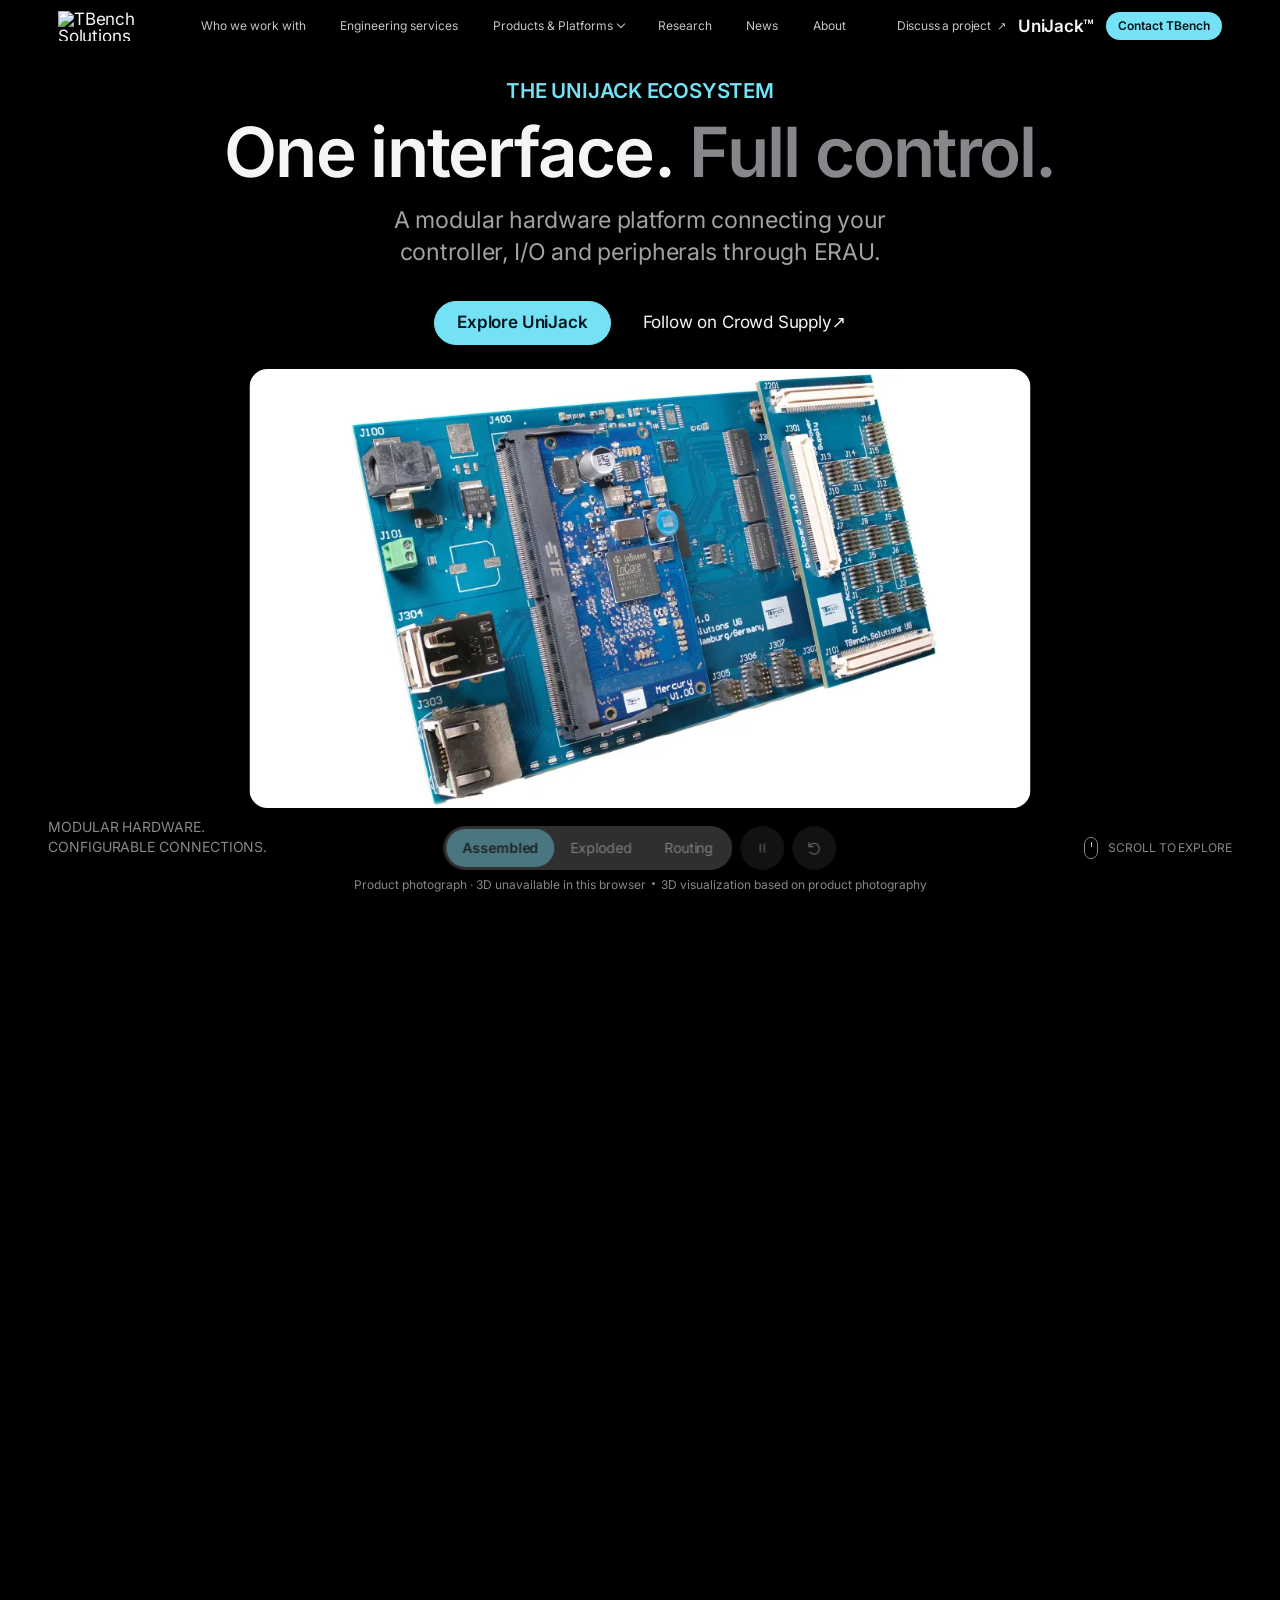
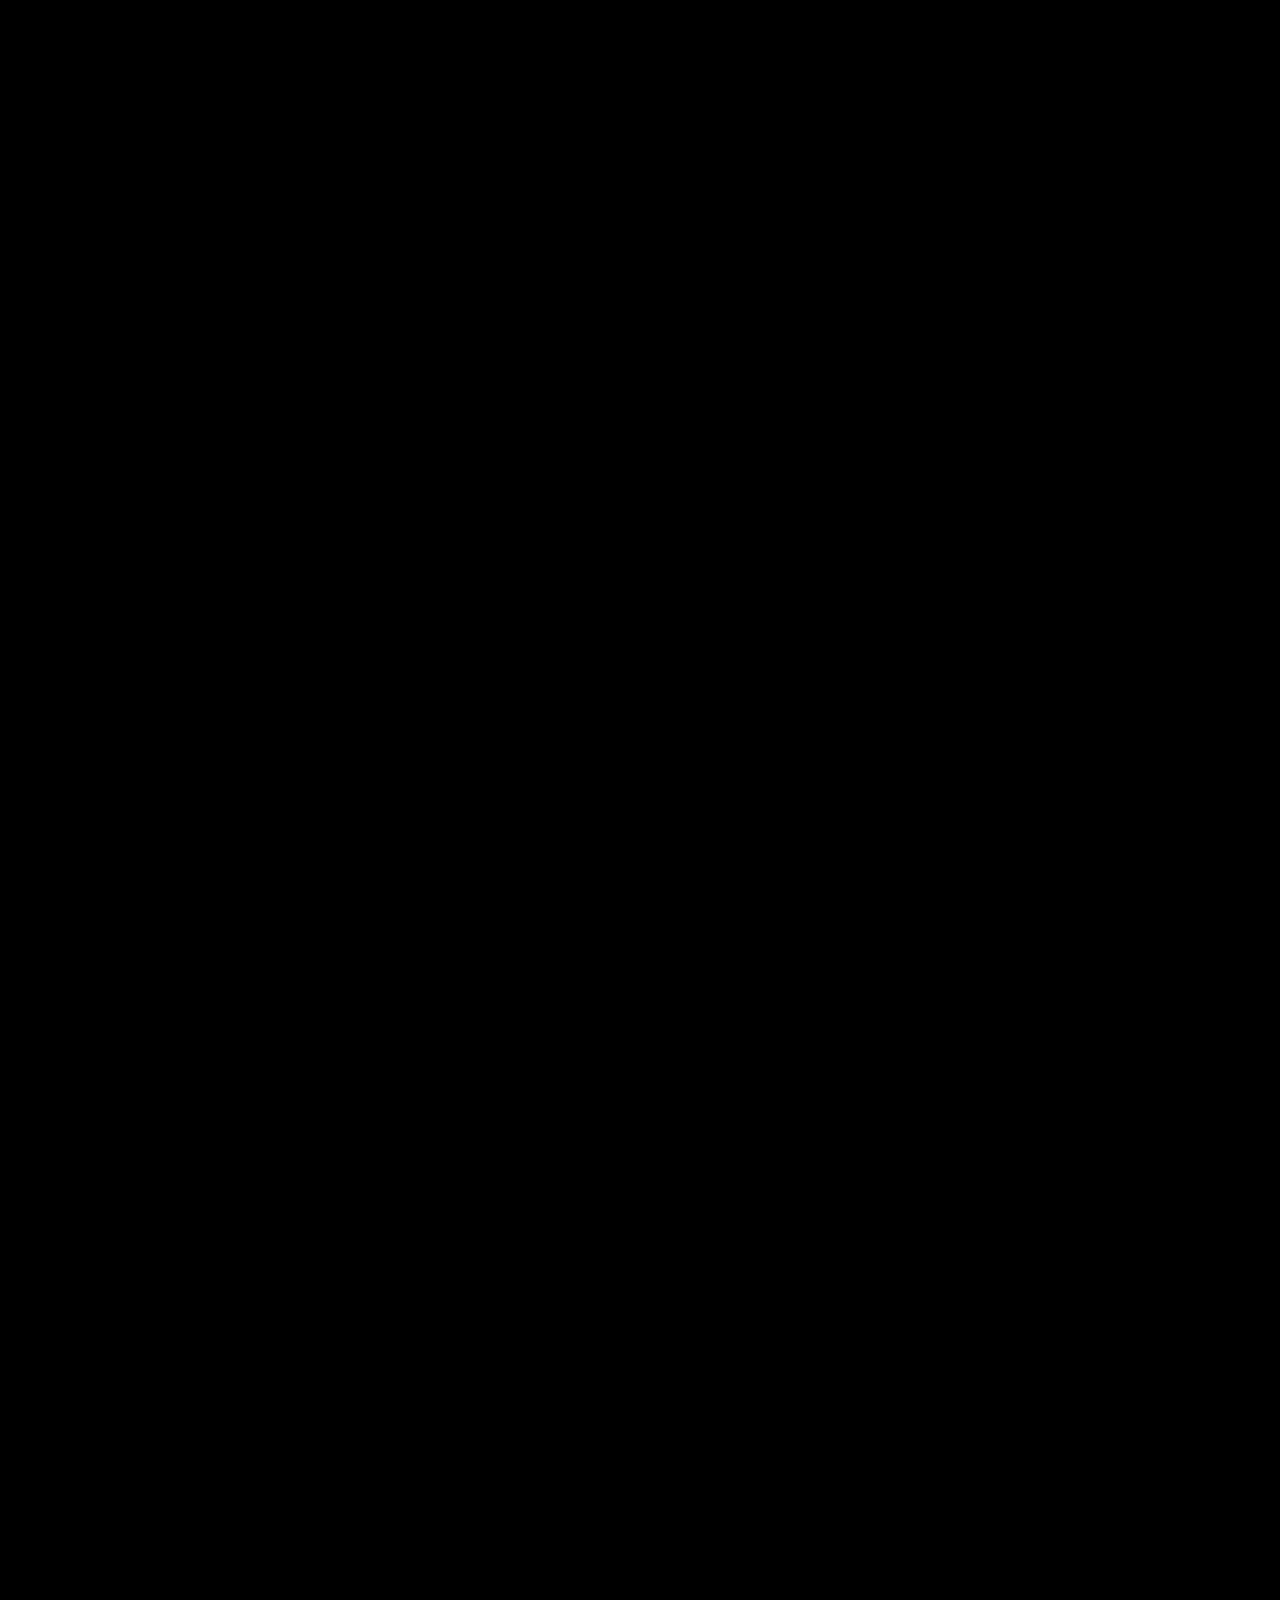
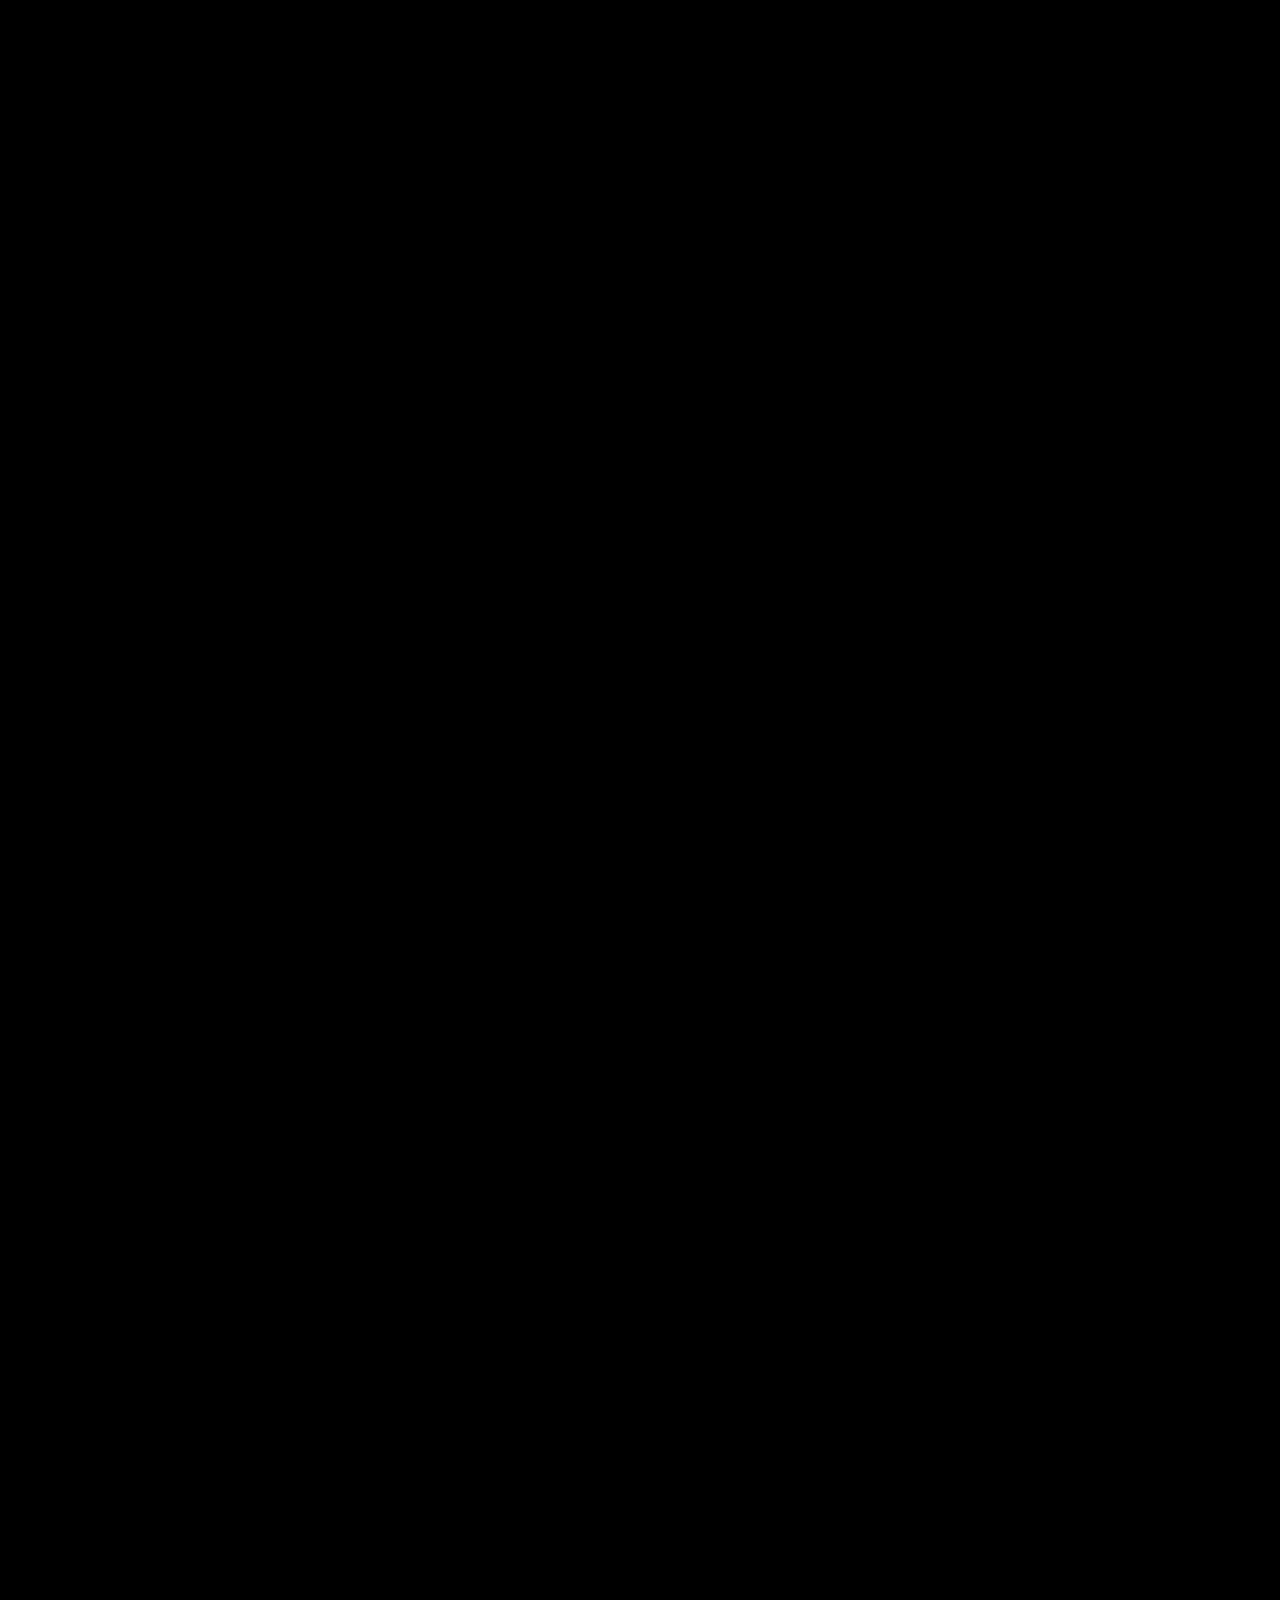
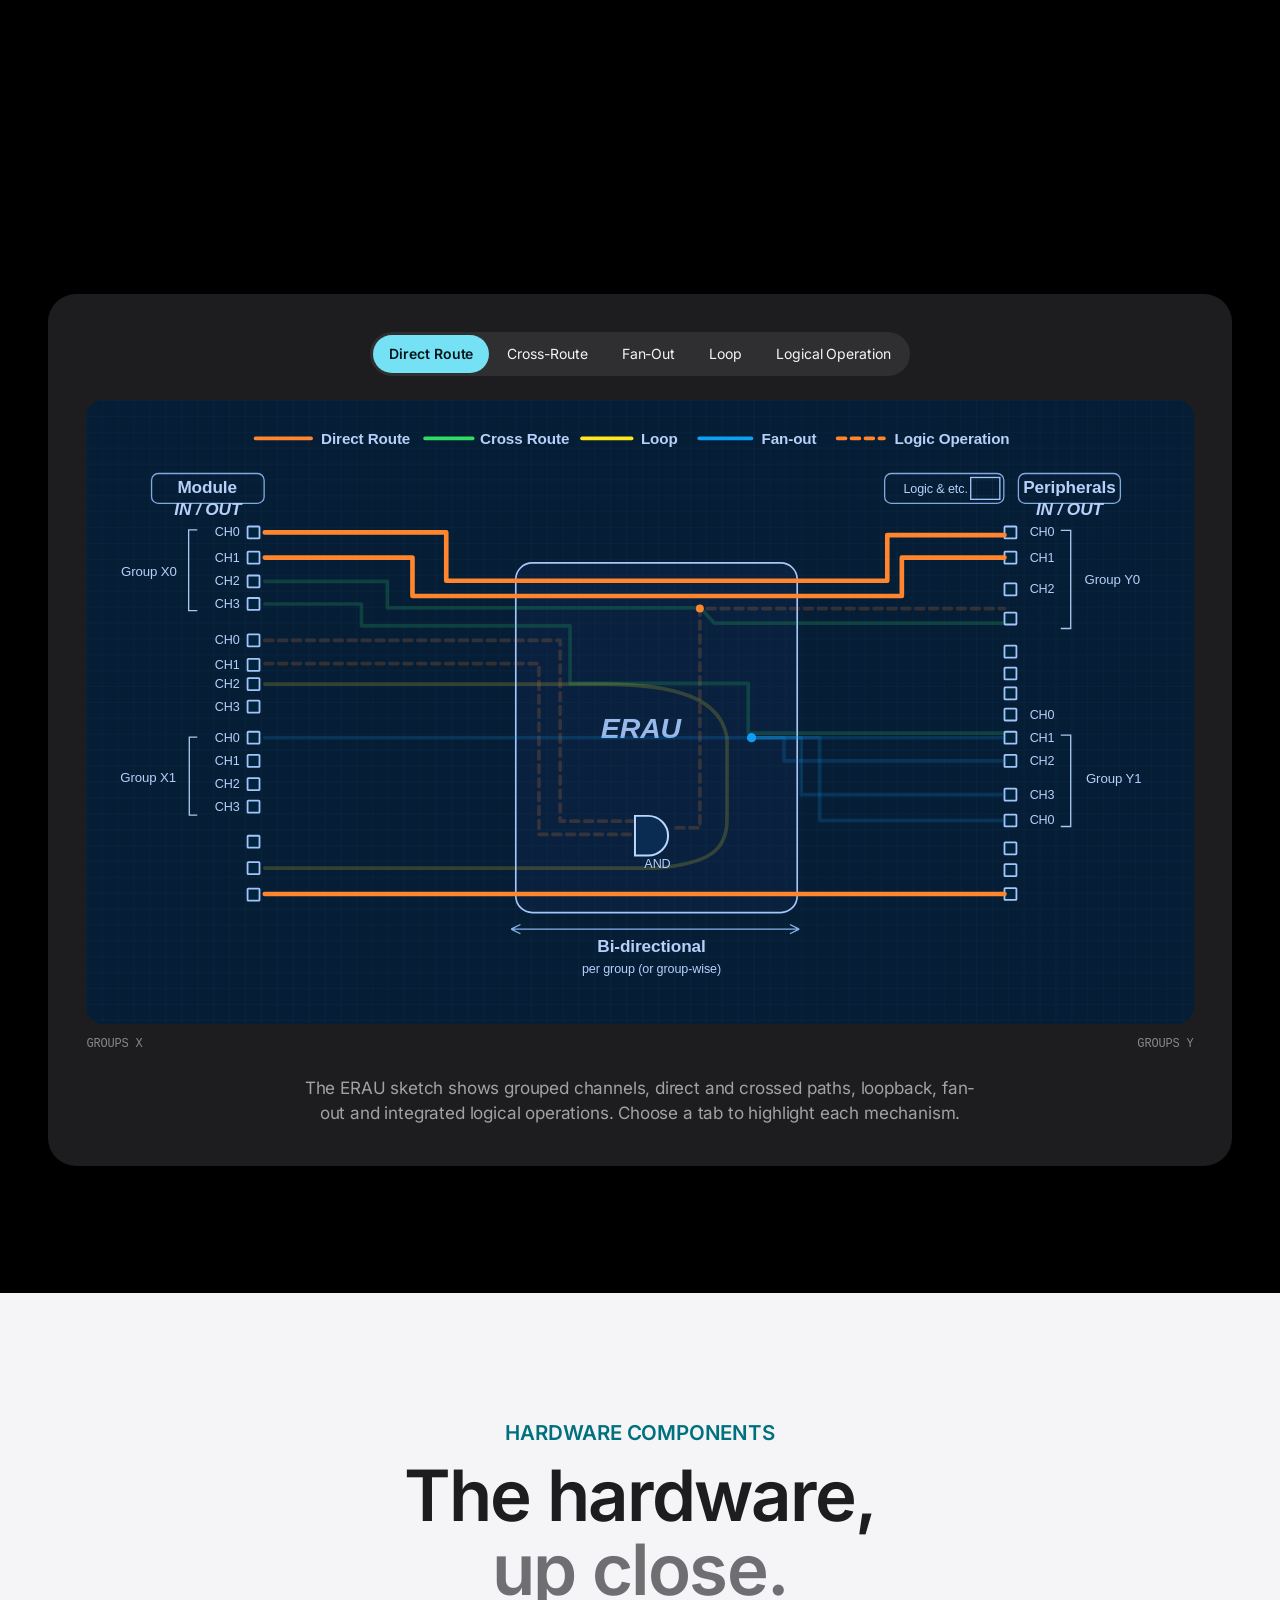
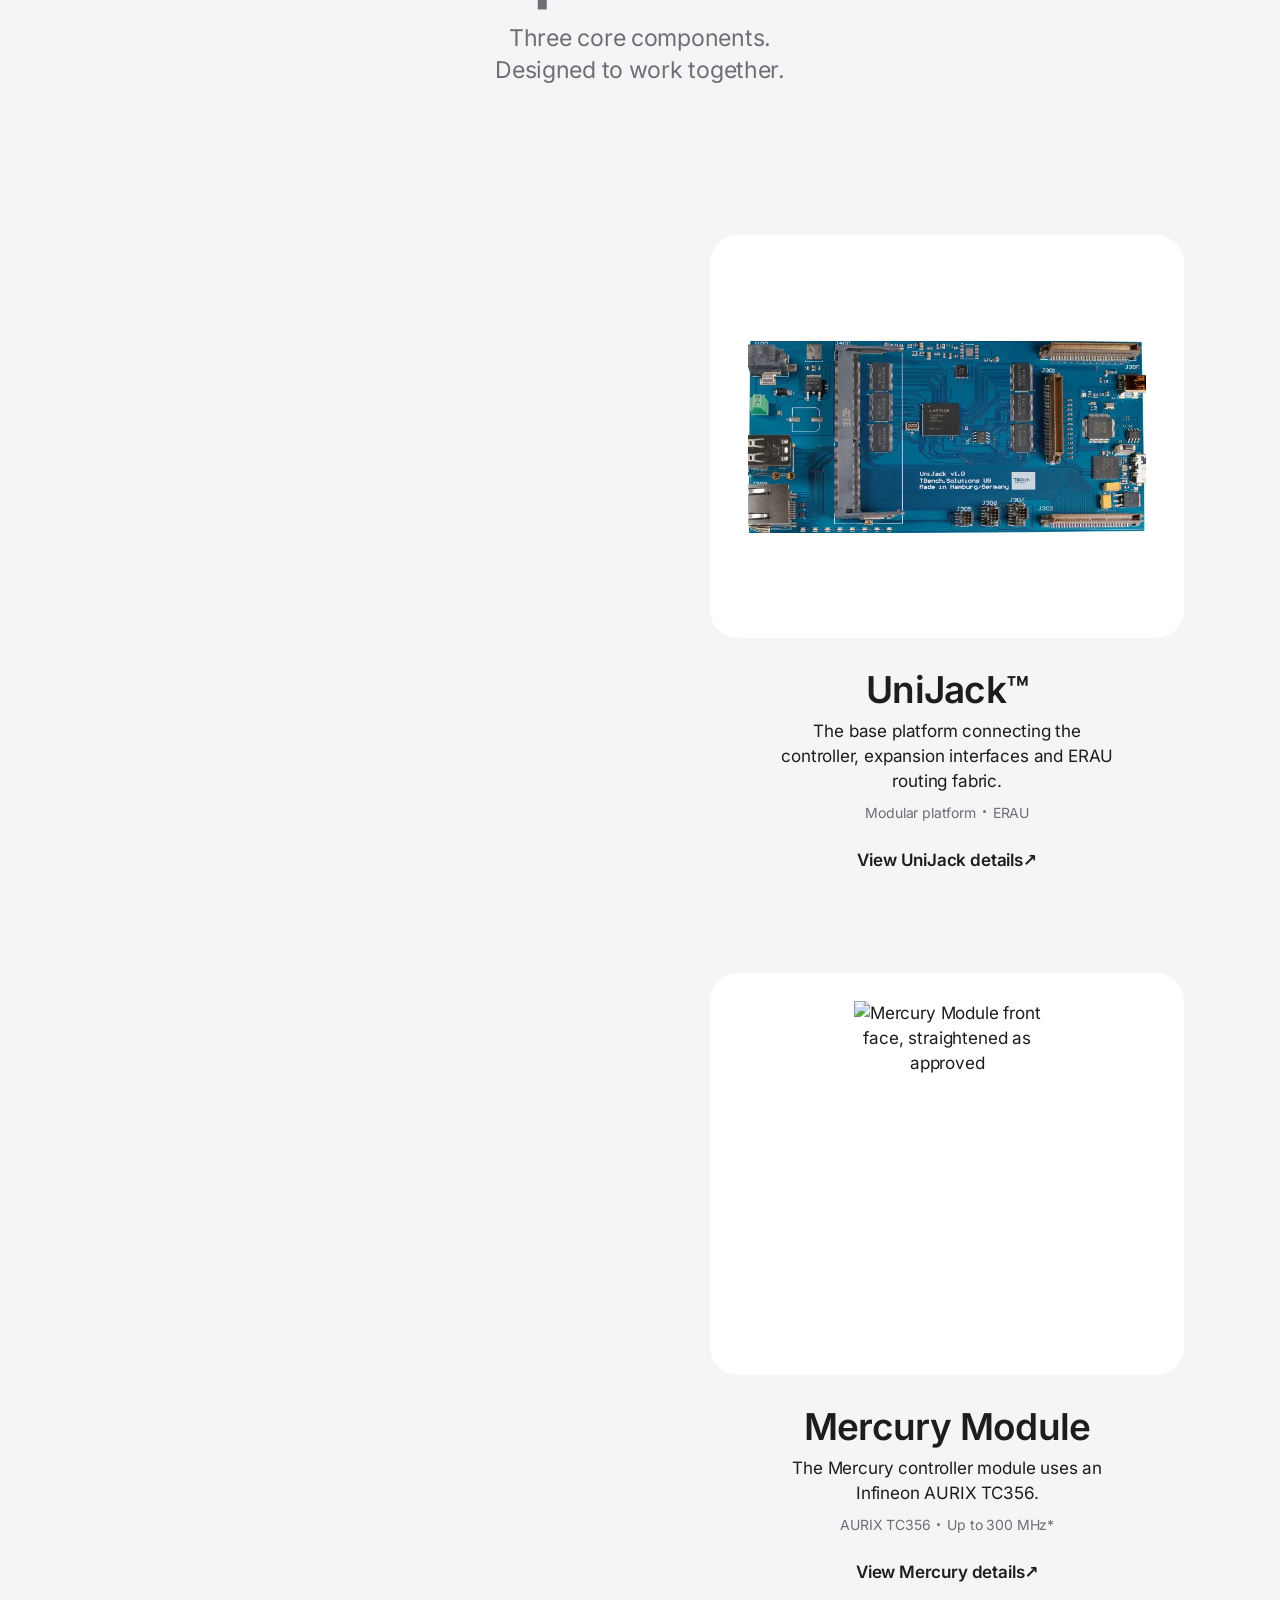
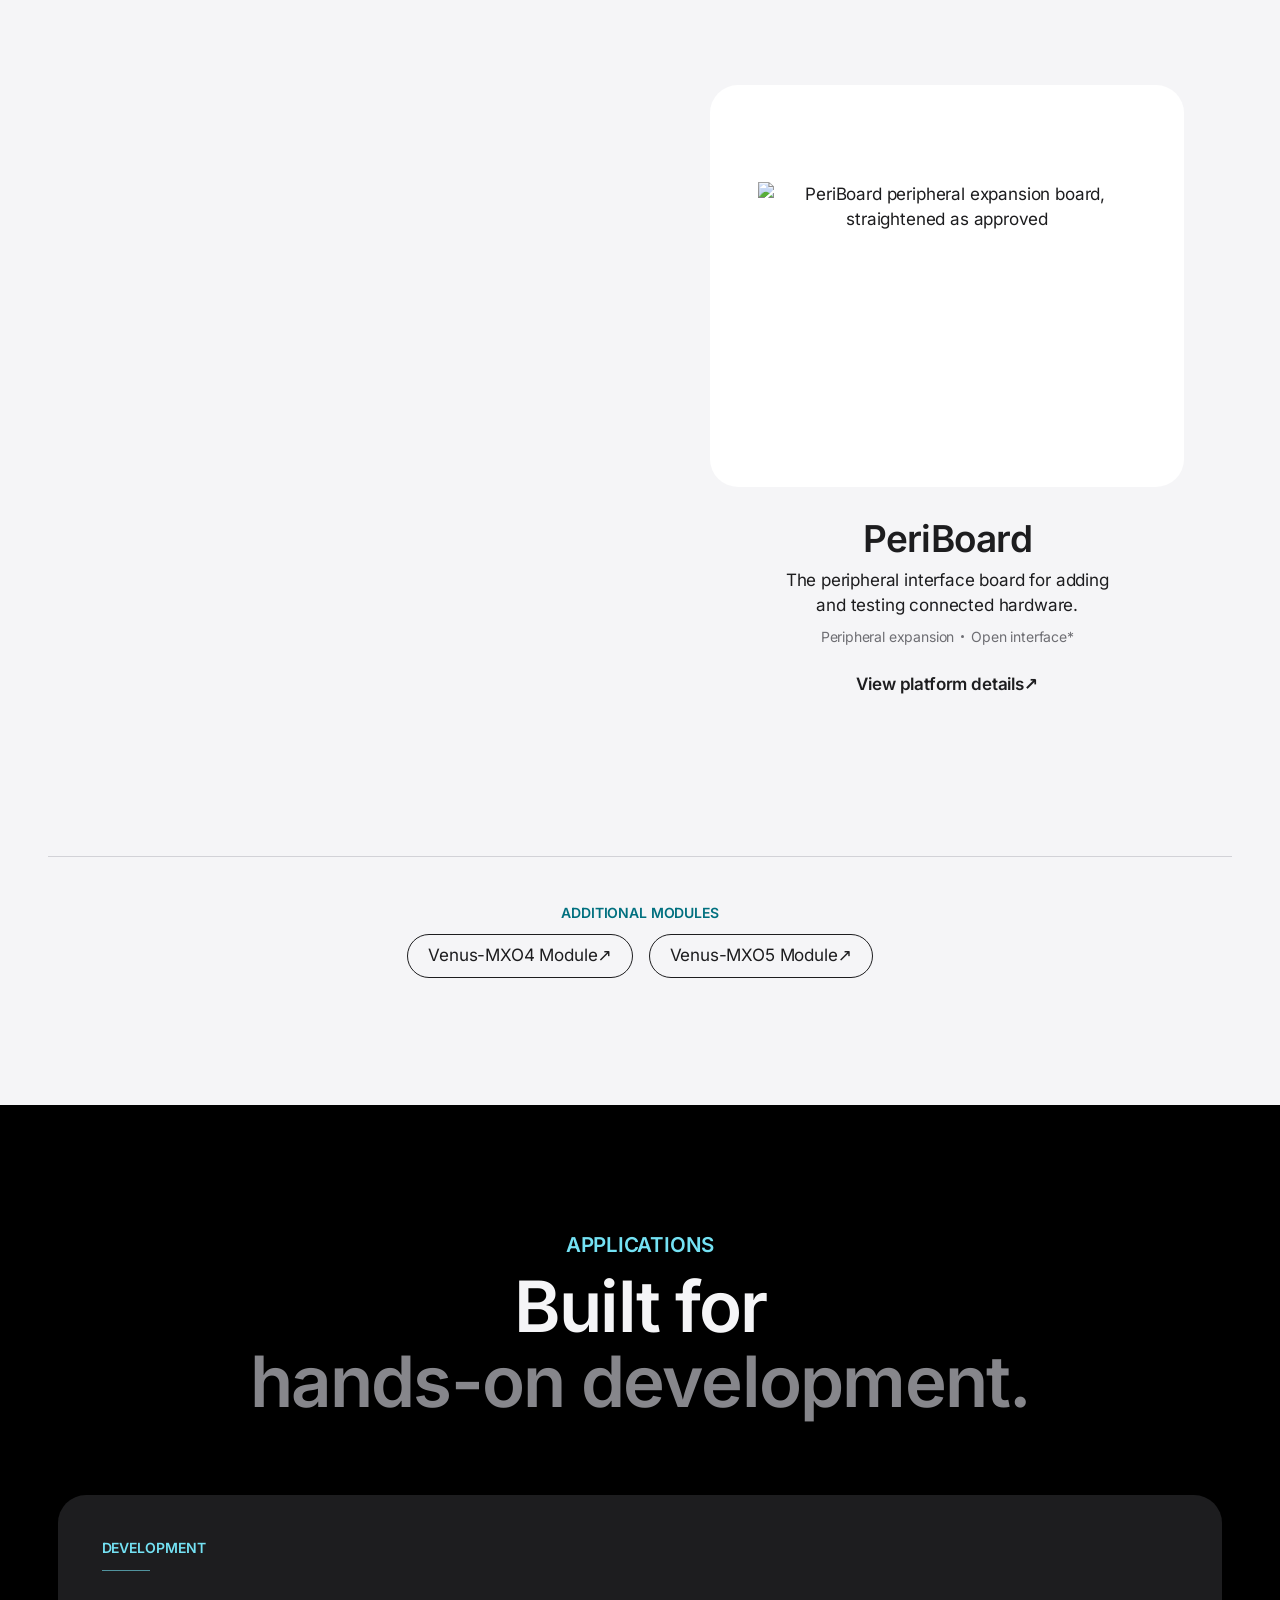
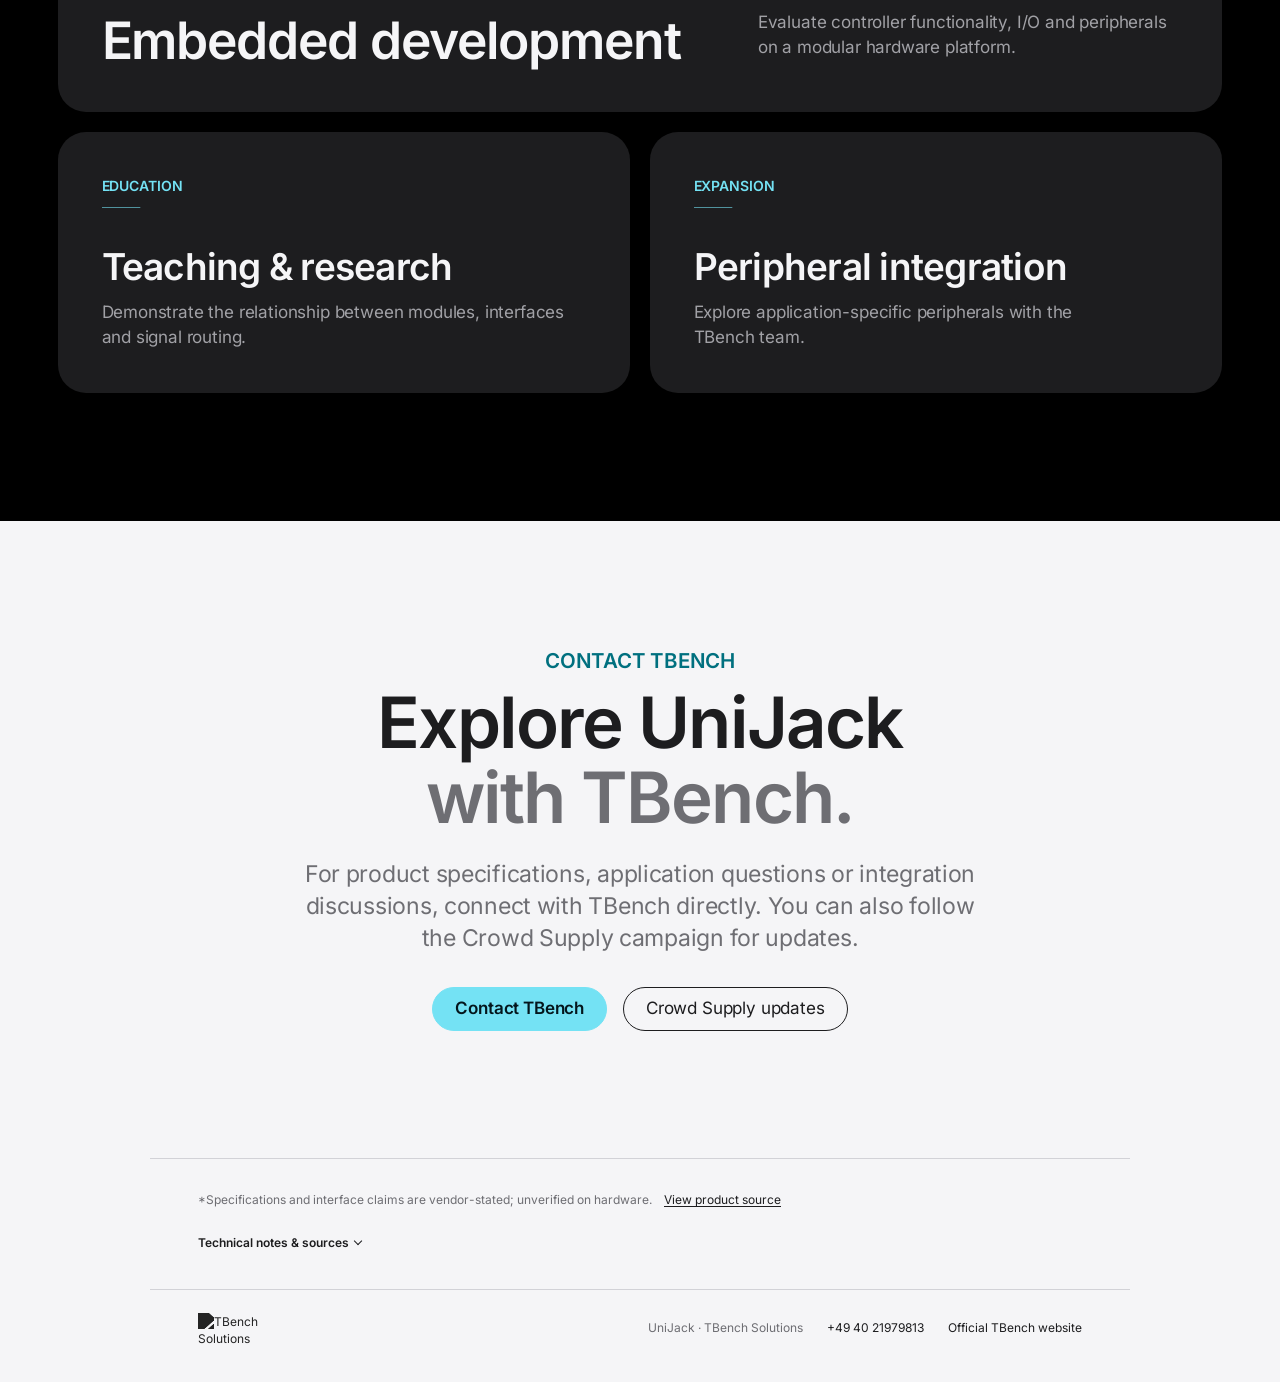
==== index.html @ c538a20d "Home carousel: narrow centred text card with steady height - Card max width 820px, all text and the " ====
<!doctype html>
<html lang="en">
<head>
<meta charset="utf-8"><meta name="viewport" content="width=device-width, initial-scale=1">
<title>UniJack | Modular Embedded Hardware — TBench Solutions</title>
<meta name="description" content="Explore the UniJack modular platform, Mercury controller, PeriBoard expansion and ERAU routing fabric from TBench Solutions.">
<meta name="theme-color" content="#000000">
<meta property="og:type" content="website">
<meta property="og:title" content="UniJack | Modular Embedded Hardware — TBench Solutions">
<meta property="og:description" content="The UniJack platform, Mercury controller, PeriBoard and ERAU signal routing.">
<meta property="og:image" content="https://britneylinda14-stack.github.io/tbench-unijack-copy/assets/gallery-1.jpg">
<link rel="icon" type="image/svg+xml" href="data:image/svg+xml,%3Csvg xmlns='http://www.w3.org/2000/svg' viewBox='0 0 32 32'%3E%3Crect width='32' height='32' rx='7' fill='%23080b10'/%3E%3Cpath d='M8 7v12a8 8 0 0016 0V7h-4v12a4 4 0 01-8 0V7z' fill='%2374e2f4'/%3E%3C/svg%3E">
<link rel="stylesheet" href="./tokens.css?v=apple-9">
<link rel="stylesheet" href="./tbench/shared-nav.css?v=apple-9">
<link rel="stylesheet" href="./style.css?v=apple-9">
<script>
// Decide the layout before first paint: the pinned scroll story needs WebGL
// (with reduced motion it steps between stops); otherwise the static layout.
(function(d){var m=window.matchMedia,r=m&&m('(prefers-reduced-motion: reduce)').matches,c=navigator.connection,s=c&&c.saveData;
d.dataset.saveData=s?'on':'off';d.dataset.motion=r?'reduced':'full';d.dataset.story=!s&&!!window.WebGLRenderingContext?'on':'off';})(document.documentElement);
</script>
<!-- The page's own modules are versioned here, so a browser never runs a stale cached copy after an update. -->
<script type="importmap">{"imports":{"three":"./vendor/three.module.min.js","three/addons/":"./vendor/","./story.js":"./story.js?v=apple-9","./motion.js":"./motion.js?v=apple-9","./story-scene.js":"./story-scene.js?v=apple-9","./detailed-model.js":"./detailed-model.js?v=apple-9","./material-finish.js":"./material-finish.js?v=apple-9","./dimensions.js":"./dimensions.js?v=apple-9"}}</script>
<link rel="modulepreload" href="./app.js?v=apple-9">
<link rel="modulepreload" href="./story.js?v=apple-9">
<link rel="modulepreload" href="./motion.js?v=apple-9">
<script>
// Start three.js, the scene modules and the tiny texture previews with the page
// (not after it), unless the visitor has Save-Data on.
(function(d){if(d.documentElement.dataset.saveData==='on')return;var h=d.head;
['./vendor/three.module.min.js','./vendor/three.core.min.js','./story-scene.js?v=apple-9','./detailed-model.js?v=apple-9','./material-finish.js?v=apple-9','./dimensions.js?v=apple-9','./vendor/RoundedBoxGeometry.js','./vendor/BufferGeometryUtils.js'].forEach(function(u){var l=d.createElement('link');l.rel='modulepreload';l.href=u;h.appendChild(l);});
['gallery-3','gallery-4','gallery-2'].forEach(function(n){var l=d.createElement('link');l.rel='preload';l.as='image';l.crossOrigin='anonymous';l.href='./assets/textures/'+n+'-tiny.webp';h.appendChild(l);});})(document);
</script>
<noscript><style>.scene-controls,.insertion-control,.part-tabs,.routing-switch{display:none}</style></noscript>
<script defer src="./tbench/shared-nav.js?v=apple-9"></script></head>
<body class="page-unijack">
<a class="skip-link" href="#main">Skip to content</a>
<header class="tb-header" id="tb-unified-header" data-menu-open="false"><div class="tb-header-inner">
<a class="tb-brand" href="./tbench/" aria-label="TBench Solutions — company homepage"><img src="./assets/tbench-official-logo.svg?v=20261109" alt="TBench Solutions" width="2048" height="659" decoding="async"></a>
<button class="tb-menu-button" id="tb-menu-toggle" type="button" aria-label="Open navigation" aria-expanded="false" aria-controls="tb-primary-menu"><i aria-hidden="true"></i><i aria-hidden="true"></i><i aria-hidden="true"></i></button>
<nav class="tb-navigation" id="tb-primary-menu" aria-label="Main navigation">
<a href="./tbench/#audiences">Who we work with</a><a href="./tbench/#expertise">Engineering services</a>
<div class="tb-nav-products"><button type="button" class="tb-product-toggle" id="tb-products-button" aria-expanded="false" aria-controls="tb-product-links" aria-haspopup="true">Products &amp; Platforms <span aria-hidden="true">⌄</span></button>
<div class="tb-product-list" id="tb-product-links" hidden>
<a href="./">UniJack Development Platform</a>
<a href="./tbench/products/mercury/">Mercury Module</a>
<a href="./tbench/products/periboard/">PeriBoard</a>
<a href="./tbench/products/venus-mxo4/">Venus-MXO4 Module</a>
<a href="./tbench/products/venus-mxo5/">Venus-MXO5 Module</a>
<a class="tb-product-external" href="https://www.tbenchsolutions.com/products/" target="_blank" rel="noopener">Official product information <span aria-hidden="true">↗</span></a>
</div></div>
<a href="./tbench/#company">About</a>
</nav><a class="tb-contact" href="mailto:info@tbench-solutions.com?subject=TBench%20project%20enquiry">Discuss a project <span aria-hidden="true">↗</span></a>
<nav class="local-nav" id="local-nav" aria-labelledby="local-nav-title"><div class="local-nav-inner">
<a class="local-nav-title" id="local-nav-title" href="#hero">UniJack™</a>
<a class="local-nav-cta" href="#contact">Contact TBench</a>
</div></nav>
</div></header>
<main id="main">
<section class="hero story-beat" id="hero">
<div class="hero-grid-lines" aria-hidden="true"></div>
<div class="hero-copy"><div class="eyebrow"><span class="mini-line"></span> THE UNIJACK ECOSYSTEM</div><h1>One interface.<br><span>Full control.</span></h1><p class="hero-description">A modular hardware platform connecting your controller, I/O and peripherals through ERAU.</p><div class="hero-actions"><a class="button primary" href="#platform">Explore UniJack</a><a class="text-link" href="https://www.crowdsupply.com/tbench-solutions/unijack-and-mercury-module" target="_blank" rel="noopener">Follow on Crowd Supply <span class="external-icon" aria-hidden="true">↗</span></a></div><div class="hero-micro"><span>UNIJACK / MERCURY / PERIBOARD</span><span>TBENCH SOLUTIONS</span></div></div>
<div class="product-stage" id="product-stage" role="group" aria-label="Illustrative 3D assembly of UniJack, Mercury Module and PeriBoard">
<img class="scene-fallback" src="./assets/gallery-1.jpg" srcset="./assets/responsive/gallery-1-1000.webp 1000w, ./assets/responsive/gallery-1-1800.webp 1800w" sizes="(max-width: 959px) 100vw, 62vw" loading="lazy" alt="UniJack assembly with Mercury Module and PeriBoard, photographed by TBench" width="3000" height="1688">
<div class="stage-heading"><span>UNIJACK™</span><span class="stage-angle">3D PRODUCT VIEW</span></div>
<div class="stage-callout" id="stage-callout"><span class="callout-line"></span><span id="callout-label">UniJack ecosystem<span>PLATFORM · CONTROLLER · PERIPHERALS</span></span></div>
<div class="stage-floor" aria-hidden="true"></div>
<div class="scene-controls"><div class="segmented" role="group" aria-label="Product view"><button data-view="assembled" aria-pressed="true">Assembled</button><button data-view="exploded" aria-pressed="false">Exploded</button><button data-view="routing" aria-pressed="false">Routing</button></div><button class="icon-button" id="pause-motion" aria-label="Pause animation" aria-pressed="false"><svg viewBox="0 0 24 24" aria-hidden="true"><path d="M9 6v12M15 6v12"/></svg></button><button class="icon-button" id="reset-scene" aria-label="Reset camera"><svg viewBox="0 0 24 24" aria-hidden="true"><path d="M4 10a8 8 0 111 8M4 4v6h6"/></svg></button></div>
<div class="scene-footnote"><span id="scene-hint">Drag to rotate · scroll to zoom</span><span>3D visualization based on product photography</span></div>
</div>
<div class="hero-bottom"><span>MODULAR HARDWARE. CONFIGURABLE CONNECTIONS.</span><a href="#platform" aria-label="Scroll to platform"><span class="scroll-mark" aria-hidden="true"></span> SCROLL TO EXPLORE</a></div>
</section>
<div class="story-beat beat-proof"><div class="proof-strip story-text"><span>UniJack base platform</span><span>Mercury controller</span><span>PeriBoard expansion</span><span>ERAU signal routing</span></div></div>
<section class="section intro story-beat" id="platform"><div class="story-text"><div class="eyebrow">THE UNIJACK PLATFORM</div><div class="intro-grid"><h2>One platform.<br><span>Multiple configurations.</span></h2><p>UniJack brings the controller module and peripheral interface together on a modular base. See how the hardware fits, connects and routes signals.</p></div></div></section>
<section class="assembly-section story-beat" aria-label="Explore the product assembly">
<div class="assembly-wrapper">
<div class="assembly-stage product-stage" id="assembly-stage" role="group" aria-label="Interactive product assembly"><img class="scene-fallback" src="./assets/gallery-2.jpg" srcset="./assets/responsive/gallery-2-1000.webp 1000w, ./assets/responsive/gallery-2-1800.webp 1800w" sizes="(max-width: 959px) 100vw, 60vw" loading="lazy" alt="Top-down photograph of the full UniJack assembly" width="3000" height="1688"><div class="assembly-stage-meta"><span>UNIJACK / MERCURY / PERIBOARD</span><span>PRODUCT EXPLORER</span></div><div class="detail-views" role="group" aria-label="Inspect model details"><button data-inspect="ports" aria-pressed="false">Ports</button><button data-inspect="chips" aria-pressed="false">Chip detail</button><button data-inspect="underside" aria-pressed="false">Mercury underside</button></div><div class="assembly-note">Photo-based 3D model · drag to inspect</div></div>
<div class="assembly-copy"><span class="eyebrow">MODULAR ASSEMBLY</span><div class="part-tabs" role="group" aria-label="Select a product"><button data-part="all" aria-pressed="true">System</button><button data-part="base" aria-pressed="false">UniJack</button><button data-part="mercury" aria-pressed="false">Mercury</button><button data-part="peri" aria-pressed="false">PeriBoard</button></div><div class="part-text" aria-live="polite"><span class="part-number" id="part-number">01—03</span><h3 id="part-title">A connected hardware platform.</h3><p id="part-description">UniJack, Mercury and PeriBoard form the modular assembly. Select a component to see where it fits.</p></div><div class="insertion-control"><div><label for="insertion">Mercury insertion</label><output for="insertion" id="insertion-value">Connected</output></div><input type="range" id="insertion" min="0" max="100" value="100" aria-label="Mercury module insertion"><div class="range-labels"><span>Separate</span><span>Connected</span></div><button class="text-button" id="play-insertion" aria-describedby="loop-status">Pause assembly loop</button><span class="visually-hidden" id="loop-status" aria-live="polite">Automatic assembly loop playing.</span></div><p class="source-note">3D motion illustrates the assembly; refer to TBench hardware documentation for mechanical specifications.</p></div>
</div>
</section>
<section class="section routing-section" id="routing">
<div class="routing-copy"><div class="story-beat beat-routing"><div class="story-text"><div class="eyebrow">ERAU SIGNAL ROUTING</div><h2>A closer look at<br><span>signal routing.</span></h2><p>ERAU provides configurable signal paths between the controller module and peripherals. Select a mode to examine direct routing, cross-routing, looping, fan-out and logic operations.</p></div></div><div class="story-beat beat-stats"><div class="story-text"><div class="routing-stats"><div><strong>24</strong><span>configurable groups</span></div><div><strong><span class="stat-prefix">up to</span> 8</strong><span>channels per group</span></div></div><p class="source-note">Specifications published by TBench · <a href="https://www.crowdsupply.com/tbench-solutions/unijack-and-mercury-module" target="_blank" rel="noopener">Source: Crowd Supply</a></p></div></div></div>
<div class="routing-panel"><div class="routing-panel-top"><span>ERAU / SIGNAL EXPLORER</span><span>APPROVED DIAGRAM · INTERACTIVE</span></div>
<div class="routing-switch" role="group" aria-label="Select ERAU signal example"><button data-route="route" aria-pressed="true">Direct Route</button><button data-route="cross" aria-pressed="false">Cross-Route</button><button data-route="fanout" aria-pressed="false">Fan-Out</button><button data-route="loopback" aria-pressed="false">Loop</button><button data-route="logic" aria-pressed="false">Logical Operation</button></div>
<div class="logic-options" id="logic-options" hidden><label for="logic-gate">Logic gate</label><select id="logic-gate" aria-label="Choose logical operation"><option value="AND">AND</option><option value="NAND">NAND</option><option value="OR">OR</option><option value="NOR">NOR</option><option value="XOR">XOR</option><option value="NOT">NOT</option></select></div>
<div class="signal-diagram erau-system erau-sketch-layout" data-signal-mode="route" data-logic-gate="AND" role="group" aria-label="ERAU sketch-inspired diagram showing Groups X on the left and Groups Y on the right, with direct, cross, fan-out, loop and logic paths">
<div class="erau-legend" aria-label="Five routing mechanisms"><span class="legend-direct"><i></i>Direct Route</span><span class="legend-cross"><i></i>Cross-Route</span><span class="legend-loop"><i></i>Loop</span><span class="legend-fanout"><i></i>Fan-Out</span><span class="legend-logic"><i></i>Logic Operation</span></div>
<div class="erau-sketch-caption">MODULE <span>INPUT / OUTPUT</span><strong>ERAU</strong><span>INPUT / OUTPUT</span> PERIPHERALS</div>
<p class="erau-mobile-hint">Swipe the diagram horizontally to inspect both channel groups and the full routing paths.</p><div class="approved-routing-window" tabindex="0" role="region" aria-label="Interactive approved routing schematic, scroll horizontally to inspect"><svg xmlns="http://www.w3.org/2000/svg" width="1672" height="941" viewBox="0 0 1672 941" class="approved-routing-graphic" role="img" aria-labelledby="erau-title erau-desc">
<title id="erau-title">ERAU signal-routing schematic based on Jens's annotated drawing</title>
<desc id="erau-desc">Illustration showing Group X0 and Group X1 on the module side, Group Y0 and Group Y1 on the peripheral side, direct routes in orange, cross-routes in green, loops in yellow, fan-out in blue, and logic operation as dashed orange lines through an AND gate inside the ERAU fabric.</desc>
<defs>
<pattern id="grid" width="24" height="24" patternUnits="userSpaceOnUse"><path d="M24 0H0V24" stroke="#16405a" stroke-width="0.8" fill="none" opacity=".58"/></pattern>
<marker id="arr-left" markerWidth="7" markerHeight="7" refX="2" refY="3.5" orient="auto"><path d="M7 0L0 3.5L7 7Z" fill="#2ddd66"/></marker>
</defs>
<style>
text{font-family:Arial,Helvetica,sans-serif;fill:#b6d0fa}.heading{font-size:26px;font-weight:600}.small{font-size:19px}.legend{font-size:23px;font-weight:600}.ch{font-size:19px}.region{font-size:20px}.terminal{stroke:#a3c5fa;fill:#00243d;stroke-width:2.7}.trace{fill:none;stroke-width:5.5;stroke-linecap:round;stroke-linejoin:round}.core{stroke:#a6c5fb;fill:rgba(17,44,80,.33);stroke-width:2.5}.coretxt{font-size:43px;font-weight:700;font-style:italic;fill:#99b9ed}.gate{stroke:#bad7ff;stroke-width:3;fill:#0a2c53}
</style>
<rect width="1672" height="941" fill="#061d36"/><rect width="1672" height="941" fill="url(#grid)"/>
<g class="legend">
<polyline points="256,58 340,58" class="trace" stroke="#ff852f" /><text x="355" y="66" fill="#ff852f">Direct Route</text>
<polyline points="512,58 584,58" class="trace" stroke="#30dc62" /><text x="595" y="66" fill="#30dc62">Cross Route</text>
<polyline points="749,58 824,58" class="trace" stroke="#ffe61d" /><text x="838" y="66" fill="#ffe61d">Loop</text>
<polyline points="926,58 1005,58" class="trace" stroke="#0d9ff4" /><text x="1020" y="66" fill="#0d9ff4">Fan-out</text>
<polyline points="1135,58 1205,58" class="trace" stroke="#ff842a" stroke-dasharray="12 9"/><text x="1221" y="66" fill="#ff842a">Logic Operation</text>
</g>
<rect x="99" y="111" width="170" height="45" rx="10" fill="none" stroke="#81a9e0" stroke-width="2"/>
<text x="183" y="141" class="heading" text-anchor="middle">Module</text>
<text x="184" y="174" class="heading" text-anchor="middle" font-style="italic">IN / OUT</text>
<rect x="1408" y="111" width="154" height="45" rx="10" fill="none" stroke="#81a9e0" stroke-width="2"/>
<text x="1485" y="141" class="heading" text-anchor="middle">Peripherals</text>
<text x="1485" y="174" class="heading" text-anchor="middle" font-style="italic">IN / OUT</text>
<rect x="1206" y="111" width="180" height="45" rx="10" fill="none" stroke="#81a9e0" stroke-width="2"/>
<text x="1283" y="140" class="small" text-anchor="middle">Logic &amp; etc.</text>
<rect x="1336" y="117" width="44" height="33" fill="url(#grid)" stroke="#a3c5fa" stroke-width="2"/>
<rect class="core" x="649" y="246" width="425" height="528" rx="25"/>
<text x="838" y="511" class="coretxt" text-anchor="middle">ERAU</text>
<g class="ch">
<text x="232" y="206" text-anchor="end">CH0</text><text x="232" y="244" text-anchor="end">CH1</text><text x="232" y="280" text-anchor="end">CH2</text><text x="232" y="314" text-anchor="end">CH3</text><text x="232" y="369" text-anchor="end">CH0</text><text x="232" y="406" text-anchor="end">CH1</text><text x="232" y="435" text-anchor="end">CH2</text><text x="232" y="469" text-anchor="end">CH3</text><text x="232" y="516" text-anchor="end">CH0</text><text x="232" y="551" text-anchor="end">CH1</text><text x="232" y="586" text-anchor="end">CH2</text><text x="232" y="620" text-anchor="end">CH3</text>
<text x="1425" y="206" >CH0</text><text x="1425" y="244" >CH1</text><text x="1425" y="292" >CH2</text>
<text x="1425" y="481" >CH0</text><text x="1425" y="516" >CH1</text><text x="1425" y="551" >CH2</text><text x="1425" y="602" >CH3</text><text x="1425" y="641" >CH0</text>
</g>
<g><rect x="244" y="191" width="18" height="18" rx="1" class="terminal"/><rect x="244" y="229" width="18" height="18" rx="1" class="terminal"/><rect x="244" y="265" width="18" height="18" rx="1" class="terminal"/><rect x="244" y="299" width="18" height="18" rx="1" class="terminal"/><rect x="244" y="354" width="18" height="18" rx="1" class="terminal"/><rect x="244" y="391" width="18" height="18" rx="1" class="terminal"/><rect x="244" y="420" width="18" height="18" rx="1" class="terminal"/><rect x="244" y="454" width="18" height="18" rx="1" class="terminal"/><rect x="244" y="501" width="18" height="18" rx="1" class="terminal"/><rect x="244" y="536" width="18" height="18" rx="1" class="terminal"/><rect x="244" y="571" width="18" height="18" rx="1" class="terminal"/><rect x="244" y="605" width="18" height="18" rx="1" class="terminal"/><rect x="244" y="658" width="18" height="18" rx="1" class="terminal"/><rect x="244" y="698" width="18" height="18" rx="1" class="terminal"/><rect x="244" y="738" width="18" height="18" rx="1" class="terminal"/><rect x="1387" y="191" width="18" height="18" rx="1" class="terminal"/><rect x="1387" y="229" width="18" height="18" rx="1" class="terminal"/><rect x="1387" y="277" width="18" height="18" rx="1" class="terminal"/><rect x="1387" y="321" width="18" height="18" rx="1" class="terminal"/><rect x="1387" y="371" width="18" height="18" rx="1" class="terminal"/><rect x="1387" y="404" width="18" height="18" rx="1" class="terminal"/><rect x="1387" y="434" width="18" height="18" rx="1" class="terminal"/><rect x="1387" y="466" width="18" height="18" rx="1" class="terminal"/><rect x="1387" y="501" width="18" height="18" rx="1" class="terminal"/><rect x="1387" y="536" width="18" height="18" rx="1" class="terminal"/><rect x="1387" y="587" width="18" height="18" rx="1" class="terminal"/><rect x="1387" y="626" width="18" height="18" rx="1" class="terminal"/><rect x="1387" y="668" width="18" height="18" rx="1" class="terminal"/><rect x="1387" y="701" width="18" height="18" rx="1" class="terminal"/><rect x="1387" y="737" width="18" height="18" rx="1" class="terminal"/></g>
<g class="region">
<path d="M168 196H155V318H168" fill="none" stroke="#a8c8ed" stroke-width="2"/>
<text x="137" y="266" text-anchor="end">Group X0</text>
<path d="M168 509H156V627H168" fill="none" stroke="#a8c8ed" stroke-width="2"/>
<text x="136" y="577" text-anchor="end">Group X1</text>
<path d="M1472 197H1487V345H1472" fill="none" stroke="#a8c8ed" stroke-width="2"/>
<text x="1508" y="278" >Group Y0</text>
<path d="M1472 506H1487V644H1472" fill="none" stroke="#a8c8ed" stroke-width="2"/>
<text x="1510" y="578" >Group Y1</text>
</g>
<g>
<polyline points="270,200 544,200 544,273 1210,273 1210,204 1387,204" class="trace approved-path path-route" stroke="#ff862f" />
<polyline points="270,238 493,238 493,296 1232,296 1232,238 1387,238" class="trace approved-path path-route" stroke="#ff862f" />
<polyline points="270,746 1387,746" class="trace approved-path path-route" stroke="#ff862f" />
<polyline points="270,274 455,274 455,314 928,314 949,337 1387,337" class="trace approved-path path-cross" stroke="#2fdc64" />
<polyline points="270,308 416,308 416,341 731,341 731,428 1000,428 1000,503 1387,503" class="trace approved-path path-cross" stroke="#2fdc64" />

<path d="M270 429 H780 C890 429 958 450 968 510 L968 633 C968 679 943 700 860 707 H270" class="trace approved-path path-loopback" stroke="#ffe11d" fill="none" stroke-linecap="round" stroke-linejoin="round" />

<polyline points="270,510 1005,510" class="trace approved-path path-fanout" stroke="#129cf4" />
<polyline points="1005,510 1387,510" class="trace approved-path path-fanout" stroke="#129cf4" />
<polyline points="1005,510 1054,510 1054,545 1387,545" class="trace approved-path path-fanout" stroke="#129cf4" />
<polyline points="1005,510 1080,510 1080,596 1387,596" class="trace approved-path path-fanout" stroke="#129cf4" />
<polyline points="1005,510 1108,510 1108,635 1387,635" class="trace approved-path path-fanout" stroke="#129cf4" />



<polyline points="270,363 716,363 716,636 829,636" class="trace approved-path path-logic" stroke="#ff862f" stroke-dasharray="12 9"/>
<polyline points="270,398 684,398 684,656 829,656" class="trace approved-path path-logic" stroke="#ff862f" stroke-dasharray="12 9"/>
<polyline points="891,646 927,646 927,315 1387,315" class="trace approved-path path-logic" stroke="#ff862f" stroke-dasharray="12 9"/>
</g>
<circle cx="1005" cy="510" r="7" fill="#129cf4"/>

<circle cx="927" cy="315" r="6" fill="#ff862f"/>
<g id="logic-gate-symbol" transform="translate(574 553)"><path class="gate-shape" d="M255 75H275A30 30 0 0 1 275 135H255Z"/></g>
<text id="erau-gate-caption" x="863" y="706" class="small" text-anchor="middle">AND</text><text id="logic-expression" x="936" y="706" class="small" text-anchor="start"></text>
<path d="M642 799H1077M642 799l14 -7m-14 7 14 7M1077 799l-14 -7m14 7 -14 7" stroke="#86b3e9" stroke-width="2" fill="none"/>
<text x="854" y="834" class="heading" text-anchor="middle">Bi-directional</text>
<text x="854" y="865" class="small" text-anchor="middle">per group (or group-wise)</text>
</svg></div>
<div class="erau-diagram-footer"><span id="signal-input-direction">GROUPS X</span><span id="signal-output-direction">GROUPS Y</span></div></div>
<p id="routing-description" aria-live="polite">The ERAU sketch shows grouped channels, direct and crossed paths, loopback, fan-out and integrated logical operations. Choose a tab to highlight each mechanism.</p><div class="routing-disclaimer">Illustrative paths from Jens’s template · bi-directional per group · not measured timing</div></div>
</section>
<section class="section products-section tb-section--product" id="products"><div class="section-topline"><div><span class="eyebrow">HARDWARE COMPONENTS</span><h2>The hardware,<br><span>up close.</span></h2></div><p>Three core components.<br>Designed to work together.</p></div><div class="product-cards"><article class="product-card"><div class="photo-window photo-base"><img src="./assets/products/unijack.jpg" srcset="./assets/responsive/unijack-720.webp 720w, ./assets/responsive/unijack-1200.webp 1200w" sizes="(max-width: 959px) 100vw, 34vw" alt="Bare UniJack development platform from the campaign gallery" loading="lazy" width="3000" height="1688"><span class="photo-index">01 / PLATFORM</span></div><div class="product-card-body"><h3>UniJack™</h3><p>The base platform connecting the controller, expansion interfaces and ERAU routing fabric.</p><div class="product-tags"><span>Modular platform</span><span>ERAU</span></div><a href="https://www.tbenchsolutions.com/products/unijack/" target="_blank" rel="noopener" class="card-link">View UniJack details <span aria-hidden="true">↗</span></a></div></article><article class="product-card"><div class="photo-window photo-mercury"><img src="./assets/products/mercury-straight-approved.avif" alt="Mercury Module front face, straightened as approved" loading="lazy" width="138" height="256"><span class="photo-index">02 / CONTROLLER</span></div><div class="product-card-body"><h3>Mercury Module</h3><p>The Mercury controller module uses an Infineon AURIX TC356.</p><div class="product-tags"><span>AURIX TC356</span><span>Up to 300 MHz*</span></div><a href="./tbench/products/mercury/" class="card-link">View Mercury details <span aria-hidden="true">↗</span></a></div></article><article class="product-card"><div class="photo-window photo-peri"><img src="./assets/products/periboard-straight-approved.avif" alt="PeriBoard peripheral expansion board, straightened as approved" loading="lazy" width="346" height="190"><span class="photo-index">03 / EXPANSION</span></div><div class="product-card-body"><h3>PeriBoard</h3><p>The peripheral interface board for adding and testing connected hardware.</p><div class="product-tags"><span>Peripheral expansion</span><span>Open interface*</span></div><a href="./tbench/products/periboard/" class="card-link">View platform details <span aria-hidden="true">↗</span></a></div></article></div><div class="venus-family"><span class="eyebrow">ADDITIONAL MODULES</span><a href="./tbench/products/venus-mxo4/">Venus-MXO4 Module <span aria-hidden="true">↗</span></a><a href="./tbench/products/venus-mxo5/">Venus-MXO5 Module <span aria-hidden="true">↗</span></a></div></section>
<section class="applications-section" id="applications"><div class="section applications-inner"><div class="eyebrow">APPLICATIONS</div><h2>Built for<br><span>hands-on development.</span></h2><div class="application-grid"><div><span class="application-number">DEVELOPMENT</span><h3>Embedded development</h3><p>Evaluate controller functionality, I/O and peripherals on a modular hardware platform.</p></div><div><span class="application-number">EDUCATION</span><h3>Teaching &amp; research</h3><p>Demonstrate the relationship between modules, interfaces and signal routing.</p></div><div><span class="application-number">EXPANSION</span><h3>Peripheral integration</h3><p>Explore application-specific peripherals with the TBench team.</p></div></div></div></section>
<section class="section contact-section" id="contact"><div class="eyebrow">CONTACT TBENCH</div><div class="contact-grid"><h2>Explore UniJack<br><span>with TBench.</span></h2><div><p>For product specifications, application questions or integration discussions, connect with TBench directly. You can also follow the Crowd Supply campaign for updates.</p><div class="contact-actions"><a class="button primary" href="https://www.tbenchsolutions.com/products/unijack/" target="_blank" rel="noopener">Contact TBench</a><a class="button" href="https://www.crowdsupply.com/tbench-solutions/unijack-and-mercury-module" target="_blank" rel="noopener">Crowd Supply updates</a></div></div></div></section>
<section class="footnotes"><div class="footnotes-inner"><div class="product-evidence"><span>*Specifications and interface claims are vendor-stated; unverified on hardware.</span><a href="https://www.crowdsupply.com/tbench-solutions/unijack-and-mercury-module" target="_blank" rel="noopener">View product source</a></div><details class="evidence-details"><summary>Technical notes &amp; sources</summary><div><p>Product descriptions and specifications are published by TBench on its <a href="https://www.tbenchsolutions.com/products/unijack/" target="_blank" rel="noopener">UniJack product page</a> and <a href="https://www.crowdsupply.com/tbench-solutions/unijack-and-mercury-module" target="_blank" rel="noopener">Crowd Supply campaign</a>. They remain vendor-stated, with no independent hardware validation supplied for this website.</p><p>The 3D views use the detailed photo-based reconstruction, with raised chips, open connector shells, contact pins and board materials informed by the campaign photographs. Module and connector proportions use reference dimensions; board outlines, component heights, housing lengths and placement remain estimates. The fitted connector part numbers are unconfirmed. This is an illustrative model, not measured CAD. Signal animations explain a concept; their paths, speeds and colors do not represent hardware measurements. No product certification or timing guarantee is claimed.</p><p>Photography credited to TBench Solutions / Crowd Supply. Product images and diagrams are provided for information; confirm specifications and availability with TBench.</p></div></details></div></section>
</main>
<footer class="footer"><a class="brand" href="#" aria-label="TBench Solutions home"><img class="brand-logo" src="./assets/tbench-official-logo.svg?v=20261109" alt="TBench Solutions" width="2048" height="659" decoding="async"></a><span>UniJack · TBench Solutions</span><a href="tel:+494021979813">+49 40 21979813</a><a href="https://www.tbenchsolutions.com/" target="_blank" rel="noopener">Official TBench website</a></footer>
<script type="module" src="./app.js?v=apple-9"></script>
</body></html>
---- tokens.css ----
/* TBench / UniJack shared foundations — used by the UniJack page and every
   /tbench/ page. Product-page system: black and light grey bands, system type,
   cyan kept as the single signal colour (active states, traces, focus). */

/* Inter is the fallback for devices without the Apple system font.
   Only the two weights the system uses ship (OFL, see assets/fonts/Inter-OFL.txt). */
@font-face{font-family:'Inter';src:url('./assets/fonts/inter-latin-400-normal.woff2') format('woff2');font-weight:400;font-style:normal;font-display:swap;unicode-range:U+0000-00FF,U+0131,U+0152-0153,U+02BB-02BC,U+02C6,U+02DA,U+02DC,U+0304,U+0308,U+0329,U+2000-206F,U+20AC,U+2122,U+2191,U+2193,U+2212,U+2215,U+FEFF,U+FFFD}
@font-face{font-family:'Inter';src:url('./assets/fonts/inter-latin-600-normal.woff2') format('woff2');font-weight:600;font-style:normal;font-display:swap;unicode-range:U+0000-00FF,U+0131,U+0152-0153,U+02BB-02BC,U+02C6,U+02DA,U+02DC,U+0304,U+0308,U+0329,U+2000-206F,U+20AC,U+2122,U+2191,U+2193,U+2212,U+2215,U+FEFF,U+FFFD}

:root{
 color-scheme:dark;
 /* Dark bands */
 --c-black:#000;
 --c-tile:#1d1d1f;          /* tiles and panels on black */
 --c-tile-2:#2a2a2d;
 --c-on-dark:#f5f5f7;
 --c-on-dark-2:#a1a1a6;     /* body copy on black, 8.4:1 */
 --c-on-dark-3:#86868b;     /* quiet labels on black, 5.7:1 */
 --c-line-dark:rgba(255,255,255,.14);
 --c-line-dark-2:rgba(255,255,255,.24);
 /* Light bands */
 --c-light:#f5f5f7;
 --c-white:#fff;
 --c-on-light:#1d1d1f;
 --c-on-light-2:#6e6e73;    /* 4.7:1 on #f5f5f7, 5.1:1 on #fff */
 --c-line-light:#d2d2d7;
 /* Signal */
 --c-cyan:#74e2f4;          /* on black only */
 --c-cyan-2:#a9eefa;
 --c-cyan-ink:#04161c;
 --c-cyan-deep:#00707f;     /* cyan on light bands: text, focus, 5.4:1 on #f5f5f7 */
 --c-accent:var(--c-cyan);  /* UniJack's signature colour; light bands switch to --c-cyan-deep */

 /* Legacy names used by the /tbench/ stylesheets, mapped onto the new system. */
 --c-ground:var(--c-black);--c-ground-2:var(--c-black);--c-surface:var(--c-tile);--c-surface-2:var(--c-tile-2);--c-raised:var(--c-tile-2);
 --c-line:var(--c-line-dark);--c-line-2:var(--c-line-dark-2);
 --c-ink:var(--c-on-dark);--c-ink-2:var(--c-on-dark-2);--c-ink-3:var(--c-on-dark-3);
 --c-paper:var(--c-light);--c-paper-2:var(--c-white);--c-paper-line:var(--c-line-light);
 --c-paper-ink:var(--c-on-light);--c-paper-ink-2:var(--c-on-light-2);--c-paper-accent:var(--c-cyan-deep);
 --c-service:var(--c-black);--c-service-line:var(--c-line-dark);--c-service-ink:var(--c-on-dark);--c-service-ink-2:var(--c-on-dark-2);--c-service-accent:var(--c-on-dark);

 --font-sans:-apple-system,BlinkMacSystemFont,'Inter',system-ui,sans-serif;
 --font-mono:ui-monospace,'SF Mono',SFMono-Regular,Menlo,Consolas,monospace;

 /* Type scale: 390px → 1440px */
 --t-hero:clamp(3rem,1.2rem + 5.6vw,6rem);          /* 48 → 96 */
 --t-h2:clamp(2.5rem,1.3rem + 3.9vw,5rem);          /* 40 → 77 */
 --t-h3:clamp(1.75rem,1.35rem + 1.2vw,2.5rem);      /* 28 → 40 */
 --t-h4:clamp(1.3125rem,1.15rem + .5vw,1.75rem);    /* 21 → 28 */
 --t-stat:clamp(5.5rem,2rem + 9vw,10rem);           /* 88 → 160 */
 --t-eyebrow:clamp(1.0625rem,.92rem + .45vw,1.3125rem); /* 17 → 21 */
 --t-lead:clamp(1.1875rem,1rem + .55vw,1.5rem);     /* 19 → 24 */
 --t-body:1.0625rem;                                /* 17 */
 --t-small:.875rem;                                 /* 14 */
 --t-caption:.75rem;                                /* 12 */
 /* Older names */
 --text-xs:var(--t-caption);--text-sm:var(--t-small);--text-md:var(--t-body);--text-lg:var(--t-lead);
 --text-xl:var(--t-h4);--text-2xl:var(--t-h3);--text-3xl:var(--t-h2);--text-4xl:var(--t-hero);

 /* 8px grid */
 --s-1:4px;--s-2:8px;--s-3:12px;--s-4:16px;--s-5:24px;--s-6:32px;--s-7:48px;--s-8:64px;--s-9:96px;--s-10:140px;
 --section:clamp(88px,3.5rem + 5.6vw,140px);
 --gutter:clamp(16px,4vw,48px);
 --max:1260px;      /* compare rows, bento */
 --content:980px;   /* headlines, panels */
 --read:680px;      /* long text */
 --header:44px;     /* global header */
 --local:52px;      /* sticky local nav */
 --radius:12px;
 --radius-lg:18px;
 --radius-tile:28px;
 --pill:980px;

 --ease-out:cubic-bezier(.23,1,.32,1);
 --ease-in-out:cubic-bezier(.77,0,.175,1);
 --dur-1:140ms;--dur-2:200ms;--dur-3:260ms;
}
@media (max-width:833px){:root{--local:48px}}

/* Browser surfaces carry the palette too. */
::selection{background:rgba(116,226,244,.32);color:inherit}
html{scrollbar-color:#3a3a3d var(--c-black);accent-color:var(--c-cyan);caret-color:var(--c-cyan)}
:focus-visible{outline:2px solid var(--c-cyan);outline-offset:3px;border-radius:4px}
.on-light :focus-visible,:is([data-band=light],.band-light) :focus-visible{outline-color:var(--c-cyan-deep)}
---- tbench/shared-nav.css ----
/* Global navigation shared by the UniJack page and every TBench page.
   One seamless bar: logo left, links centred, one quiet action right.
   Transparent with a backdrop blur, no band and no rule; it takes the tone
   of the section beneath it (data-theme, set by shared-nav.js). On the
   UniJack page the product's local nav sits inside the same bar. */
.tb-header{box-sizing:border-box;position:sticky;top:0;z-index:1000;width:100%;height:var(--header,44px);background:rgba(0,0,0,.5);color:var(--c-on-dark,#f5f5f7);transition:background-color var(--dur-2,200ms) ease,color var(--dur-2,200ms) ease;font-family:var(--font-sans,system-ui,sans-serif);-webkit-backdrop-filter:saturate(1.8) blur(20px);backdrop-filter:saturate(1.8) blur(20px)}
/* The page's first band runs up behind the bar, so there is never a strip of page ground above it. */
.tb-header{margin-bottom:calc(-1 * var(--header,44px))}
body:not(.page-unijack) .tb-header~main>:first-child{border-top:var(--header,44px) solid transparent}
.page-unijack .tb-header{position:fixed;left:0}
.tb-header[data-theme=light]:not([data-menu-open=true]){background:rgba(245,245,247,.6);color:var(--c-on-light,#1d1d1f)}
.tb-header[data-theme=light]:not([data-menu-open=true]) :is(.tb-navigation>a,.tb-product-toggle,.tb-contact){color:var(--c-on-light,#1d1d1f)}
.tb-header[data-theme=light]:not([data-menu-open=true]) .tb-brand img{filter:brightness(0)}
.tb-header[data-theme=light] :is(button,a):focus-visible{outline-color:var(--c-cyan-deep,#00707f)}
.tb-header *{box-sizing:border-box}.tb-header a{text-decoration:none;color:inherit}.tb-header button{font:inherit;color:inherit;cursor:pointer}
.tb-header .tb-header-inner{position:relative;height:100%;max-width:1120px;margin:0 auto;padding:0 var(--gutter,22px);display:flex;align-items:center;justify-content:space-between;gap:clamp(12px,2vw,28px)}
.tb-header .tb-brand{display:inline-flex;align-items:center;flex:none;min-height:44px;line-height:1}
.tb-header .tb-brand img{display:block;width:92px;height:auto;max-width:100%;transition:filter var(--dur-2,200ms) ease}
.tb-header .tb-navigation{display:flex;flex:1 1 auto;align-items:center;justify-content:space-between;gap:clamp(10px,1.5vw,22px);min-width:0;margin-inline:auto;padding-inline:clamp(8px,2vw,32px)}
.tb-header .tb-navigation>a,.tb-header .tb-product-toggle{position:relative;display:inline-flex;align-items:center;gap:5px;min-height:44px;padding:0;background:none;border:0;color:var(--c-on-dark,#f5f5f7);opacity:.8;font-size:12px;font-weight:400;letter-spacing:0;white-space:nowrap;transition:opacity var(--dur-2,200ms) ease}
.tb-header .tb-navigation>a[aria-current=page],.tb-header .tb-product-toggle[aria-expanded=true]{opacity:1}
/* The ⌄ glyph stays in the markup for assistive tech parity; draw a chevron instead. */
.tb-header .tb-product-toggle span{display:inline-block;width:6px;height:6px;font-size:0;border-right:1.25px solid currentColor;border-bottom:1.25px solid currentColor;transform:translateY(-2px) rotate(45deg);transition:transform var(--dur-2,200ms) var(--ease-out,ease)}
.tb-header .tb-product-toggle[aria-expanded=true] span{transform:translateY(1px) rotate(225deg)}
.tb-header .tb-nav-products{position:relative;flex:none}
.tb-header .tb-product-list{position:absolute;left:50%;top:calc(100% + 6px);min-width:300px;max-width:calc(100vw - 32px);padding:8px;display:flex;flex-direction:column;background:rgba(29,29,31,.96);border:1px solid var(--c-line-dark,rgba(255,255,255,.14));border-radius:var(--radius-lg,18px);box-shadow:0 2px 6px rgba(0,0,0,.3),0 24px 56px rgba(0,0,0,.45);-webkit-backdrop-filter:blur(20px);backdrop-filter:blur(20px);transform:translateX(-50%);transform-origin:50% 0;animation:tb-pop var(--dur-2,200ms) var(--ease-out,ease)}
@keyframes tb-pop{from{opacity:0;transform:translateX(-50%) translateY(-4px) scale(.98)}}
.tb-header .tb-product-list[hidden]{display:none!important}
.tb-header .tb-product-list a{display:flex;align-items:center;justify-content:space-between;gap:8px;min-height:44px;padding:10px 14px;border-radius:var(--radius,12px);color:var(--c-on-dark,#f5f5f7);font-size:14px;font-weight:400;line-height:1.35;transition:background-color var(--dur-1,140ms) ease}
.tb-header .tb-product-list .tb-product-external{margin-top:4px;color:var(--c-on-dark-2,#a1a1a6)}
.tb-header .tb-contact{flex:none;display:inline-flex;align-items:center;gap:6px;min-height:44px;color:var(--c-on-dark,#f5f5f7);opacity:.8;font-size:12px;font-weight:400;white-space:nowrap;transition:opacity var(--dur-2,200ms) ease}
.tb-header .tb-contact span{font-size:11px}
.tb-header .tb-menu-button{display:none;flex:none;width:44px;height:44px;margin-right:-12px;flex-direction:column;align-items:center;justify-content:center;gap:6px;padding:14px 13px;border:0;background:none}
.tb-header .tb-menu-button i{display:block;width:100%;height:1.25px;background:currentColor;border-radius:2px;transition:transform var(--dur-2,200ms) var(--ease-out,ease),opacity var(--dur-1,140ms) ease}
.tb-header[data-menu-open=true] .tb-menu-button i:nth-child(1){transform:translateY(3.6px) rotate(45deg)}
.tb-header[data-menu-open=true] .tb-menu-button i:nth-child(2){opacity:0}
.tb-header[data-menu-open=true] .tb-menu-button i:nth-child(3){transform:translateY(-3.6px) rotate(-45deg)}
.tb-header .tb-menu-button i:nth-child(2){display:none}
.tb-header :is(button,a):focus-visible{outline:2px solid var(--c-cyan,#74e2f4);outline-offset:2px;border-radius:4px;opacity:1}
@media (hover:hover) and (pointer:fine){
 .tb-header .tb-navigation>a:hover,.tb-header .tb-product-toggle:hover,.tb-header .tb-contact:hover{opacity:1}
 .tb-header .tb-product-list a:hover{background:rgba(255,255,255,.07)}
}
/* Below 1068px the links move into a full-height sheet, as on most product sites. */
@media (max-width:1067px){
 .tb-header .tb-menu-button{display:flex}
 .tb-header .tb-contact{display:none}
 .tb-header .tb-navigation{display:none;position:fixed;z-index:1001;top:var(--header,44px);left:0;right:0;height:calc(100dvh - var(--header,44px));max-width:none;overflow-y:auto;flex-direction:column;align-items:stretch;justify-content:flex-start;gap:0;margin:0;padding:12px 32px 48px;background:var(--c-black,#000)}
 .tb-header[data-menu-open=true]{background:var(--c-black,#000)}
 .tb-header[data-menu-open=true] .tb-navigation{display:flex;animation:tb-sheet var(--dur-3,260ms) var(--ease-out,ease)}
 @keyframes tb-sheet{from{opacity:0;transform:translateY(-8px)}}
 .tb-header .tb-navigation>a,.tb-header .tb-product-toggle{width:100%;justify-content:space-between;min-height:48px;opacity:1;font-size:24px;font-weight:600;letter-spacing:-.015em;white-space:normal;text-align:left}
 .tb-header .tb-nav-products{width:100%}
 .tb-header .tb-product-toggle span{width:9px;height:9px}
 .tb-header .tb-product-list{position:static;min-width:0;max-width:none;margin:2px 0 10px;padding:0;background:none;border:0;border-radius:0;box-shadow:none;transform:none;-webkit-backdrop-filter:none;backdrop-filter:none;animation:none}
 .tb-header .tb-product-list a{padding:8px 0;min-height:40px;font-size:17px;color:var(--c-on-dark-2,#a1a1a6)}
}
@media (prefers-reduced-motion:reduce){.tb-header *{transition:none!important;animation:none!important}}
---- style.css ----
/* UniJack product page.
   Foundations live in tokens.css. Two layouts share this file:
   [data-story=on]  pinned scroll story: the board stays centred, each stage's
                    text fades in above it (motion allowed, WebGL present)
   [data-story=off] static layout in normal flow (reduced motion, Save-Data, no JS) */

*,*::before,*::after{box-sizing:border-box}
html{scroll-padding-top:calc(var(--local) + 16px);-webkit-text-size-adjust:100%;background:var(--c-black)}
body{margin:0;background:var(--c-black);color:var(--c-on-dark);font:400 var(--t-body)/1.47 var(--font-sans);letter-spacing:-.01em;font-kerning:normal;-webkit-font-smoothing:antialiased;-moz-osx-font-smoothing:grayscale;text-rendering:optimizeLegibility;overflow-x:clip}
img,svg,canvas{display:block;max-width:100%}
a{color:inherit;text-decoration:none}
button,input,select{font:inherit;color:inherit;letter-spacing:inherit}
button{cursor:pointer;background:none;border:0;padding:0}
button,a,input,select{touch-action:manipulation}
button:disabled{cursor:default;opacity:.4}
h1,h2,h3{margin:0;font-weight:600;text-wrap:balance}
p{margin:0;text-wrap:pretty}
.visually-hidden{position:absolute;width:1px;height:1px;padding:0;margin:-1px;overflow:hidden;clip:rect(0,0,0,0);white-space:nowrap;border:0}
.skip-link{position:fixed;top:-80px;left:var(--gutter);z-index:1100;padding:12px 18px;border-radius:var(--pill);background:var(--c-on-dark);color:var(--c-black);font-weight:600}
.skip-link:focus{top:8px}

/* Labels the design no longer shows. They stay in the document for assistive tech. */
.hero-micro,.stage-heading,.stage-callout,.assembly-stage-meta,.routing-panel-top,.routing-disclaimer,.photo-index,.mini-line,.hero-grid-lines,.stage-floor{position:absolute!important;width:1px!important;height:1px!important;padding:0!important;margin:-1px!important;overflow:hidden!important;clip:rect(0,0,0,0)!important;white-space:nowrap!important;border:0!important}

/* ---------- Type ---------- */
h1{font-size:var(--t-hero);line-height:1.05;letter-spacing:-.025em}
h2{font-size:var(--t-h2);line-height:1.05;letter-spacing:-.025em}
h3{font-size:var(--t-h4);line-height:1.15;letter-spacing:-.015em}
h1 span,h2 span{color:var(--c-on-dark-3)}
.eyebrow{display:block;margin:0 0 var(--s-3);color:var(--c-accent);font-size:var(--t-eyebrow);font-weight:600;line-height:1.2;letter-spacing:-.01em}
.lead{font-size:var(--t-lead);line-height:1.4;letter-spacing:-.012em}
.source-note{color:var(--c-on-dark-3);font-size:var(--t-caption);line-height:1.5;letter-spacing:0}
.source-note a{color:var(--c-on-dark-2);text-decoration:underline;text-underline-offset:3px}
.chevron{display:inline-block;margin-left:.15em;font-size:1.15em;line-height:1;transform:translateY(.02em)}

/* ---------- Actions: pills and text links ---------- */
.button{display:inline-flex;align-items:center;justify-content:center;gap:8px;min-height:44px;padding:0 22px;border:1px solid var(--c-on-dark);border-radius:var(--pill);color:var(--c-on-dark);font-size:var(--t-body);font-weight:400;letter-spacing:-.01em;white-space:nowrap;transition:background-color var(--dur-2) ease,border-color var(--dur-2) ease,color var(--dur-2) ease,transform var(--dur-1) var(--ease-out)}
.button.primary{background:var(--c-cyan);border-color:var(--c-cyan);color:var(--c-cyan-ink);font-weight:600}
.button:active{transform:scale(.97)}
.text-link{display:inline-flex;align-items:center;min-height:44px;color:var(--c-on-dark);font-size:var(--t-body);text-decoration:underline;text-decoration-color:transparent;text-underline-offset:4px;transition:text-decoration-color var(--dur-2) ease}
@media (hover:hover) and (pointer:fine){
 .button:not(.primary):hover{background:var(--c-on-dark);color:var(--c-black)}
 .button.primary:hover{background:var(--c-cyan-2);border-color:var(--c-cyan-2)}
 .text-link:hover{text-decoration-color:currentColor}
}

/* ---------- Local nav ---------- */
/* One bar: the global header is fixed and the product nav is a child of it,
   right-aligned before the menu button (or after the header's own action),
   so the whole bar is painted as a single background layer. */
.page-unijack{--header:var(--local)}
.page-unijack main{padding-top:var(--local)}
.page-unijack .tb-header .tb-header-inner{max-width:1260px}
.local-nav{position:absolute;top:0;right:var(--gutter);height:100%;pointer-events:none}
.local-nav-inner{display:flex;align-items:center;gap:12px;height:100%;pointer-events:auto}
.local-nav-title{display:inline-flex;align-items:center;min-height:44px;font-size:17px;font-weight:600;letter-spacing:-.015em;white-space:nowrap;transition:color var(--dur-2) ease}
html[data-header-theme=light] .local-nav-title{color:var(--c-on-light)}
html[data-header-theme=light] .local-nav :focus-visible{outline-color:var(--c-cyan-deep)}
@media (min-width:1068px){.page-unijack .tb-header .tb-header-inner{padding-right:calc(var(--gutter) + 216px)}}
/* Between 1068 and 1279px the bar has no room for both actions: the header's own "Discuss a project" link yields to the product's "Contact TBench". */
@media (min-width:1068px) and (max-width:1279px){.page-unijack .tb-header .tb-contact{display:none}}
@media (max-width:1067px){.local-nav{right:calc(var(--gutter) + 40px)}.page-unijack .tb-header .tb-brand img{width:84px}}
.tb-header .local-nav-cta{position:relative;display:inline-flex;align-items:center;min-height:28px;padding:0 12px;border-radius:var(--pill);background:var(--c-cyan);color:var(--c-cyan-ink);font-size:12px;font-weight:600;letter-spacing:0;white-space:nowrap;transition:background-color var(--dur-2) ease}
.local-nav-cta::after{content:'';position:absolute;inset:-8px -4px}
.tb-header .local-nav-cta:focus-visible{border-radius:var(--pill)}
@media (hover:hover) and (pointer:fine){.local-nav-cta:hover{background:var(--c-cyan-2)}}

/* ---------- Bands ---------- */
.section{width:100%;max-width:var(--content);margin-inline:auto;padding:var(--section) var(--gutter);text-align:center}
main{position:relative}

/* ---------- Hero ---------- */
.hero{position:relative;text-align:center}
.hero-copy{position:relative;z-index:2;max-width:var(--content);margin:0 auto;padding:0 var(--gutter)}
.hero h1{margin:0 auto}
.hero-description{max-width:34rem;margin:var(--s-4) auto 0;color:var(--c-on-dark-2);font-size:var(--t-lead);line-height:1.4;letter-spacing:-.012em}
.hero-actions{display:flex;flex-wrap:wrap;justify-content:center;align-items:center;gap:var(--s-3) var(--s-6);margin-top:var(--s-6)}
.hero-bottom{display:flex;flex-direction:column;align-items:center;gap:var(--s-1);color:var(--c-on-dark-3);font-size:var(--t-small);letter-spacing:-.005em}
.hero-bottom a{display:inline-flex;align-items:center;gap:10px;min-height:44px;color:var(--c-on-dark-3);font-size:var(--t-caption)}
.scroll-mark{position:relative;width:14px;height:22px;border:1px solid var(--c-on-dark-3);border-radius:8px}
.scroll-mark::before{content:'';position:absolute;top:4px;left:50%;width:1px;height:5px;margin-left:-.5px;background:var(--c-cyan);animation:scroll-cue 2.4s var(--ease-in-out) infinite}
@keyframes scroll-cue{0%,20%{transform:translateY(0);opacity:1}70%{transform:translateY(7px);opacity:0}100%{transform:translateY(0);opacity:0}}
.motion-paused .scroll-mark::before{animation-play-state:paused}

/* ---------- Stage (3D) ---------- */
.product-stage{position:relative;overflow:hidden}
.stage-canvas{position:absolute;inset:0;background-position:center;background-size:contain;background-repeat:no-repeat}
.stage-webgl{position:absolute;inset:0;width:100%!important;height:100%!important;opacity:0;transition:opacity var(--dur-3) ease;cursor:grab}
[data-dragging=true] .stage-webgl{cursor:grabbing}
.ready .stage-webgl{opacity:1}
.stage-canvas.has-snapshot .stage-webgl{opacity:0}
.scene-fallback{position:absolute;inset:0;width:100%;height:100%;object-fit:contain;transition:opacity var(--dur-3) ease;border-radius:var(--radius-lg)}
.product-stage.ready .scene-fallback,.assembly-stage.ready .scene-fallback{opacity:0;pointer-events:none}
.stage-label{position:absolute;left:0;top:0;z-index:3;padding:3px 0 0 9px;border-left:1px solid var(--c-cyan);color:var(--c-on-dark);font-size:var(--t-caption);font-weight:600;letter-spacing:0;white-space:nowrap;opacity:0;pointer-events:none;will-change:transform,opacity}

/* Controls under the board: one floating capsule. */
.scene-controls{position:absolute;z-index:6;display:flex;align-items:center;gap:var(--s-2)}
.segmented{position:relative;display:flex;padding:3px;border-radius:var(--pill);background:rgba(66,66,69,.72);-webkit-backdrop-filter:blur(20px);backdrop-filter:blur(20px)}
.segmented button,.part-tabs button,#routing .routing-switch button{min-height:38px;padding:0 16px;border-radius:var(--pill);color:var(--c-on-dark);font-size:var(--t-small);letter-spacing:-.005em;white-space:nowrap;transition:background-color var(--dur-2) ease,color var(--dur-2) ease}
:is(.segmented,.part-tabs,#routing .routing-switch) button[aria-pressed=true]{background:var(--c-cyan);color:var(--c-cyan-ink);font-weight:600}
.icon-button{display:grid;place-items:center;width:44px;height:44px;border-radius:50%;background:rgba(66,66,69,.72);color:var(--c-on-dark);-webkit-backdrop-filter:blur(20px);backdrop-filter:blur(20px);transition:background-color var(--dur-2) ease,transform var(--dur-1) var(--ease-out)}
.icon-button svg{width:16px;height:16px;fill:none;stroke:currentColor;stroke-width:1.8;stroke-linecap:round;stroke-linejoin:round}
.icon-button[aria-pressed=true]{color:var(--c-cyan)}
.icon-button:active,.segmented button:active,.part-tabs button:active,#routing .routing-switch button:active{transform:scale(.96)}
@media (hover:hover) and (pointer:fine){
 :is(.segmented,.part-tabs,#routing .routing-switch) button:not([aria-pressed=true]):hover{background:rgba(255,255,255,.1)}
 .icon-button:hover{background:rgba(88,88,92,.8)}
}
/* The two stage notes read as one quiet caption under the board. */
.scene-footnote{position:absolute;z-index:5;display:flex;justify-content:center;flex-wrap:wrap;gap:0 .5em;color:var(--c-on-dark-3);font-size:var(--t-caption);line-height:1.5;letter-spacing:0;text-align:center;pointer-events:none}
.scene-footnote>span+span::before{content:'';display:inline-block;width:3px;height:3px;border-radius:50%;background:currentColor;vertical-align:.3em;margin-right:.5em}

/* Schematic overlay drawn from assets/erau-routing-approved.svg. */
.story-schematic{position:absolute;left:0;top:0;z-index:7;pointer-events:none;opacity:0;transform-origin:0 0;will-change:transform,opacity;border-radius:var(--radius-lg);overflow:hidden;contain:strict}
.story-schematic svg{width:100%;height:100%}
html:not([data-schematic=ready]) .story-schematic{display:none}

/* ---------- Proof line ---------- */
.proof-strip{display:flex;flex-wrap:wrap;justify-content:center;gap:var(--s-1) 0;max-width:var(--content);margin:0 auto;padding:0 var(--gutter);color:var(--c-on-dark-3);font-size:var(--t-small);letter-spacing:-.005em;text-align:center}
.proof-strip span+span::before{content:'';display:inline-block;width:3px;height:3px;border-radius:50%;background:currentColor;vertical-align:.3em;margin:0 .6em}

/* ---------- Platform intro ---------- */
.intro-grid{display:grid;gap:var(--s-5);justify-items:center}
.intro-grid p{max-width:var(--read);color:var(--c-on-dark-2);font-size:var(--t-lead);line-height:1.4;letter-spacing:-.012em}

/* ---------- Assembly ---------- */
.assembly-wrapper{position:relative}
.assembly-copy{text-align:center}
.part-tabs{display:inline-flex;flex-wrap:wrap;justify-content:center;gap:2px;padding:3px;margin:var(--s-2) auto var(--s-5);border-radius:var(--pill);background:rgba(66,66,69,.72)}
.part-text{max-width:var(--read);margin:0 auto}
.part-number{display:block;margin-bottom:var(--s-2);color:var(--c-on-dark-3);font:500 var(--t-caption)/1 var(--font-mono);font-variant-numeric:tabular-nums;letter-spacing:0}
.part-text h3{font-size:var(--t-h3);line-height:1.1;letter-spacing:-.02em}
.part-text p{margin-top:var(--s-3);color:var(--c-on-dark-2);font-size:var(--t-body);line-height:1.47}
.detail-views{position:absolute;z-index:5;display:flex;flex-wrap:wrap;justify-content:center;gap:2px;padding:3px;border-radius:var(--pill);background:rgba(66,66,69,.72);-webkit-backdrop-filter:blur(20px);backdrop-filter:blur(20px)}
.detail-views button{min-height:38px;padding:0 14px;border-radius:var(--pill);color:var(--c-on-dark);font-size:var(--t-small);white-space:nowrap;transition:background-color var(--dur-2) ease,color var(--dur-2) ease}
.detail-views button[aria-pressed=true]{background:var(--c-cyan);color:var(--c-cyan-ink);font-weight:600}
@media (hover:hover) and (pointer:fine){.detail-views button:not([aria-pressed=true]):hover{background:rgba(255,255,255,.1)}}
.assembly-note{position:absolute;z-index:4;color:var(--c-on-dark-3);font-size:var(--t-caption);letter-spacing:0;pointer-events:none}
.assembly-stage[data-insertion-loop=playing] .assembly-note::after{content:'AUTO ASSEMBLY';margin-left:10px;color:var(--c-cyan);font:500 var(--t-caption) var(--font-mono)}
/* Insertion: label · slider · state · play/pause, in one capsule. */
.insertion-control{display:grid;grid-template-columns:auto minmax(140px,200px) auto;grid-template-areas:"head range btn" "head labels btn";align-items:center;column-gap:var(--s-4);padding:6px 8px 6px 20px;border-radius:var(--pill);background:rgba(66,66,69,.72);-webkit-backdrop-filter:blur(20px);backdrop-filter:blur(20px);text-align:left}
.insertion-control>div:first-child{grid-area:head;display:flex;flex-direction:column;line-height:1.2}
.insertion-control label{font-size:var(--t-small);font-weight:600}
.insertion-control output{color:var(--c-cyan);font:500 var(--t-caption) var(--font-mono);font-variant-numeric:tabular-nums}
.insertion-control input{grid-area:range}
.range-labels{grid-area:labels;display:flex;justify-content:space-between;margin-top:-6px;color:var(--c-on-dark-2);font-size:11px;line-height:1.2;letter-spacing:0}
.text-button{grid-area:btn;min-height:38px;padding:0 14px;border-radius:var(--pill);background:rgba(255,255,255,.1);color:var(--c-on-dark);font-size:var(--t-small);white-space:nowrap;transition:background-color var(--dur-2) ease}
@media (hover:hover) and (pointer:fine){.text-button:hover{background:rgba(255,255,255,.18)}}
input[type=range]{width:100%;height:28px;margin:0;background:transparent;appearance:none;-webkit-appearance:none;cursor:pointer}
input[type=range]::-webkit-slider-runnable-track{height:3px;border-radius:3px;background:rgba(255,255,255,.22)}
input[type=range]::-moz-range-track{height:3px;border-radius:3px;background:rgba(255,255,255,.22)}
input[type=range]::-moz-range-progress{height:3px;border-radius:3px;background:var(--c-cyan)}
input[type=range]::-webkit-slider-thumb{-webkit-appearance:none;width:20px;height:20px;margin-top:-8.5px;border-radius:50%;background:#fff;box-shadow:0 1px 4px rgba(0,0,0,.5)}
input[type=range]::-moz-range-thumb{width:20px;height:20px;border:0;border-radius:50%;background:#fff;box-shadow:0 1px 4px rgba(0,0,0,.5)}
.assembly-copy>.source-note{margin-top:var(--s-3)}

/* ---------- Routing ---------- */
.routing-section{max-width:none}
.routing-copy{text-align:center}
.beat-routing p{max-width:var(--read);margin:var(--s-5) auto 0;color:var(--c-on-dark-2);font-size:var(--t-lead);line-height:1.4;letter-spacing:-.012em}
.routing-stats{display:flex;justify-content:center;align-items:flex-end;gap:clamp(48px,9vw,144px)}
.routing-stats strong{display:block;color:var(--c-on-dark);font:600 var(--t-stat)/.95 var(--font-mono);letter-spacing:-.06em;font-variant-numeric:tabular-nums;white-space:nowrap}
.routing-stats strong{color:var(--c-cyan)}
.stat-prefix{display:block;margin-bottom:.12em;font:600 var(--t-h4)/1 var(--font-sans);letter-spacing:-.015em;color:var(--c-on-dark-2)}
.routing-stats span{display:block;margin-top:var(--s-3);color:var(--c-on-dark-2);font-size:var(--t-lead);letter-spacing:-.012em}
.beat-stats .source-note{margin-top:var(--s-6)}
.routing-panel{position:relative;z-index:3;min-width:0;max-width:var(--max);margin:var(--s-9) auto 0;padding:clamp(20px,3vw,40px);border-radius:var(--radius-tile);background:var(--c-tile);text-align:center}
#routing .routing-switch{display:inline-flex;flex-wrap:wrap;justify-content:center;gap:2px;padding:3px;border-radius:var(--pill);background:rgba(255,255,255,.08)}
.logic-options{display:flex;flex-wrap:wrap;justify-content:center;align-items:center;gap:var(--s-3);margin-top:var(--s-4);color:var(--c-on-dark-2);font-size:var(--t-small)}
.logic-options[hidden]{display:none}
.logic-options label{font-weight:600;color:var(--c-on-dark)}
.logic-options select{min-height:38px;padding:0 36px 0 16px;border:0;border-radius:var(--pill);background:rgba(255,255,255,.1) url("data:image/svg+xml,%3Csvg xmlns='http://www.w3.org/2000/svg' viewBox='0 0 12 8'%3E%3Cpath d='M1 1.5l5 5 5-5' fill='none' stroke='%23f5f5f7' stroke-width='1.5'/%3E%3C/svg%3E") no-repeat right 14px center/11px 7px;appearance:none;font-size:var(--t-small)}
#routing .erau-system{display:block;min-width:0;max-width:100%;margin:var(--s-5) 0 0}
#routing .erau-legend{display:none}
/* Sketch caption: visually hidden, still read by screen readers. */
#routing .erau-sketch-caption{position:absolute;width:1px;height:1px;padding:0;margin:-1px;overflow:hidden;clip:rect(0,0,0,0);white-space:nowrap;border:0}
.erau-mobile-hint{display:none;margin:0 0 var(--s-3);color:var(--c-on-dark-3);font-size:var(--t-caption)}
#routing .approved-routing-window{width:100%;max-width:100%;overflow-x:auto;overflow-y:hidden;background:#061d36;border-radius:var(--radius-lg);scrollbar-width:thin;scrollbar-color:#4d6e86 #061d36}
#routing .approved-routing-graphic{display:block;width:100%;min-width:625px;height:auto;max-width:none;transition:opacity var(--dur-2) ease}
/* Explorer behaviour: unchanged from the previous build. */
#routing .approved-path{opacity:.18;transition:opacity .18s,stroke-width .18s}
#routing [data-signal-mode=route] .path-route,#routing [data-signal-mode=cross] .path-cross,#routing [data-signal-mode=loopback] .path-loopback,#routing [data-signal-mode=fanout] .path-fanout,#routing [data-signal-mode=logic] .path-logic{opacity:1;stroke-width:7}
#routing .approved-routing-graphic .gate-shape{fill:#0a2c53;stroke:#bad7ff;stroke-width:3}
#routing .approved-routing-graphic .gate-bubble{fill:#061d36;stroke:#bad7ff;stroke-width:3}
#routing #logic-expression{font:500 18px Arial,sans-serif;fill:#ffb36c}
#routing .erau-diagram-footer{display:flex;justify-content:space-between;flex-wrap:wrap;gap:var(--s-2);margin-top:var(--s-3);color:var(--c-on-dark-3);font:500 var(--t-caption)/1.4 var(--font-mono)}
#routing-description{min-height:3em;max-width:var(--read);margin:var(--s-5) auto 0;color:var(--c-on-dark-2);font-size:var(--t-body);line-height:1.47}

/* ---------- Products: light band, compare row ---------- */
.products-section{max-width:none;background:var(--c-light);color:var(--c-on-light);padding-inline:var(--gutter)}
.products-section :focus-visible{outline-color:var(--c-cyan-deep)}
.products-section{--c-accent:var(--c-cyan-deep)}
.products-section h2 span{color:var(--c-on-light-2)}
.section-topline{display:flex;flex-direction:column;align-items:center;gap:var(--s-4);margin-bottom:clamp(48px,6vw,88px)}
.section-topline>p{color:var(--c-on-light-2);font-size:var(--t-lead);line-height:1.4;letter-spacing:-.012em}
.product-cards{display:grid;grid-template-columns:repeat(3,minmax(0,1fr));gap:clamp(16px,2.4vw,32px);max-width:var(--max);margin:0 auto}
.product-card{display:flex;flex-direction:column;align-items:center;min-width:0;text-align:center}
.photo-window{position:relative;display:flex;align-items:center;justify-content:center;width:100%;aspect-ratio:4/3.4;margin-bottom:var(--s-6);border-radius:var(--radius-tile);background:var(--c-white);overflow:hidden}
.photo-window img{width:100%;height:100%;object-fit:contain;padding:8%;mix-blend-mode:multiply;transition:transform 300ms var(--ease-out)}
.photo-mercury img{height:86%;width:auto;padding:0}
.photo-peri img{width:80%;height:auto;max-height:70%;padding:0}
.product-card-body{display:flex;flex-direction:column;align-items:center;gap:var(--s-2);max-width:22rem}
.product-card h3{font-size:var(--t-h3);line-height:1.1;letter-spacing:-.02em}
.product-card-body p{color:var(--c-on-light);font-size:var(--t-body);line-height:1.47}
.product-tags{display:flex;flex-wrap:wrap;justify-content:center;color:var(--c-on-light-2);font:400 var(--t-small)/1.5 var(--font-sans)}
.product-tags span+span::before{content:'';display:inline-block;width:3px;height:3px;border-radius:50%;background:currentColor;vertical-align:.3em;margin:0 .5em}
.card-link{display:inline-flex;align-items:center;min-height:44px;margin-top:var(--s-2);color:var(--c-on-light);font-size:var(--t-body);font-weight:600;text-decoration:underline;text-decoration-color:transparent;text-underline-offset:4px;transition:text-decoration-color var(--dur-2) ease}
@media (hover:hover) and (pointer:fine){
 .card-link:hover{text-decoration-color:currentColor}
 .product-card:hover .photo-window img{transform:scale(1.025)}
}
.venus-family{display:flex;flex-wrap:wrap;justify-content:center;align-items:center;gap:var(--s-3) var(--s-4);max-width:var(--max);margin:clamp(48px,6vw,88px) auto 0;padding-top:var(--s-7);border-top:1px solid var(--c-line-light)}
.venus-family .eyebrow{width:100%;margin:0;font-size:var(--t-small)}
.venus-family a{display:inline-flex;align-items:center;min-height:44px;padding:0 20px;border:1px solid var(--c-on-light);border-radius:var(--pill);color:var(--c-on-light);font-size:var(--t-body);transition:background-color var(--dur-2) ease,color var(--dur-2) ease}
@media (hover:hover) and (pointer:fine){.venus-family a:hover{background:var(--c-on-light);color:var(--c-white)}}

/* ---------- Applications: bento ---------- */
.applications-inner{max-width:var(--max)}
.applications-inner h2{margin:0 auto}
.application-grid{display:grid;grid-template-columns:repeat(2,minmax(0,1fr));gap:clamp(12px,1.6vw,20px);margin-top:clamp(48px,6vw,88px);text-align:left}
.application-grid>div{--tag-gap:clamp(40px,4vw,56px);display:flex;flex-direction:column;padding:clamp(28px,3.4vw,48px);border-radius:var(--radius-tile);background:var(--c-tile)}
.application-grid>div:first-child{grid-column:1/-1}
.application-number{display:block;padding-bottom:var(--tag-gap);color:var(--c-accent);font-size:var(--t-small);font-weight:600;letter-spacing:-.005em}
.application-grid h3{max-width:16ch;font-size:var(--t-h3);line-height:1.1;letter-spacing:-.02em}
.application-grid>div:first-child h3{font-size:clamp(2rem,1.3rem + 2.4vw,3.5rem);max-width:none}
.application-grid p{max-width:36rem;margin-top:var(--s-3);color:var(--c-on-dark-2);font-size:var(--t-body)}
/* Wide tile: title on the left, description on the right, so no half of it sits empty. */
@media (min-width:960px){
 .application-grid>div:first-child{display:grid;grid-template-columns:minmax(0,max-content) minmax(0,1fr);column-gap:clamp(40px,6vw,96px);align-items:end}
 .application-grid>div:first-child .application-number{grid-column:1/-1}
 .application-grid>div:first-child p{margin-top:0;padding-bottom:.5em}
}

/* ---------- Contact: light band ---------- */
.contact-section{max-width:none;background:var(--c-light);color:var(--c-on-light)}
.contact-section :focus-visible{outline-color:var(--c-cyan-deep)}
.contact-section{--c-accent:var(--c-cyan-deep)}
.contact-section h2 span{color:var(--c-on-light-2)}
.contact-grid{display:flex;flex-direction:column;align-items:center;gap:var(--s-5);max-width:var(--content);margin:0 auto}
.contact-grid>div p{max-width:var(--read);margin:0 auto;color:var(--c-on-light-2);font-size:var(--t-lead);line-height:1.4;letter-spacing:-.012em}
.contact-actions{display:flex;flex-wrap:wrap;justify-content:center;gap:var(--s-3) var(--s-4);margin-top:var(--s-6)}
.contact-section .button{border-color:var(--c-on-light);color:var(--c-on-light)}
.contact-section .button.primary{background:var(--c-cyan);border-color:var(--c-cyan);color:var(--c-cyan-ink)}
@media (hover:hover) and (pointer:fine){
 .contact-section .button:not(.primary):hover{background:var(--c-on-light);color:var(--c-white)}
 .contact-section .button.primary:hover{background:var(--c-cyan-2);border-color:var(--c-cyan-2)}
}

/* ---------- Footnotes (light, Apple-style small print) ---------- */
.footnotes{background:var(--c-light);color:var(--c-on-light-2)}
.footnotes :focus-visible{outline-color:var(--c-cyan-deep)}
.footnotes-inner{max-width:var(--content);margin:0 auto;padding:var(--s-6) var(--gutter) var(--s-5);border-top:1px solid var(--c-line-light);font-size:var(--t-caption);line-height:1.5;letter-spacing:0}
.product-evidence{display:flex;flex-wrap:wrap;gap:var(--s-1) var(--s-3)}
.product-evidence a,.evidence-details a{color:var(--c-on-light);text-decoration:underline;text-underline-offset:2px}
.evidence-details{margin-top:var(--s-3)}
.evidence-details summary{display:inline-flex;align-items:center;gap:6px;min-height:44px;cursor:pointer;list-style:none;color:var(--c-on-light);font-weight:600}
.evidence-details summary::-webkit-details-marker{display:none}
.evidence-details summary::after{content:'';width:6px;height:6px;border-right:1.25px solid currentColor;border-bottom:1.25px solid currentColor;transform:translateY(-2px) rotate(45deg);transition:transform var(--dur-2) var(--ease-out)}
.evidence-details[open] summary::after{transform:translateY(1px) rotate(225deg)}
.evidence-details>div{display:grid;gap:var(--s-3);max-width:var(--read);padding-bottom:var(--s-2)}

/* ---------- Footer ---------- */
.footer{display:flex;flex-wrap:wrap;align-items:center;gap:var(--s-2) var(--s-5);max-width:var(--content);margin:0 auto;padding:var(--s-4) var(--gutter) var(--s-6);border-top:1px solid var(--c-line-light);color:var(--c-on-light-2);font-size:var(--t-caption);letter-spacing:0}
body:has(.footer){background:var(--c-light)}
body:has(.footer) main{background:var(--c-black)}
.footer :focus-visible{outline-color:var(--c-cyan-deep)}
.footer .brand{display:inline-flex;align-items:center;min-height:44px;margin-right:auto}
.footer .brand-logo{width:96px;height:auto;filter:brightness(0);opacity:.85}
.footer>a:not(.brand){display:inline-flex;align-items:center;min-height:44px;color:var(--c-on-light);text-decoration:underline;text-decoration-color:transparent;text-underline-offset:3px;transition:text-decoration-color var(--dur-2) ease}
@media (hover:hover) and (pointer:fine){.footer>a:not(.brand):hover{text-decoration-color:currentColor}}

/* =====================================================================
   Static layout (reduced motion, Save-Data, no WebGL, no JS)
   ===================================================================== */
html:not([data-story=on]) .hero{padding:clamp(56px,7vw,96px) 0 0}
html:not([data-story=on]) #product-stage{max-width:var(--max);height:clamp(340px,48vw,640px);margin:clamp(32px,4vw,56px) auto 0}
html:not([data-story=on]) #product-stage .stage-canvas{bottom:96px}
html:not([data-story=on]) #product-stage .scene-fallback{height:calc(100% - 96px)}
html:not([data-story=on]) .scene-controls{left:50%;bottom:36px;transform:translateX(-50%)}
html:not([data-story=on]) .scene-footnote{left:var(--gutter);right:var(--gutter);bottom:4px}
html:not([data-story=on]) .hero-bottom{margin-top:var(--s-5)}
html:not([data-story=on]) .beat-proof{padding:var(--s-5) 0 0}
html:not([data-story=on]) .assembly-wrapper{display:flex;flex-direction:column-reverse;gap:var(--s-6);max-width:var(--max);margin:0 auto;padding:0 var(--gutter) var(--section)}
html:not([data-story=on]) .assembly-stage{position:relative;height:clamp(340px,46vw,600px);border-radius:var(--radius-tile);background:var(--c-tile)}
html:not([data-story=on]) .assembly-stage .detail-views{left:50%;bottom:var(--s-5);transform:translateX(-50%)}
html:not([data-story=on]) .assembly-stage .assembly-note{left:0;right:0;top:var(--s-5);text-align:center}
html:not([data-story=on]) .insertion-control{width:max-content;max-width:100%;margin:var(--s-6) auto 0}
html:not([data-story=on]) .routing-copy{padding-top:var(--section)}
html:not([data-story=on]) .beat-stats{margin-top:var(--s-9)}
html:not([data-story=on]) .routing-section{padding-top:0}

/* =====================================================================
   Scroll story: one pinned stage. Stop lengths live in motion.js (PACING);
   story.js sizes the sections from them. Copy scrolls through a band above
   the board; annotations on the model carry the story.
   ===================================================================== */
[data-story=on]{--band-top:calc(var(--local) + 18px)}
/* Sized in svh so Safari's address bar and toolbar never resize the stage. */
[data-story=on] #product-stage{position:fixed;inset:var(--local) 0 auto 0;height:calc(100vh - var(--local));height:calc(100svh - var(--local));z-index:0;pointer-events:none;opacity:var(--fade,1)}
[data-story=on] #product-stage[data-visible=false]{visibility:hidden}
[data-story=on] #product-stage .stage-canvas{inset:0;pointer-events:auto}
/* Nothing shows before the board enters; the reveal sets --intro. */
[data-story=on] .stage-webgl{opacity:0}
[data-story=on] .ready .stage-webgl{opacity:calc(var(--intro,0) * (1 - var(--dim,0)*.85) * var(--board,1));transition:none}
[data-story=on] #product-stage .scene-fallback{display:none}
/* Loading: a soft cyan glow breathes where the board will land, then fades
   as the board rises through it (--intro). */
[data-story=on] #product-stage::before{content:'';position:absolute;left:50%;top:var(--glow-y,64%);width:var(--glow-w,min(68vw,1000px));aspect-ratio:2.1/1;transform:translate(-50%,-50%);background:radial-gradient(50% 50% at 50% 55%,rgba(116,226,244,.2),rgba(116,226,244,.07) 45%,transparent 72%),radial-gradient(32% 7% at 50% 86%,rgba(116,226,244,.2),transparent);filter:blur(6px);opacity:calc(1 - var(--intro,0));pointer-events:none;animation:glow-breathe 2.4s ease-in-out infinite alternate}
@keyframes glow-breathe{from{transform:translate(-50%,-50%) scale(.96)}to{transform:translate(-50%,-50%) scale(1.04)}}
[data-story=on][data-scene=ready] #product-stage::before{animation-play-state:paused}
/* Still photograph: no WebGL, or the board was not ready in time. */
[data-story=on] #product-stage.no-webgl::before{opacity:0;transition:opacity 300ms ease;animation:none}
[data-story=on] #product-stage.no-webgl .scene-fallback{display:block;left:50%;top:var(--still-top,45%);width:var(--still-w,60vw);height:var(--still-h,34vw);transform:translateX(-50%);object-fit:cover;border-radius:var(--radius-lg);opacity:0;transition:opacity 300ms ease}
[data-story=on] #product-stage.no-webgl .scene-fallback.is-loaded{opacity:1}
/* Time-limit still: the "3D unavailable" notes apply only when WebGL is actually missing. */
[data-still=timeout] #scene-hint,[data-still=timeout] .assembly-stage .assembly-note{display:none}
[data-still=timeout] #scene-hint+span::before{content:none}
[data-story=on] .scene-controls{left:50%;bottom:30px;transform:translateX(-50%);pointer-events:auto;opacity:calc(var(--intro,1) * (1 - var(--dim,0)))}
[data-story=on] .scene-footnote{left:var(--gutter);right:var(--gutter);bottom:6px;opacity:calc(1 - var(--dim,0))}
[data-story=on] :is(.scene-controls,.scene-footnote){transition:visibility 0s linear var(--dur-3)}
[data-story=on][data-chapter=assembly] :is(.scene-controls,.scene-footnote){opacity:0;visibility:hidden;transition:opacity var(--dur-2) ease,visibility 0s linear var(--dur-2)}
[data-story=on] .story-schematic{position:fixed}
/* Hardware section: the board comes back beside (desktop) or above (phones) the cards. */
[data-story=on] #product-stage[data-phase=hardware]{opacity:var(--hw-in,0)}
[data-story=on] #product-stage[data-phase=hardware] .stage-canvas{pointer-events:none}
@media (min-width:960px){[data-story=on] #product-stage[data-phase=hardware] .stage-canvas{-webkit-mask-image:linear-gradient(to right,#000 calc(var(--hw-right,56vw) - 96px),transparent var(--hw-right,56vw));mask-image:linear-gradient(to right,#000 calc(var(--hw-right,56vw) - 96px),transparent var(--hw-right,56vw))}}
[data-story=on] #product-stage[data-phase=hardware] :is(.scene-controls,.scene-footnote){visibility:hidden}
[data-story=on] #product-stage[data-phase=hardware]::before{display:none}
/* Scroll snap markers (story.js places one per hold). */
html[data-story=on][data-snap=on]{scroll-snap-type:y proximity}
.story-snaps i{position:absolute;left:0;width:1px;height:1px;pointer-events:none;scroll-snap-align:start}

/* ---------- Annotations: dot, thin leader, short label ---------- */
.story-annotations{position:fixed;inset:0;z-index:8;pointer-events:none;--anno-line:rgba(245,245,247,.62);--anno-dot:var(--c-cyan);--anno-tag:var(--c-on-dark);--anno-name:var(--c-on-dark-2);--anno-single:var(--c-on-dark)}
.story-annotations[data-band=light]{--anno-line:rgba(29,29,31,.5);--anno-dot:var(--c-cyan-deep);--anno-tag:var(--c-on-light);--anno-name:var(--c-on-light-2);--anno-single:var(--c-on-light)}
.anno-lines{position:absolute;inset:0;width:100%;height:100%;overflow:visible}
.anno-leader{fill:none;stroke:var(--anno-line);stroke-width:1;stroke-dasharray:1 1;vector-effect:non-scaling-stroke}
.anno-dot{fill:var(--anno-dot)}
.anno-ring{fill:none;stroke:var(--anno-dot);stroke-width:1}
.anno-label{position:absolute;left:0;top:0;display:flex;flex-direction:column;gap:2px;white-space:nowrap;will-change:transform,opacity}
.anno-label[data-side=left]{align-items:flex-end;text-align:right}
.anno-tag{color:var(--anno-tag);font-size:12px;font-weight:600;line-height:1.25;letter-spacing:.08em;text-transform:uppercase}
.anno-name{color:var(--anno-name);font-size:14px;line-height:1.3;letter-spacing:-.005em}
.anno-label.is-single .anno-name{color:var(--anno-single);font-weight:600}
.anno-caption{position:absolute;left:50%;top:0;display:flex;flex-direction:column;align-items:center;gap:2px;text-align:center;white-space:nowrap;opacity:0}
.anno-caption .anno-name{color:var(--anno-single);font-weight:600}
.anno-caption .anno-tag{color:var(--c-on-dark-3);font-weight:500}
/* Reduced motion: stops appear whole, with a short opacity change only. */
.story-annotations.is-stepped :is(.anno-label,.anno-caption,.anno-leader,.anno-dot,.anno-ring){transition:opacity 200ms ease!important}

[data-story=on] :is(main>.hero,.beat-proof,#platform,.assembly-section,#routing){position:relative;z-index:1;pointer-events:none}
[data-story=on] :is(.hero-copy,.hero-bottom)>*{pointer-events:auto}
[data-story=on] .hero{min-height:calc(100svh - var(--local))}
[data-story=on] .hero-copy{padding-top:clamp(16px,3svh,36px)}
[data-story=on] .hero-bottom{position:absolute;left:0;right:0;bottom:0;height:96px;pointer-events:none}
[data-story=on] .hero-bottom>span{position:absolute;left:var(--gutter);bottom:42px;max-width:16em;text-align:left;pointer-events:auto}
[data-story=on] .hero-bottom>a{position:absolute;right:var(--gutter);bottom:30px;pointer-events:auto}

/* Spacer heights set the windows. */
/* Section heights come from the timeline (story.js). The proof strip's four
   labels are carried by the Assembled annotations, so it is visually hidden. */
[data-story=on] .beat-proof{margin:0;overflow:hidden}
[data-story=on] .proof-strip{position:absolute;width:1px;height:1px;padding:0;margin:-1px;overflow:hidden;clip:rect(0,0,0,0);white-space:nowrap;border:0}
[data-story=on] #platform{max-width:none;padding:0}
/* Fallback heights (≈ the timeline) until story.js sets exact ones, so the page
   is full length at first paint and later images stay outside the lazy-load range. */
[data-story=on] #platform{height:56svh}
[data-story=on] .assembly-section{height:232svh}
[data-story=on] .beat-routing{height:68svh}
[data-story=on] .beat-stats{height:110svh}
@media (max-width:959px){
 [data-story=on] #platform{height:74svh}
 [data-story=on] .assembly-section{height:223svh}
 [data-story=on] .beat-routing{height:110svh}
 [data-story=on] .beat-stats{height:98svh}
}
[data-story=on] #routing{padding:0}
/* Copy in the band: positioned by scroll, masked at the band's edges. */
[data-story=on] :is(#platform,.beat-routing,.beat-stats) .story-text{position:fixed;left:0;right:0;top:var(--band-top);z-index:2;max-width:none;margin:0;padding:0 var(--gutter);text-align:center;pointer-events:none;transform:translate3d(0,-200vh,0);will-change:transform}
[data-story=on] .assembly-copy{position:fixed;left:0;right:0;top:var(--band-top);height:calc(100vh - var(--band-top));height:calc(100svh - var(--band-top));z-index:2;max-width:none;margin:0;padding:0 var(--gutter);text-align:center;pointer-events:none}
[data-story=on] .assembly-copy>:is(.eyebrow,.part-tabs,.part-text){transform:translate3d(0,-200vh,0);will-change:transform}
[data-story=on] .assembly-copy>.eyebrow{display:block}
[data-story=on] [data-live=true],[data-story=on] .story-text[data-live=true]>*{pointer-events:auto}
[data-story=on] .story-text>*{max-width:var(--content);margin-inline:auto}
[data-story=on] :is(#platform,.beat-routing) h2{font-size:clamp(2rem,1rem + 2.4vw,3rem)}
[data-story=on] :is(#platform,.beat-routing) p{max-width:40rem;margin-inline:auto;font-size:var(--t-body);line-height:1.47}
[data-story=on] .intro-grid{gap:var(--s-3)}
[data-story=on] .beat-routing p{margin-top:var(--s-3)}
[data-story=on] .routing-stats strong{font-size:clamp(4rem,1.5rem + 4.6vw,6.5rem)}
[data-story=on] .routing-stats span{margin-top:var(--s-2);font-size:var(--t-body)}
[data-story=on] .beat-stats .source-note{margin-top:var(--s-4)}
[data-story=on] .assembly-copy .eyebrow{margin-bottom:0}
[data-story=on] .assembly-copy .part-tabs{margin:var(--s-2) auto var(--s-3)}
[data-story=on] .assembly-copy .part-text h3{font-size:clamp(1.5rem,1rem + 1.4vw,2.25rem)}
[data-story=on] .assembly-copy .part-text p{max-width:34rem;margin:var(--s-2) auto 0}
[data-story=on] .assembly-wrapper{position:static}
[data-story=on] .assembly-stage{position:absolute;inset:0;height:auto;background:none;border:0;overflow:visible;pointer-events:none}
[data-story=on] .assembly-stage .scene-fallback{display:none}
/* Assembly controls share the foot: views left of centre, insertion right. */
[data-story=on] .assembly-stage .detail-views{position:fixed;right:calc(50% + 8px);bottom:30px;pointer-events:auto}
[data-story=on] .assembly-copy .insertion-control{position:absolute;left:calc(50% + 8px);bottom:30px}
[data-story=on] .assembly-stage .assembly-note{position:fixed;right:calc(50% + 8px);bottom:6px;text-align:right}
[data-story=on] .assembly-copy>.source-note{position:absolute;left:calc(50% + 8px);right:var(--gutter);bottom:6px;margin:0;text-align:left}
[data-story=on] :is(.assembly-stage .detail-views,.assembly-stage .assembly-note,.insertion-control,.assembly-copy>.source-note){transition:opacity var(--dur-2) ease,visibility 0s linear var(--dur-2)}
[data-story=on]:not([data-chapter=assembly]) :is(.assembly-stage .detail-views,.assembly-stage .assembly-note,.insertion-control,.assembly-copy>.source-note){opacity:0;visibility:hidden}
[data-story=on][data-chapter=assembly] :is(.assembly-stage .detail-views,.assembly-stage .assembly-note,.insertion-control,.assembly-copy>.source-note){transition-delay:0s}
[data-story=on] .routing-panel{margin:0 auto var(--section);width:calc(100% - var(--gutter)*2);pointer-events:auto}
/* Hardware cards in one column beside the board (desktop). */
@media (min-width:960px){
 [data-story=on] .products-section .product-cards{grid-template-columns:1fr;width:min(40%,520px);max-width:none;margin:0 var(--gutter) 0 auto;gap:clamp(72px,10svh,120px);padding-block:clamp(24px,8svh,96px)}
}
/* Applications: the annotation leader draws in under each tag. */
.application-number{position:relative}
.application-number::after{content:'';position:absolute;left:0;bottom:calc(var(--tag-gap) - 12px);width:48px;height:1px;background:currentColor;opacity:.6;transform:scaleX(var(--line,1));transform-origin:0 50%}
[data-story=on] .application-number::after{transform:scaleX(var(--line,0))}
[data-story=on]:not([data-handoff=done])[data-schematic=ready] #routing .approved-routing-graphic{opacity:var(--handoff,0)}

/* Wide desktop: the hero headline and the story headlines run on one line. */
@media (min-width:1200px){
 .hero h1{font-size:min(var(--t-hero),5.4vw)}.hero h1 br{display:none}.hero h1 span{margin-left:.22em}
 [data-story=on] :is(#platform,.beat-routing) h2 br{display:none}
 [data-story=on] :is(#platform,.beat-routing) h2 span{margin-left:.22em}
}
/* Assembly foot stacks below 1200px: views above, insertion below. */
@media (max-width:1199px){
 [data-story=on] .assembly-copy .insertion-control{left:0;right:0;margin-inline:auto;bottom:48px;width:max-content;max-width:calc(100vw - var(--gutter)*2)}
 [data-story=on] .assembly-stage .detail-views{right:0;left:0;margin-inline:auto;width:max-content;max-width:calc(100vw - var(--gutter)*2);flex-wrap:nowrap;bottom:108px}
 [data-story=on] .assembly-stage .assembly-note{right:auto;left:var(--gutter);bottom:6px;text-align:left}
 [data-story=on] .assembly-copy>.source-note{left:auto;right:var(--gutter);max-width:46%;text-align:right}
 /* The assembly chapter needs a taller foot: the board steps up. */
 [data-story=on] #product-stage .stage-canvas{transition:transform 260ms var(--ease-out)}
 [data-story=on][data-chapter=assembly] #product-stage .stage-canvas{transform:translateY(-48px)}
}

/* =====================================================================
   Below 960px
   ===================================================================== */
@media (max-width:959px){
 .product-cards{grid-template-columns:1fr;max-width:480px;gap:var(--s-8)}
 .application-grid{grid-template-columns:1fr}
 /* Each card is only as tall as its content: tag, 16px, title, 8px, description. */
 .application-grid>div{--tag-gap:16px;padding:28px}
 .application-number::after{display:none}
 .application-grid p{margin-top:8px}
 .application-grid>div:first-child h3{font-size:var(--t-h3)}
 .erau-mobile-hint{display:block}
 #routing .approved-routing-graphic{min-width:690px}
 #routing .routing-switch{border-radius:22px}
 #routing .routing-switch button{min-height:40px;padding:0 13px}
 .routing-panel{padding:var(--s-4) var(--s-3) var(--s-5);border-radius:22px}
 .routing-stats{flex-direction:column;align-items:center;gap:var(--s-6)}
 .footer .brand{width:100%}
 .insertion-control{grid-template-columns:minmax(0,1fr) auto;grid-template-areas:"head btn" "range range" "labels labels";row-gap:2px;padding:10px 10px 8px 18px;border-radius:22px}
 .range-labels{margin-top:-4px}
 .hero-actions{gap:var(--s-1) var(--s-4)}
 .hero .button{padding:0 18px}

 .anno-name{font-size:13px}
 [data-story=on] .hero-bottom{position:static;height:auto;margin-top:var(--s-2);flex-direction:column;gap:0}
 [data-story=on] .hero-bottom>a{min-height:32px}
 [data-story=on] .hero-bottom>:is(span,a){position:static;font-size:var(--t-caption)}
 [data-story=on] .hero-bottom>span{max-width:none;text-align:center}
 [data-story=on] .scene-footnote{bottom:4px}
 [data-story=on] .scene-controls{bottom:44px}
 [data-story=on] :is(#platform,.beat-routing) p{font-size:15px;line-height:1.45}
 .proof-strip{gap:2px 16px}
 .proof-strip span{white-space:nowrap}
 .proof-strip span+span::before{content:none}
 .scene-footnote{flex-direction:column}
 .scene-footnote>span+span::before{content:none}
 [data-story=on] .routing-stats strong{font-size:clamp(3.5rem,1rem + 10vw,4.5rem)}
 [data-story=on] .routing-stats{gap:var(--s-5)}
 [data-story=on] .routing-stats span{font-size:var(--t-body);margin-top:var(--s-1)}
 [data-story=on] .assembly-copy .part-tabs{margin-bottom:var(--s-4)}
 [data-story=on] .assembly-copy .part-text p{font-size:15px;line-height:1.45}
 [data-story=on] .assembly-stage .detail-views{bottom:168px}
 [data-story=on] .routing-stats{flex-direction:row;justify-content:center;align-items:flex-end;gap:var(--s-6)}
}
@media (max-width:480px){
 .segmented button{padding:0 12px;font-size:13px}
 .icon-button{width:40px;height:40px}
 .detail-views button{padding:0 11px;font-size:13px}
 .part-tabs button{padding:0 12px;font-size:13px}
 [data-story=on] .assembly-copy .insertion-control{width:calc(100vw - var(--gutter)*2)}
 [data-story=on] .assembly-copy>.source-note{display:none}
 [data-story=on] .assembly-copy .insertion-control{bottom:26px}
 [data-story=on] .assembly-stage .detail-views{bottom:146px}
}

/* Phones: one compact control bar at the foot of the stage. The view switch,
   the detail tabs and the insertion panel take turns in the same place, and
   the board is always framed (and clipped) above them. */
@media (max-width:959px){
 [data-story=on] #product-stage .stage-canvas{transform:none}
 [data-story=on][data-chapter=assembly] #product-stage .stage-canvas{transform:none}
 /* The board is fully out while the drawing is on (it is not registered to it on phones). */
 [data-story=on] .ready .stage-webgl{opacity:calc(var(--intro,0) * (1 - var(--dim,0)) * var(--board,1))}
 [data-story=on] .scene-controls{bottom:44px}
 [data-story=on] .assembly-stage .detail-views{left:0;right:0;margin-inline:auto;width:max-content;max-width:calc(100vw - var(--gutter)*2);flex-wrap:nowrap;bottom:auto;top:calc(100svh - 44px);transform:translateY(-100%)}
 [data-story=on] .assembly-copy .insertion-control{left:0;right:0;margin-inline:auto;bottom:46px;width:min(calc(100vw - var(--gutter)*2),420px);max-width:none}
 [data-story=on] .assembly-stage .assembly-note{left:0;right:0;bottom:auto;top:calc(100svh - 8px);transform:translateY(-100%);text-align:center}
 /* One caption line under the bar: the model note, or the motion note at the insertion stop. */
 [data-story=on] .assembly-copy>.source-note{display:block;left:var(--gutter);right:var(--gutter);bottom:4px;max-width:none;text-align:center}
 [data-story=on]:not([data-controls=insertion]) .assembly-copy>.source-note,[data-story=on][data-controls=insertion] .assembly-stage .assembly-note{opacity:0;visibility:hidden}
 [data-story=on]:not([data-controls=insertion]) .insertion-control,[data-story=on][data-controls=insertion] .assembly-stage .detail-views{opacity:0;visibility:hidden;transition:opacity var(--dur-2) ease,visibility 0s linear var(--dur-2)}
 /* Copy has the stage to itself during its moment. */
 [data-story=on] :is(#platform,.beat-routing,.beat-stats) .story-text,[data-story=on] .assembly-copy>:is(.eyebrow,.part-tabs,.part-text){opacity:0;will-change:transform,opacity}
}

/* ---------- Reduced motion ---------- */
@media (prefers-reduced-motion:reduce){
 html{scroll-behavior:auto}
 *,*::before,*::after{transition-duration:.01ms!important;animation:none!important}
}

/* Phones: one section-heading size, set so the longest heading line
   ("hands-on development.") fits the column and every heading sits on two lines. */
@media (max-width:599px){
 :root{--t-h2-phone:clamp(2rem,calc((100vw - var(--gutter)*2)/10.4),2.5rem)}
 h2,[data-story=on] :is(#platform,.beat-routing) h2{font-size:var(--t-h2-phone)}
}
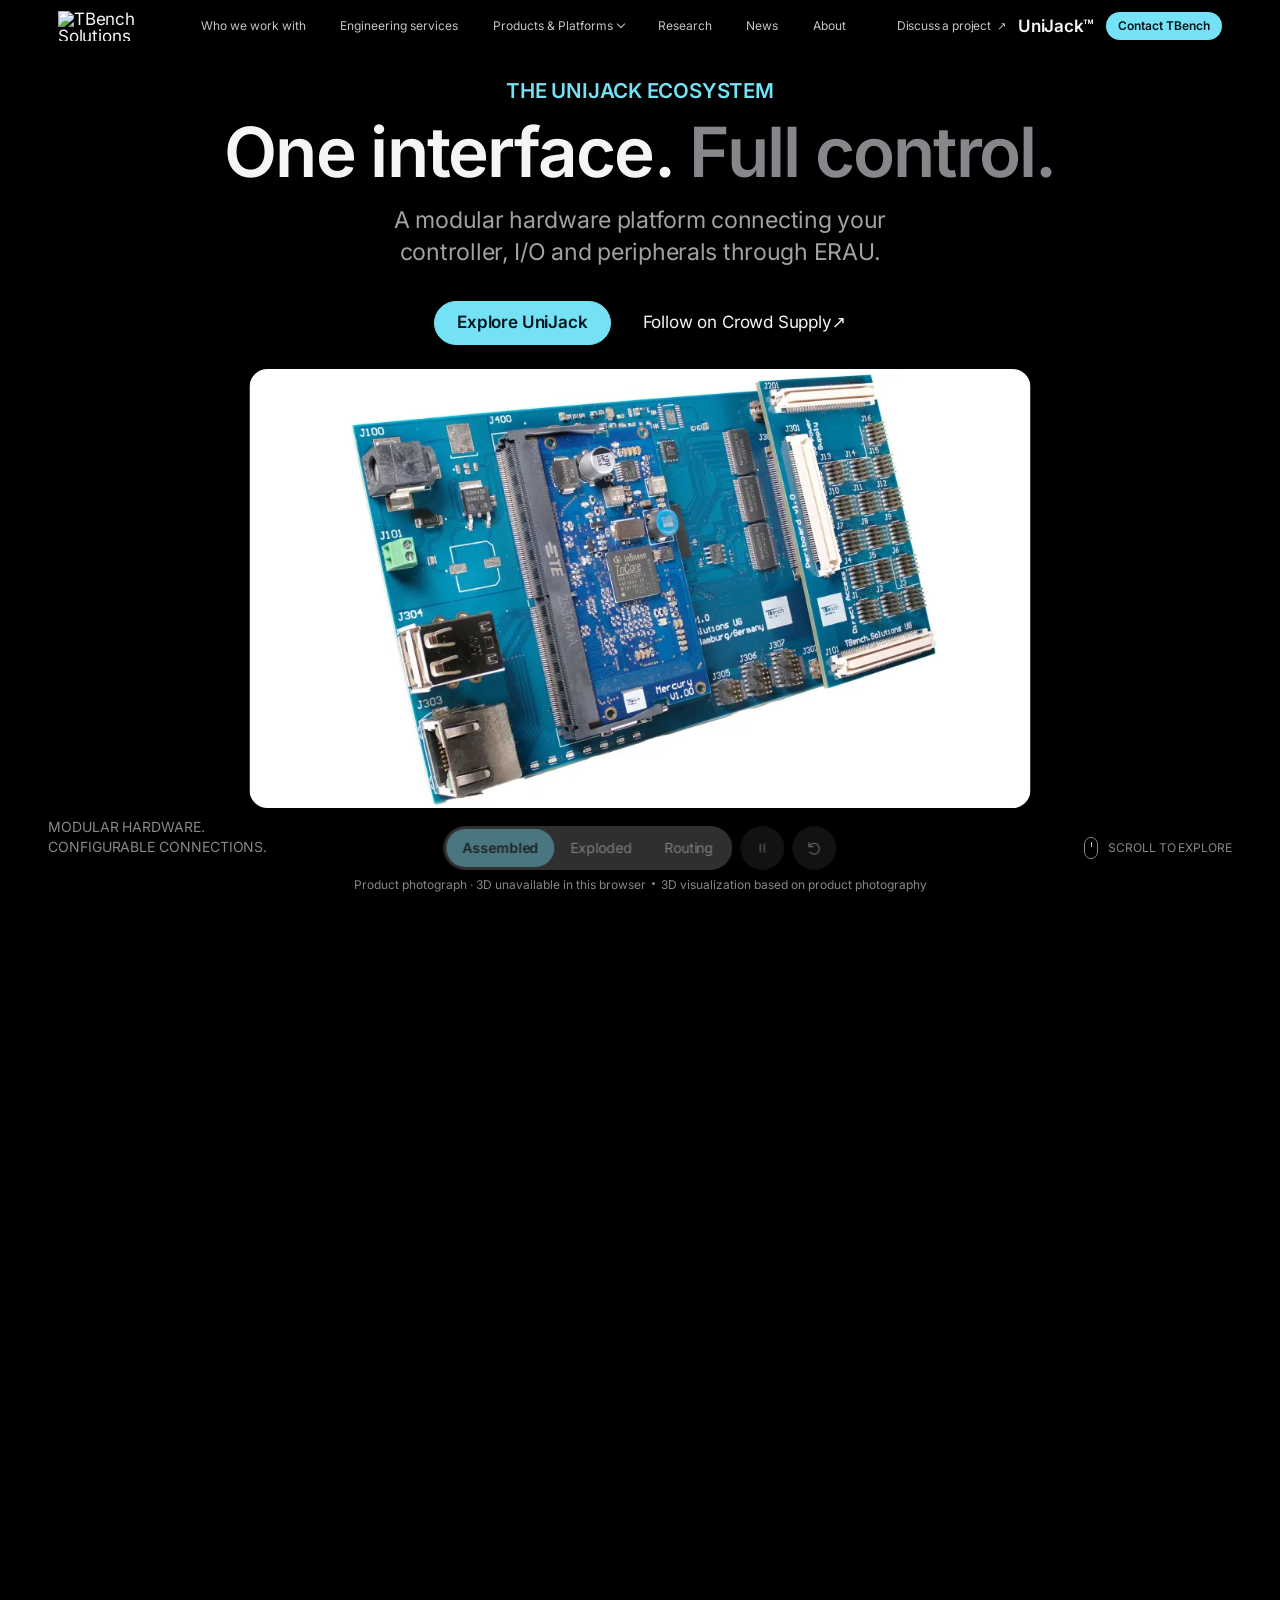
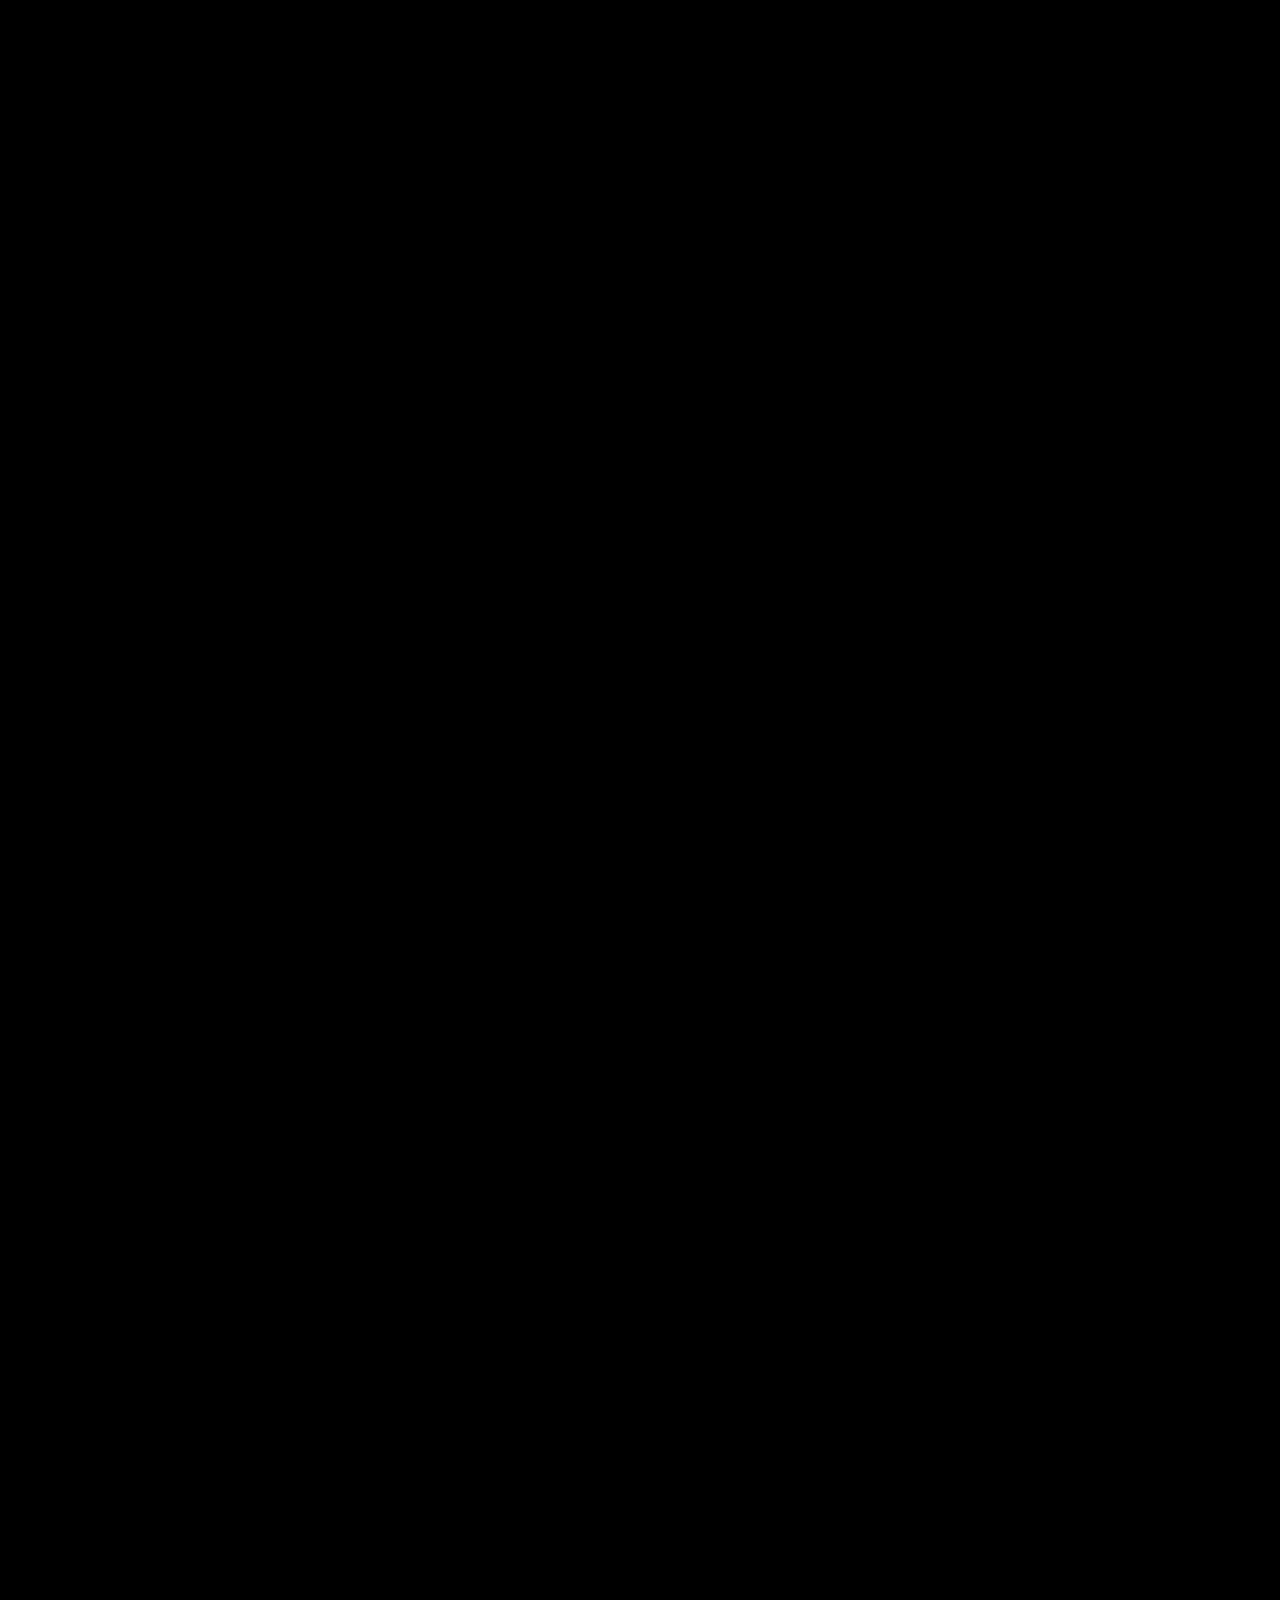
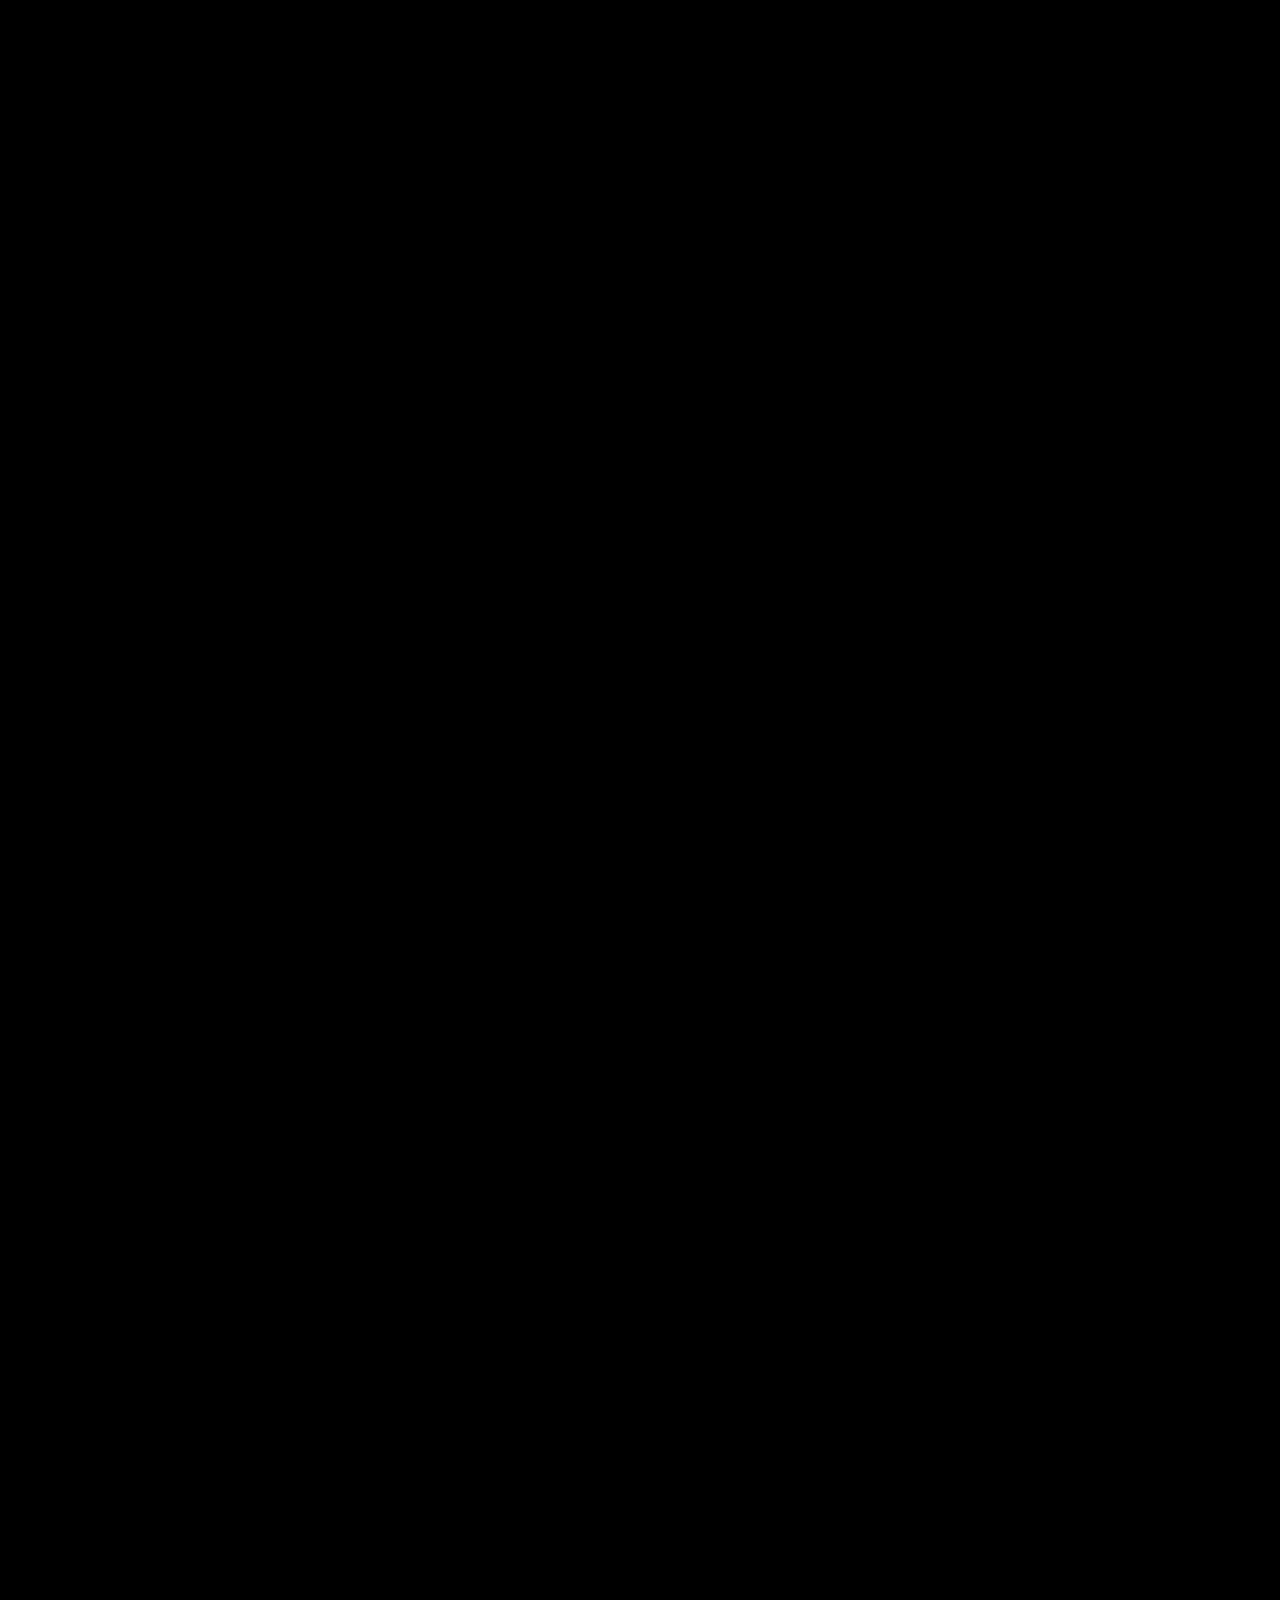
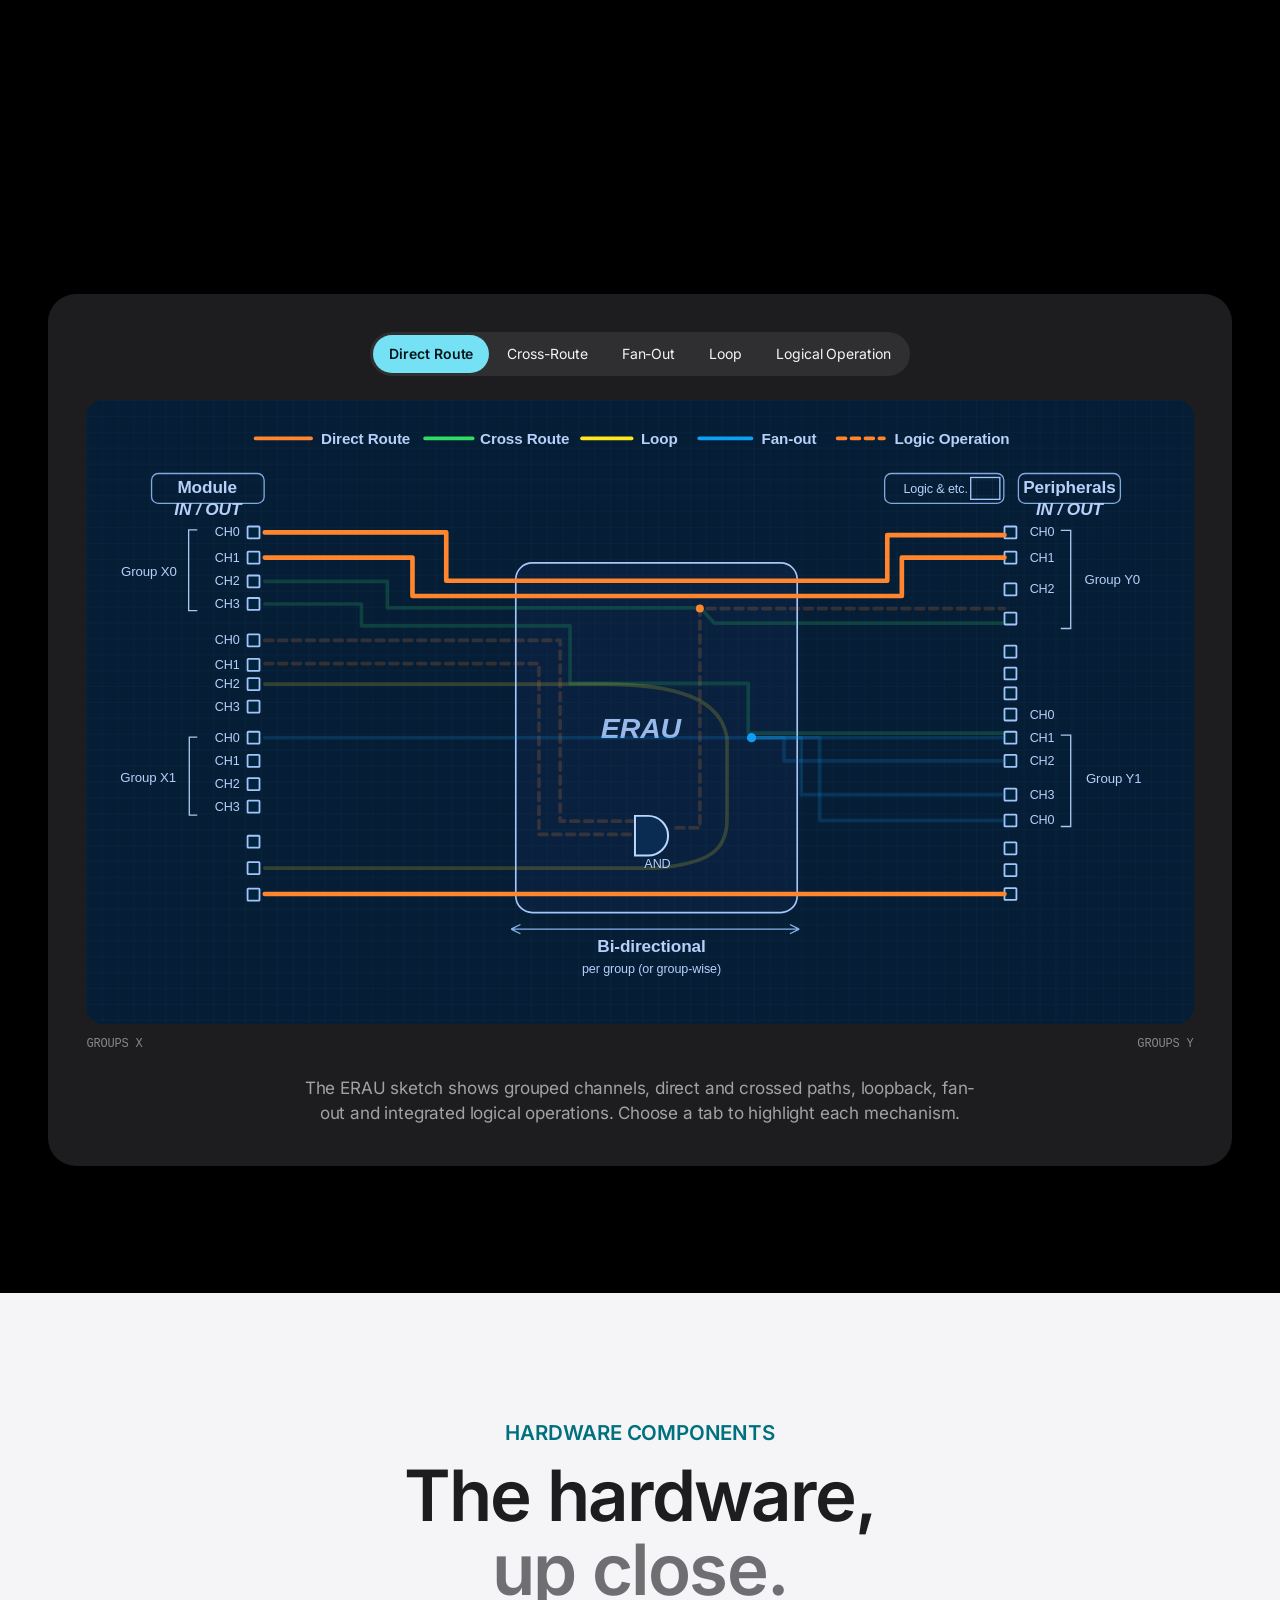
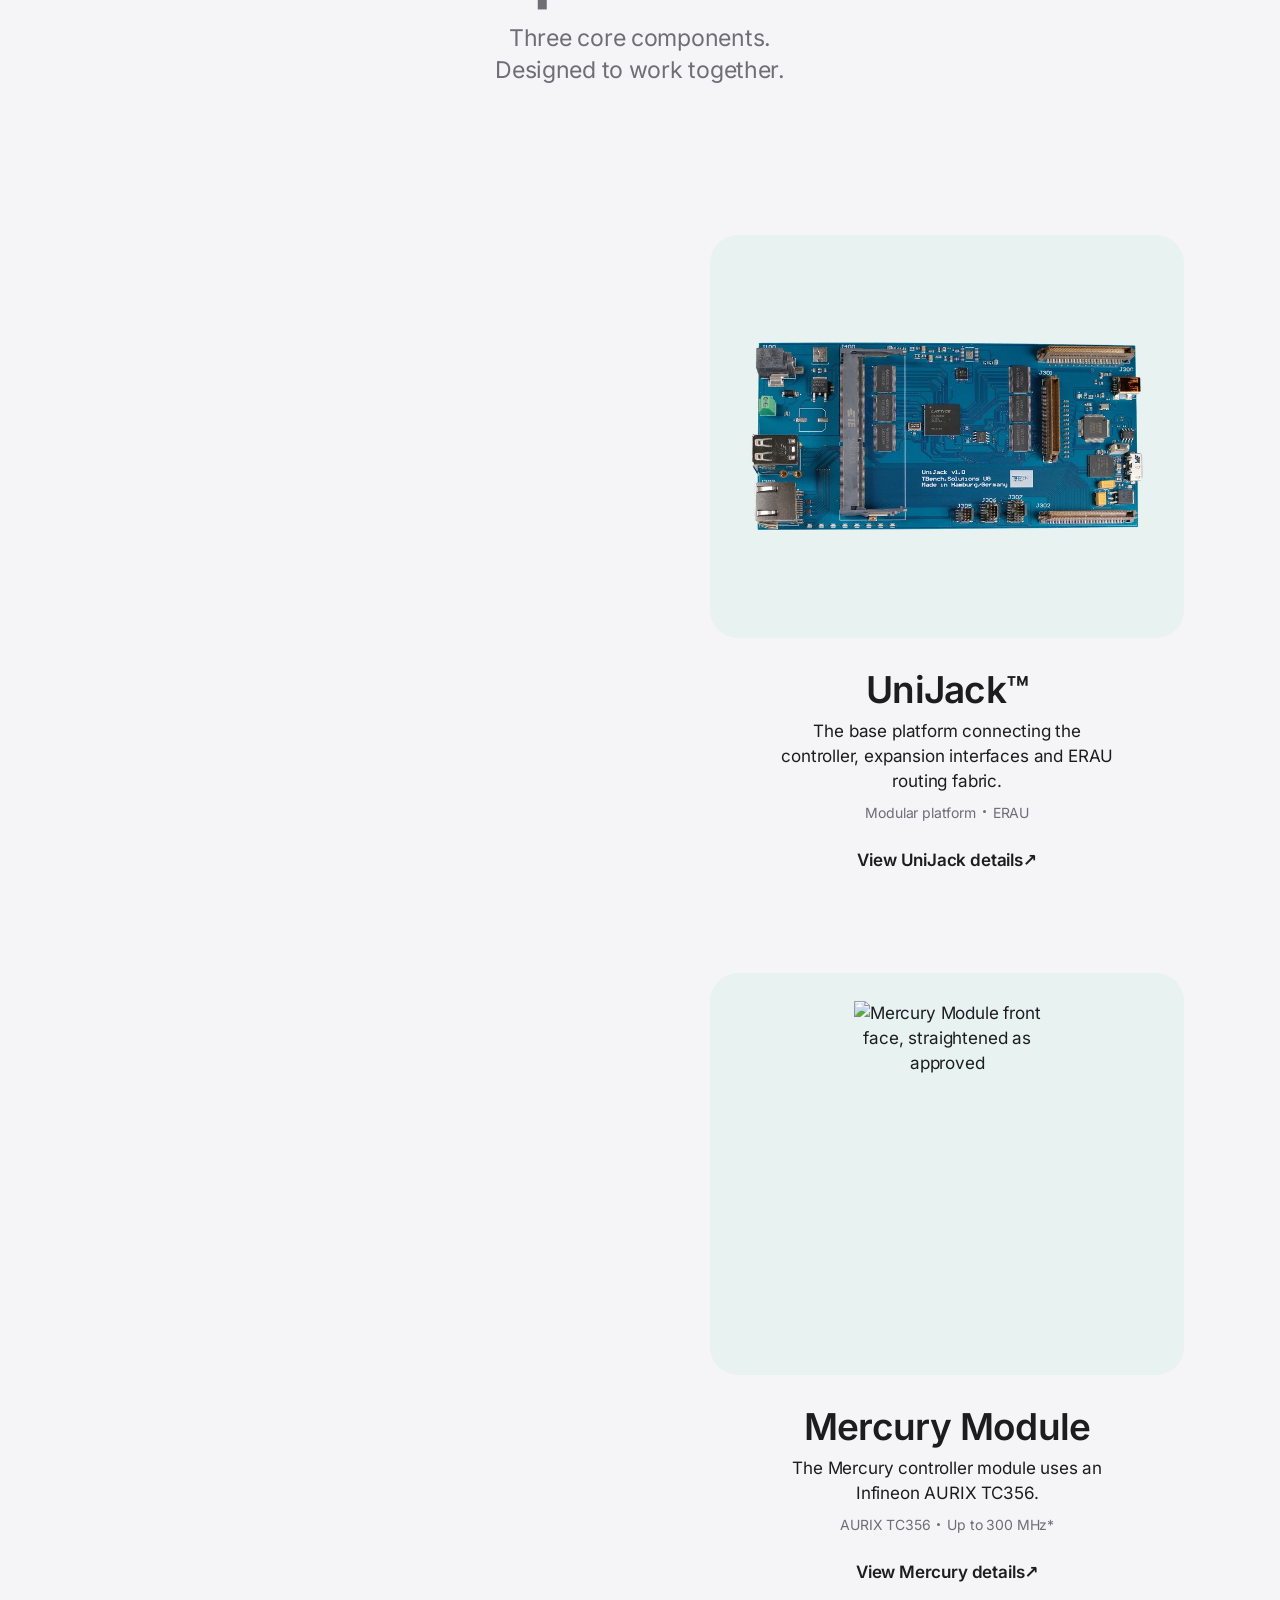
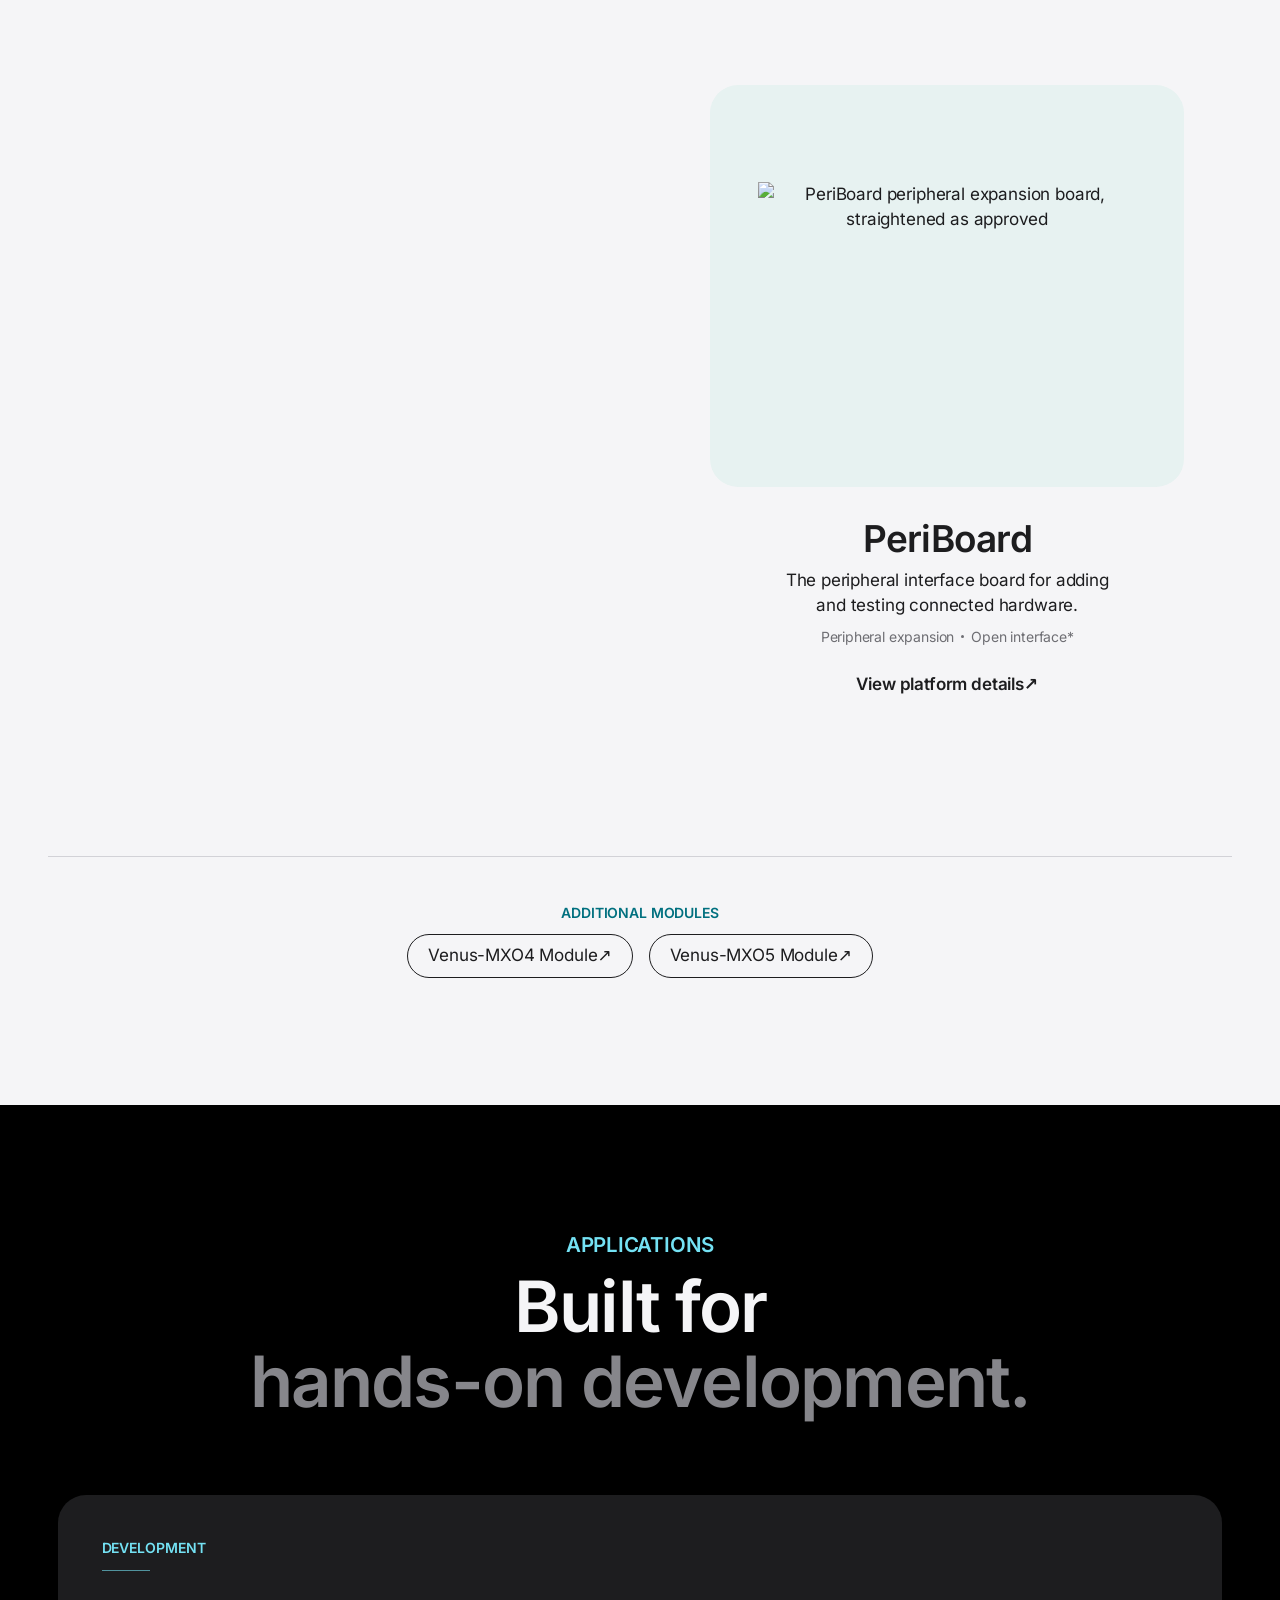
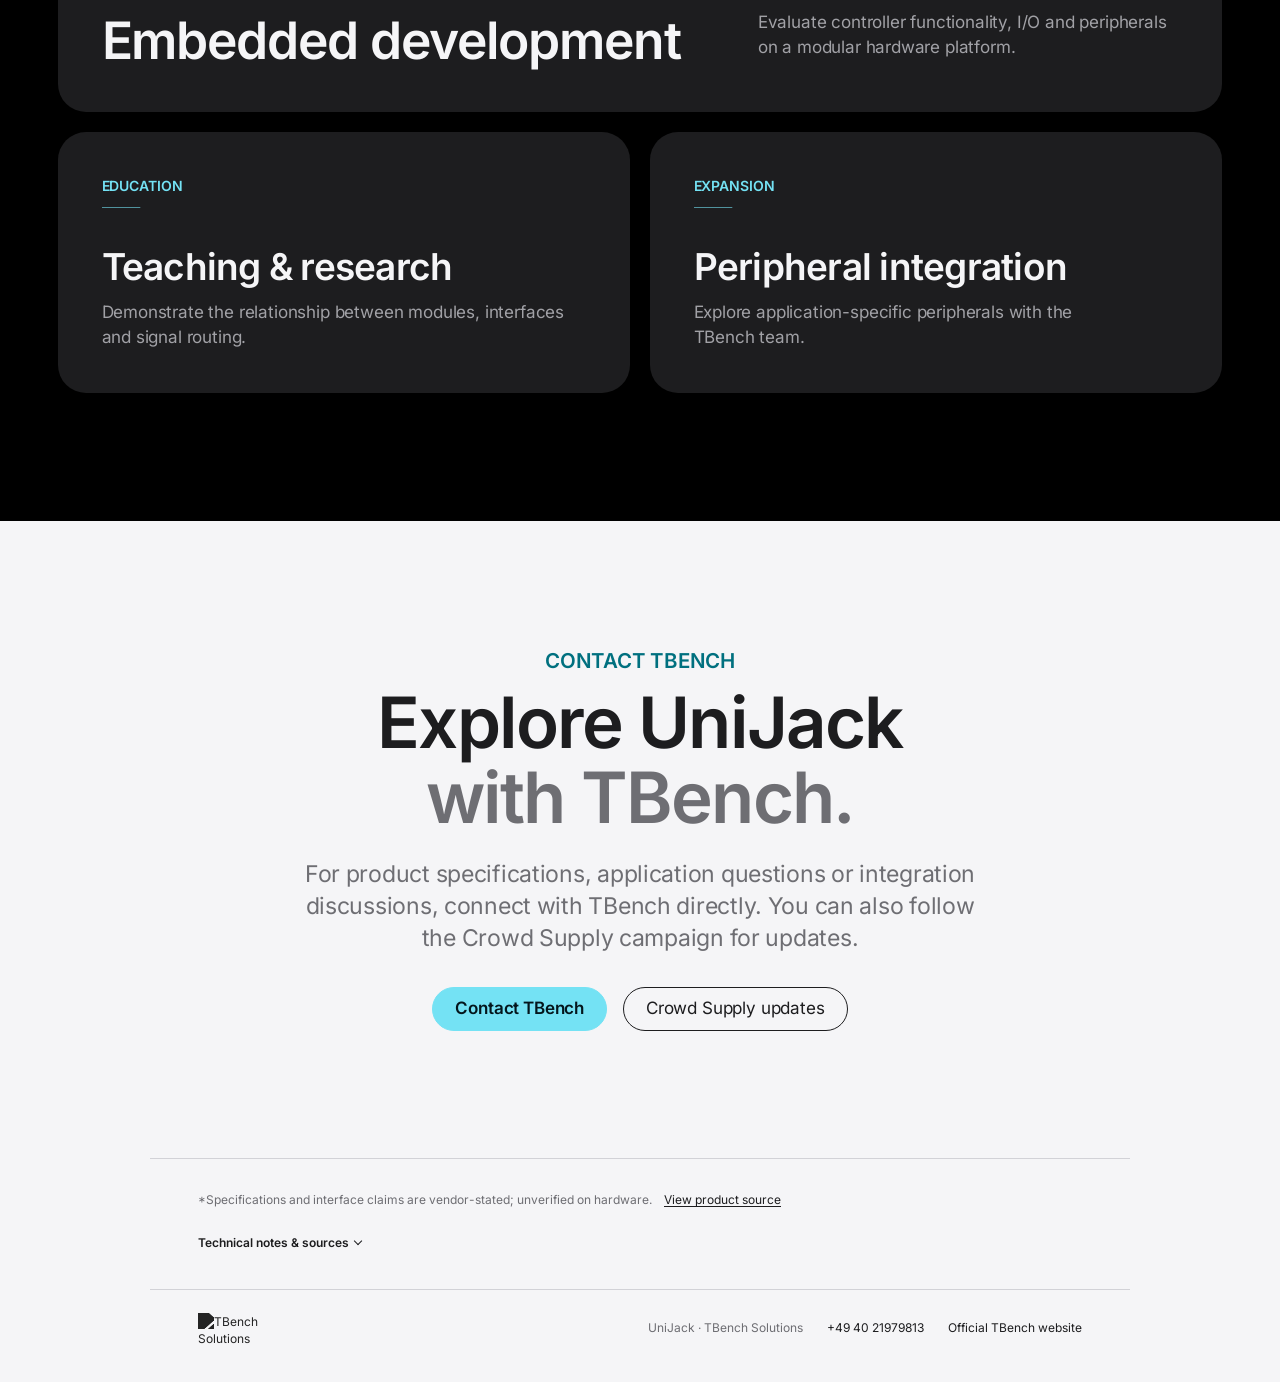
==== commit 0d10ccfe: "UniJack product photo: full-board re-crop with clean cut-out; consistent photo tiles - Re-cropped fr" ====
--- a/index.html
+++ b/index.html
@@ -10,9 +10,9 @@
 <meta property="og:description" content="The UniJack platform, Mercury controller, PeriBoard and ERAU signal routing.">
 <meta property="og:image" content="https://britneylinda14-stack.github.io/tbench-unijack-copy/assets/gallery-1.jpg">
 <link rel="icon" type="image/svg+xml" href="data:image/svg+xml,%3Csvg xmlns='http://www.w3.org/2000/svg' viewBox='0 0 32 32'%3E%3Crect width='32' height='32' rx='7' fill='%23080b10'/%3E%3Cpath d='M8 7v12a8 8 0 0016 0V7h-4v12a4 4 0 01-8 0V7z' fill='%2374e2f4'/%3E%3C/svg%3E">
-<link rel="stylesheet" href="./tokens.css?v=apple-9">
-<link rel="stylesheet" href="./tbench/shared-nav.css?v=apple-9">
-<link rel="stylesheet" href="./style.css?v=apple-9">
+<link rel="stylesheet" href="./tokens.css?v=apple-10">
+<link rel="stylesheet" href="./tbench/shared-nav.css?v=apple-10">
+<link rel="stylesheet" href="./style.css?v=apple-10">
 <script>
 // Decide the layout before first paint: the pinned scroll story needs WebGL
 // (with reduced motion it steps between stops); otherwise the static layout.
@@ -20,19 +20,19 @@
 d.dataset.saveData=s?'on':'off';d.dataset.motion=r?'reduced':'full';d.dataset.story=!s&&!!window.WebGLRenderingContext?'on':'off';})(document.documentElement);
 </script>
 <!-- The page's own modules are versioned here, so a browser never runs a stale cached copy after an update. -->
-<script type="importmap">{"imports":{"three":"./vendor/three.module.min.js","three/addons/":"./vendor/","./story.js":"./story.js?v=apple-9","./motion.js":"./motion.js?v=apple-9","./story-scene.js":"./story-scene.js?v=apple-9","./detailed-model.js":"./detailed-model.js?v=apple-9","./material-finish.js":"./material-finish.js?v=apple-9","./dimensions.js":"./dimensions.js?v=apple-9"}}</script>
-<link rel="modulepreload" href="./app.js?v=apple-9">
-<link rel="modulepreload" href="./story.js?v=apple-9">
-<link rel="modulepreload" href="./motion.js?v=apple-9">
+<script type="importmap">{"imports":{"three":"./vendor/three.module.min.js","three/addons/":"./vendor/","./story.js":"./story.js?v=apple-10","./motion.js":"./motion.js?v=apple-10","./story-scene.js":"./story-scene.js?v=apple-10","./detailed-model.js":"./detailed-model.js?v=apple-10","./material-finish.js":"./material-finish.js?v=apple-10","./dimensions.js":"./dimensions.js?v=apple-10"}}</script>
+<link rel="modulepreload" href="./app.js?v=apple-10">
+<link rel="modulepreload" href="./story.js?v=apple-10">
+<link rel="modulepreload" href="./motion.js?v=apple-10">
 <script>
 // Start three.js, the scene modules and the tiny texture previews with the page
 // (not after it), unless the visitor has Save-Data on.
 (function(d){if(d.documentElement.dataset.saveData==='on')return;var h=d.head;
-['./vendor/three.module.min.js','./vendor/three.core.min.js','./story-scene.js?v=apple-9','./detailed-model.js?v=apple-9','./material-finish.js?v=apple-9','./dimensions.js?v=apple-9','./vendor/RoundedBoxGeometry.js','./vendor/BufferGeometryUtils.js'].forEach(function(u){var l=d.createElement('link');l.rel='modulepreload';l.href=u;h.appendChild(l);});
+['./vendor/three.module.min.js','./vendor/three.core.min.js','./story-scene.js?v=apple-10','./detailed-model.js?v=apple-10','./material-finish.js?v=apple-10','./dimensions.js?v=apple-10','./vendor/RoundedBoxGeometry.js','./vendor/BufferGeometryUtils.js'].forEach(function(u){var l=d.createElement('link');l.rel='modulepreload';l.href=u;h.appendChild(l);});
 ['gallery-3','gallery-4','gallery-2'].forEach(function(n){var l=d.createElement('link');l.rel='preload';l.as='image';l.crossOrigin='anonymous';l.href='./assets/textures/'+n+'-tiny.webp';h.appendChild(l);});})(document);
 </script>
 <noscript><style>.scene-controls,.insertion-control,.part-tabs,.routing-switch{display:none}</style></noscript>
-<script defer src="./tbench/shared-nav.js?v=apple-9"></script></head>
+<script defer src="./tbench/shared-nav.js?v=apple-10"></script></head>
 <body class="page-unijack">
 <a class="skip-link" href="#main">Skip to content</a>
 <header class="tb-header" id="tb-unified-header" data-menu-open="false"><div class="tb-header-inner">
@@ -164,11 +164,11 @@
 <div class="erau-diagram-footer"><span id="signal-input-direction">GROUPS X</span><span id="signal-output-direction">GROUPS Y</span></div></div>
 <p id="routing-description" aria-live="polite">The ERAU sketch shows grouped channels, direct and crossed paths, loopback, fan-out and integrated logical operations. Choose a tab to highlight each mechanism.</p><div class="routing-disclaimer">Illustrative paths from Jens’s template · bi-directional per group · not measured timing</div></div>
 </section>
-<section class="section products-section tb-section--product" id="products"><div class="section-topline"><div><span class="eyebrow">HARDWARE COMPONENTS</span><h2>The hardware,<br><span>up close.</span></h2></div><p>Three core components.<br>Designed to work together.</p></div><div class="product-cards"><article class="product-card"><div class="photo-window photo-base"><img src="./assets/products/unijack.jpg" srcset="./assets/responsive/unijack-720.webp 720w, ./assets/responsive/unijack-1200.webp 1200w" sizes="(max-width: 959px) 100vw, 34vw" alt="Bare UniJack development platform from the campaign gallery" loading="lazy" width="3000" height="1688"><span class="photo-index">01 / PLATFORM</span></div><div class="product-card-body"><h3>UniJack™</h3><p>The base platform connecting the controller, expansion interfaces and ERAU routing fabric.</p><div class="product-tags"><span>Modular platform</span><span>ERAU</span></div><a href="https://www.tbenchsolutions.com/products/unijack/" target="_blank" rel="noopener" class="card-link">View UniJack details <span aria-hidden="true">↗</span></a></div></article><article class="product-card"><div class="photo-window photo-mercury"><img src="./assets/products/mercury-straight-approved.avif" alt="Mercury Module front face, straightened as approved" loading="lazy" width="138" height="256"><span class="photo-index">02 / CONTROLLER</span></div><div class="product-card-body"><h3>Mercury Module</h3><p>The Mercury controller module uses an Infineon AURIX TC356.</p><div class="product-tags"><span>AURIX TC356</span><span>Up to 300 MHz*</span></div><a href="./tbench/products/mercury/" class="card-link">View Mercury details <span aria-hidden="true">↗</span></a></div></article><article class="product-card"><div class="photo-window photo-peri"><img src="./assets/products/periboard-straight-approved.avif" alt="PeriBoard peripheral expansion board, straightened as approved" loading="lazy" width="346" height="190"><span class="photo-index">03 / EXPANSION</span></div><div class="product-card-body"><h3>PeriBoard</h3><p>The peripheral interface board for adding and testing connected hardware.</p><div class="product-tags"><span>Peripheral expansion</span><span>Open interface*</span></div><a href="./tbench/products/periboard/" class="card-link">View platform details <span aria-hidden="true">↗</span></a></div></article></div><div class="venus-family"><span class="eyebrow">ADDITIONAL MODULES</span><a href="./tbench/products/venus-mxo4/">Venus-MXO4 Module <span aria-hidden="true">↗</span></a><a href="./tbench/products/venus-mxo5/">Venus-MXO5 Module <span aria-hidden="true">↗</span></a></div></section>
+<section class="section products-section tb-section--product" id="products"><div class="section-topline"><div><span class="eyebrow">HARDWARE COMPONENTS</span><h2>The hardware,<br><span>up close.</span></h2></div><p>Three core components.<br>Designed to work together.</p></div><div class="product-cards"><article class="product-card"><div class="photo-window photo-base"><img src="./assets/products/unijack.jpg?v=3" srcset="./assets/responsive/unijack-720.webp?v=3 720w, ./assets/responsive/unijack-1200.webp?v=3 1200w" sizes="(max-width: 959px) 100vw, 34vw" alt="Bare UniJack development platform from the campaign gallery" loading="lazy" width="1478" height="729"><span class="photo-index">01 / PLATFORM</span></div><div class="product-card-body"><h3>UniJack™</h3><p>The base platform connecting the controller, expansion interfaces and ERAU routing fabric.</p><div class="product-tags"><span>Modular platform</span><span>ERAU</span></div><a href="https://www.tbenchsolutions.com/products/unijack/" target="_blank" rel="noopener" class="card-link">View UniJack details <span aria-hidden="true">↗</span></a></div></article><article class="product-card"><div class="photo-window photo-mercury"><img src="./assets/products/mercury-straight-approved.avif" alt="Mercury Module front face, straightened as approved" loading="lazy" width="138" height="256"><span class="photo-index">02 / CONTROLLER</span></div><div class="product-card-body"><h3>Mercury Module</h3><p>The Mercury controller module uses an Infineon AURIX TC356.</p><div class="product-tags"><span>AURIX TC356</span><span>Up to 300 MHz*</span></div><a href="./tbench/products/mercury/" class="card-link">View Mercury details <span aria-hidden="true">↗</span></a></div></article><article class="product-card"><div class="photo-window photo-peri"><img src="./assets/products/periboard-straight-approved.avif" alt="PeriBoard peripheral expansion board, straightened as approved" loading="lazy" width="346" height="190"><span class="photo-index">03 / EXPANSION</span></div><div class="product-card-body"><h3>PeriBoard</h3><p>The peripheral interface board for adding and testing connected hardware.</p><div class="product-tags"><span>Peripheral expansion</span><span>Open interface*</span></div><a href="./tbench/products/periboard/" class="card-link">View platform details <span aria-hidden="true">↗</span></a></div></article></div><div class="venus-family"><span class="eyebrow">ADDITIONAL MODULES</span><a href="./tbench/products/venus-mxo4/">Venus-MXO4 Module <span aria-hidden="true">↗</span></a><a href="./tbench/products/venus-mxo5/">Venus-MXO5 Module <span aria-hidden="true">↗</span></a></div></section>
 <section class="applications-section" id="applications"><div class="section applications-inner"><div class="eyebrow">APPLICATIONS</div><h2>Built for<br><span>hands-on development.</span></h2><div class="application-grid"><div><span class="application-number">DEVELOPMENT</span><h3>Embedded development</h3><p>Evaluate controller functionality, I/O and peripherals on a modular hardware platform.</p></div><div><span class="application-number">EDUCATION</span><h3>Teaching &amp; research</h3><p>Demonstrate the relationship between modules, interfaces and signal routing.</p></div><div><span class="application-number">EXPANSION</span><h3>Peripheral integration</h3><p>Explore application-specific peripherals with the TBench team.</p></div></div></div></section>
 <section class="section contact-section" id="contact"><div class="eyebrow">CONTACT TBENCH</div><div class="contact-grid"><h2>Explore UniJack<br><span>with TBench.</span></h2><div><p>For product specifications, application questions or integration discussions, connect with TBench directly. You can also follow the Crowd Supply campaign for updates.</p><div class="contact-actions"><a class="button primary" href="https://www.tbenchsolutions.com/products/unijack/" target="_blank" rel="noopener">Contact TBench</a><a class="button" href="https://www.crowdsupply.com/tbench-solutions/unijack-and-mercury-module" target="_blank" rel="noopener">Crowd Supply updates</a></div></div></div></section>
 <section class="footnotes"><div class="footnotes-inner"><div class="product-evidence"><span>*Specifications and interface claims are vendor-stated; unverified on hardware.</span><a href="https://www.crowdsupply.com/tbench-solutions/unijack-and-mercury-module" target="_blank" rel="noopener">View product source</a></div><details class="evidence-details"><summary>Technical notes &amp; sources</summary><div><p>Product descriptions and specifications are published by TBench on its <a href="https://www.tbenchsolutions.com/products/unijack/" target="_blank" rel="noopener">UniJack product page</a> and <a href="https://www.crowdsupply.com/tbench-solutions/unijack-and-mercury-module" target="_blank" rel="noopener">Crowd Supply campaign</a>. They remain vendor-stated, with no independent hardware validation supplied for this website.</p><p>The 3D views use the detailed photo-based reconstruction, with raised chips, open connector shells, contact pins and board materials informed by the campaign photographs. Module and connector proportions use reference dimensions; board outlines, component heights, housing lengths and placement remain estimates. The fitted connector part numbers are unconfirmed. This is an illustrative model, not measured CAD. Signal animations explain a concept; their paths, speeds and colors do not represent hardware measurements. No product certification or timing guarantee is claimed.</p><p>Photography credited to TBench Solutions / Crowd Supply. Product images and diagrams are provided for information; confirm specifications and availability with TBench.</p></div></details></div></section>
 </main>
 <footer class="footer"><a class="brand" href="#" aria-label="TBench Solutions home"><img class="brand-logo" src="./assets/tbench-official-logo.svg?v=20261109" alt="TBench Solutions" width="2048" height="659" decoding="async"></a><span>UniJack · TBench Solutions</span><a href="tel:+494021979813">+49 40 21979813</a><a href="https://www.tbenchsolutions.com/" target="_blank" rel="noopener">Official TBench website</a></footer>
-<script type="module" src="./app.js?v=apple-9"></script>
+<script type="module" src="./app.js?v=apple-10"></script>
 </body></html>
--- a/style.css
+++ b/style.css
@@ -195,8 +195,10 @@
 .section-topline>p{color:var(--c-on-light-2);font-size:var(--t-lead);line-height:1.4;letter-spacing:-.012em}
 .product-cards{display:grid;grid-template-columns:repeat(3,minmax(0,1fr));gap:clamp(16px,2.4vw,32px);max-width:var(--max);margin:0 auto}
 .product-card{display:flex;flex-direction:column;align-items:center;min-width:0;text-align:center}
-.photo-window{position:relative;display:flex;align-items:center;justify-content:center;width:100%;aspect-ratio:4/3.4;margin-bottom:var(--s-6);border-radius:var(--radius-tile);background:var(--c-white);overflow:hidden}
-.photo-window img{width:100%;height:100%;object-fit:contain;padding:8%;mix-blend-mode:multiply;transition:transform 300ms var(--ease-out)}
+/* Tile ground = the pale tone the approved Mercury and PeriBoard photos sit on, so their own
+   backgrounds and the transparent UniJack cut-out read as one surface. */
+.photo-window{position:relative;display:flex;align-items:center;justify-content:center;width:100%;aspect-ratio:4/3.4;margin-bottom:var(--s-6);border-radius:var(--radius-tile);background:#e7f2f1;overflow:hidden}
+.photo-window img{width:100%;height:100%;object-fit:contain;padding:8%;transition:transform 300ms var(--ease-out)}
 .photo-mercury img{height:86%;width:auto;padding:0}
 .photo-peri img{width:80%;height:auto;max-height:70%;padding:0}
 .product-card-body{display:flex;flex-direction:column;align-items:center;gap:var(--s-2);max-width:22rem}
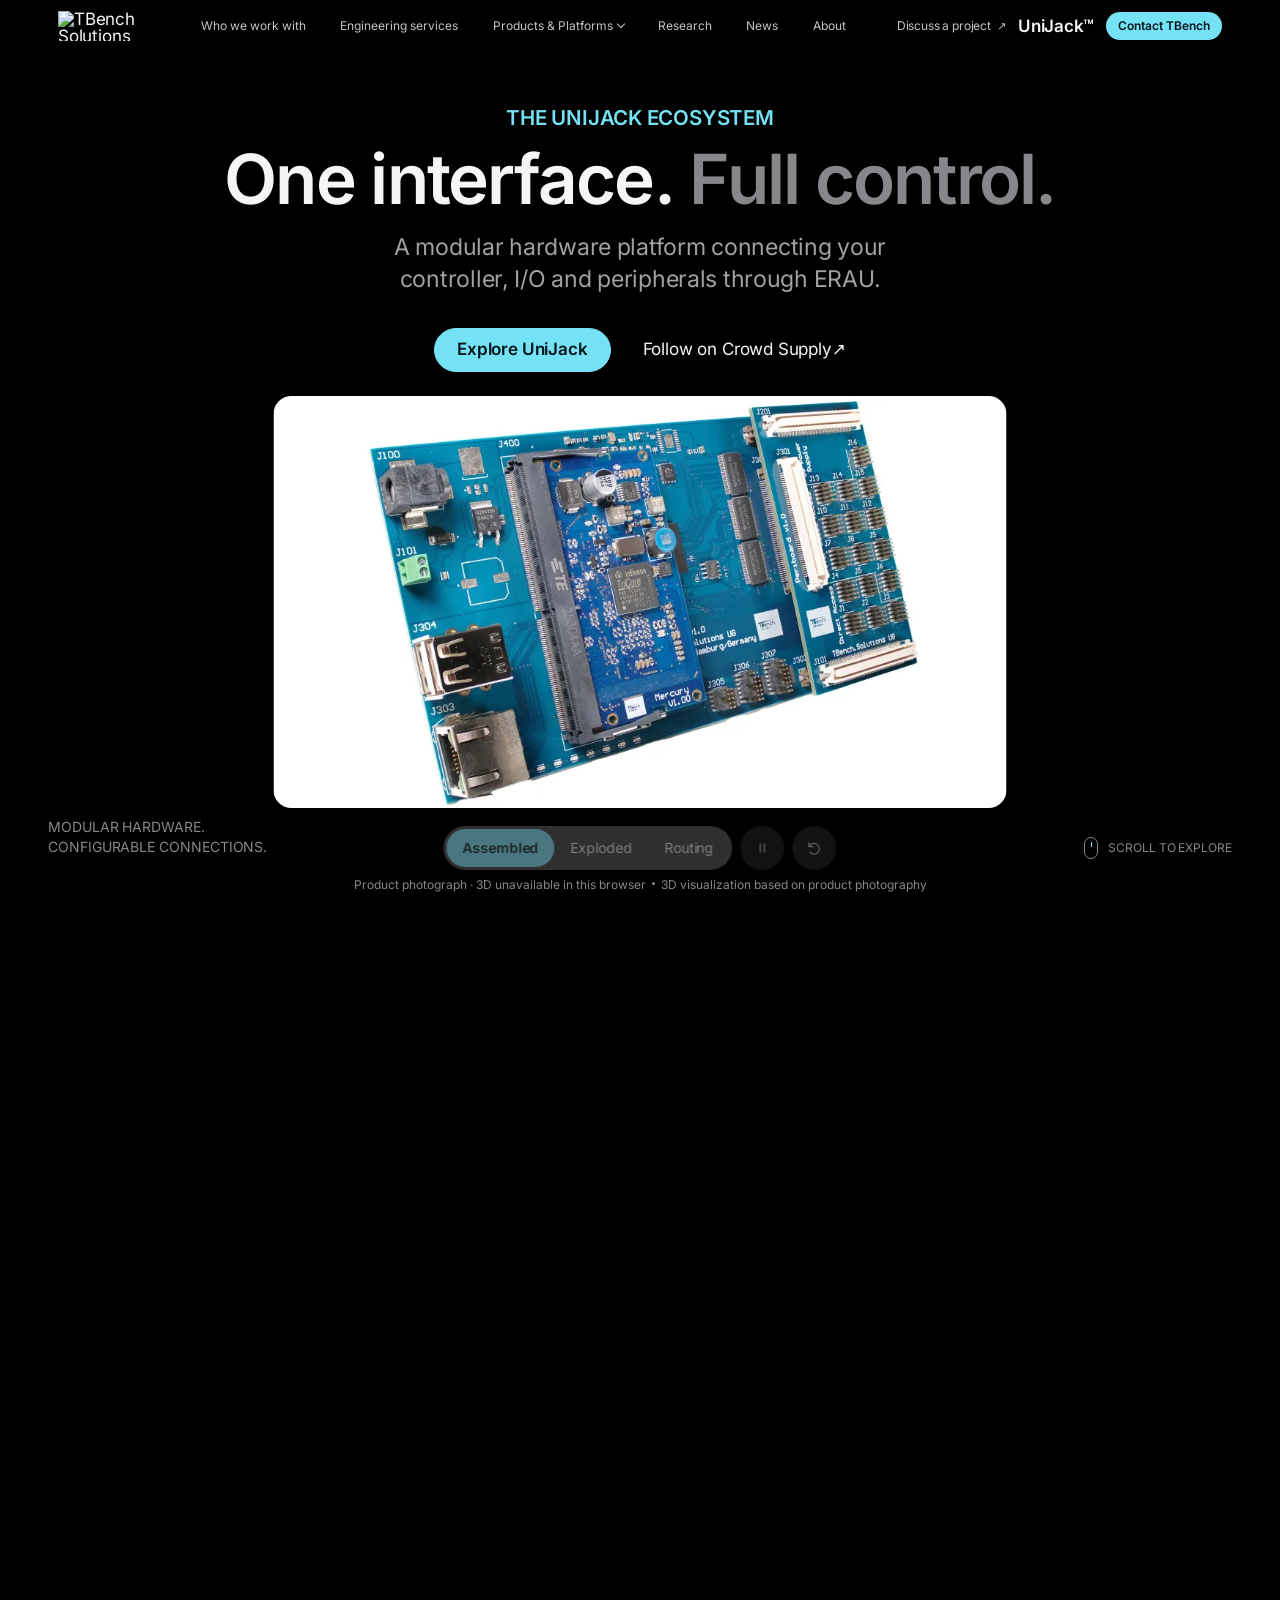
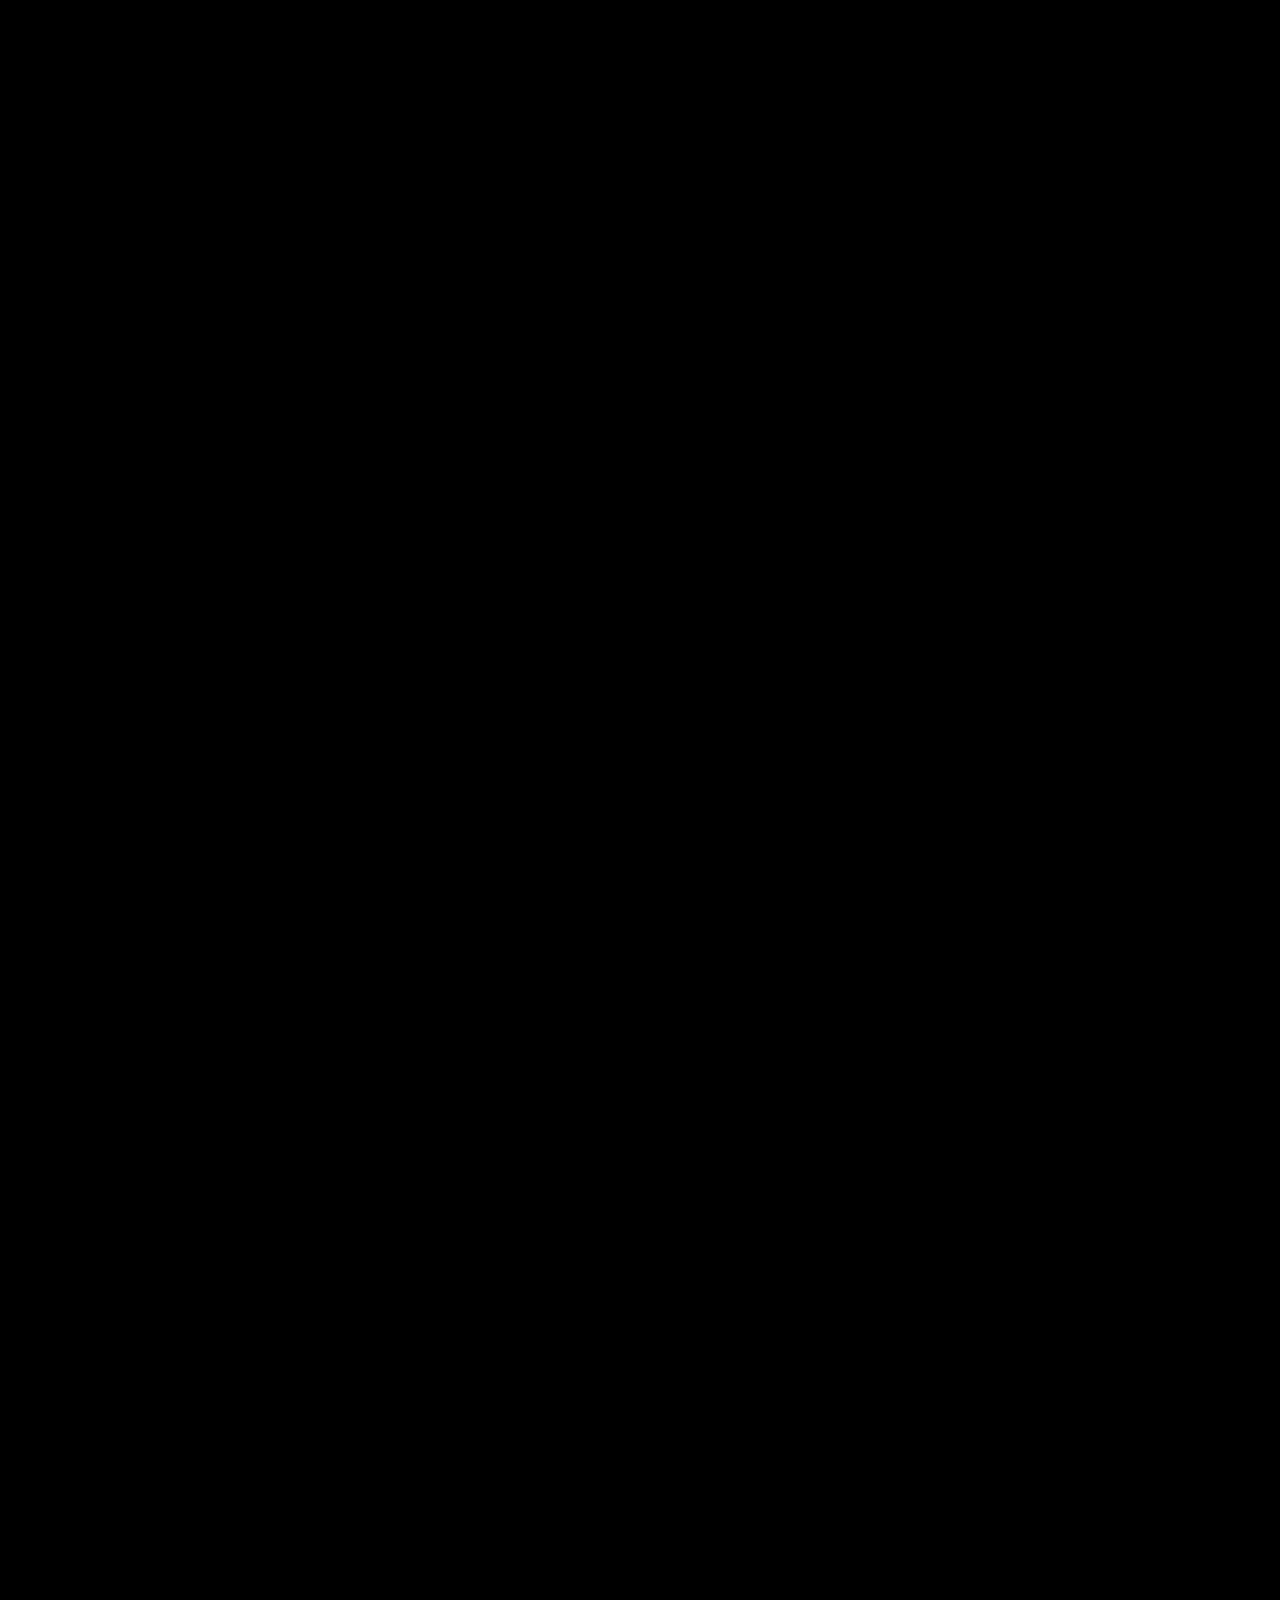
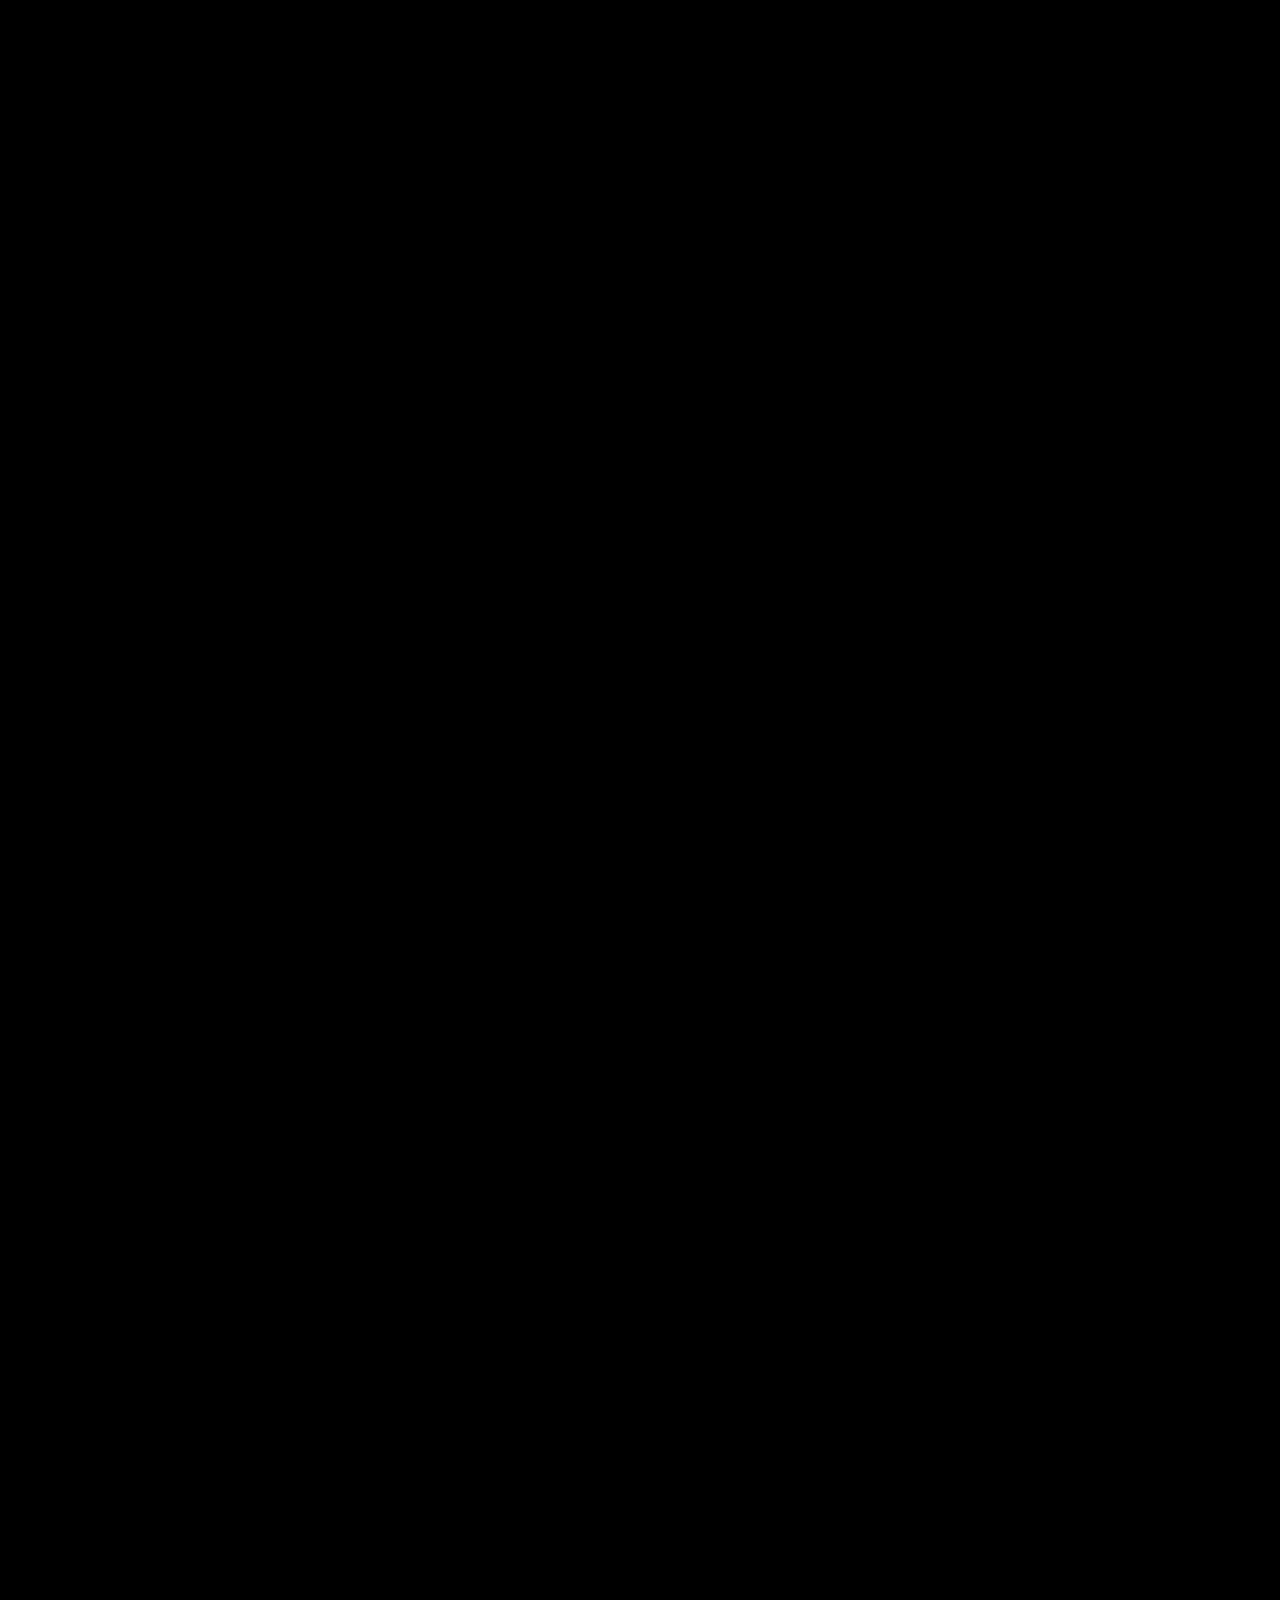
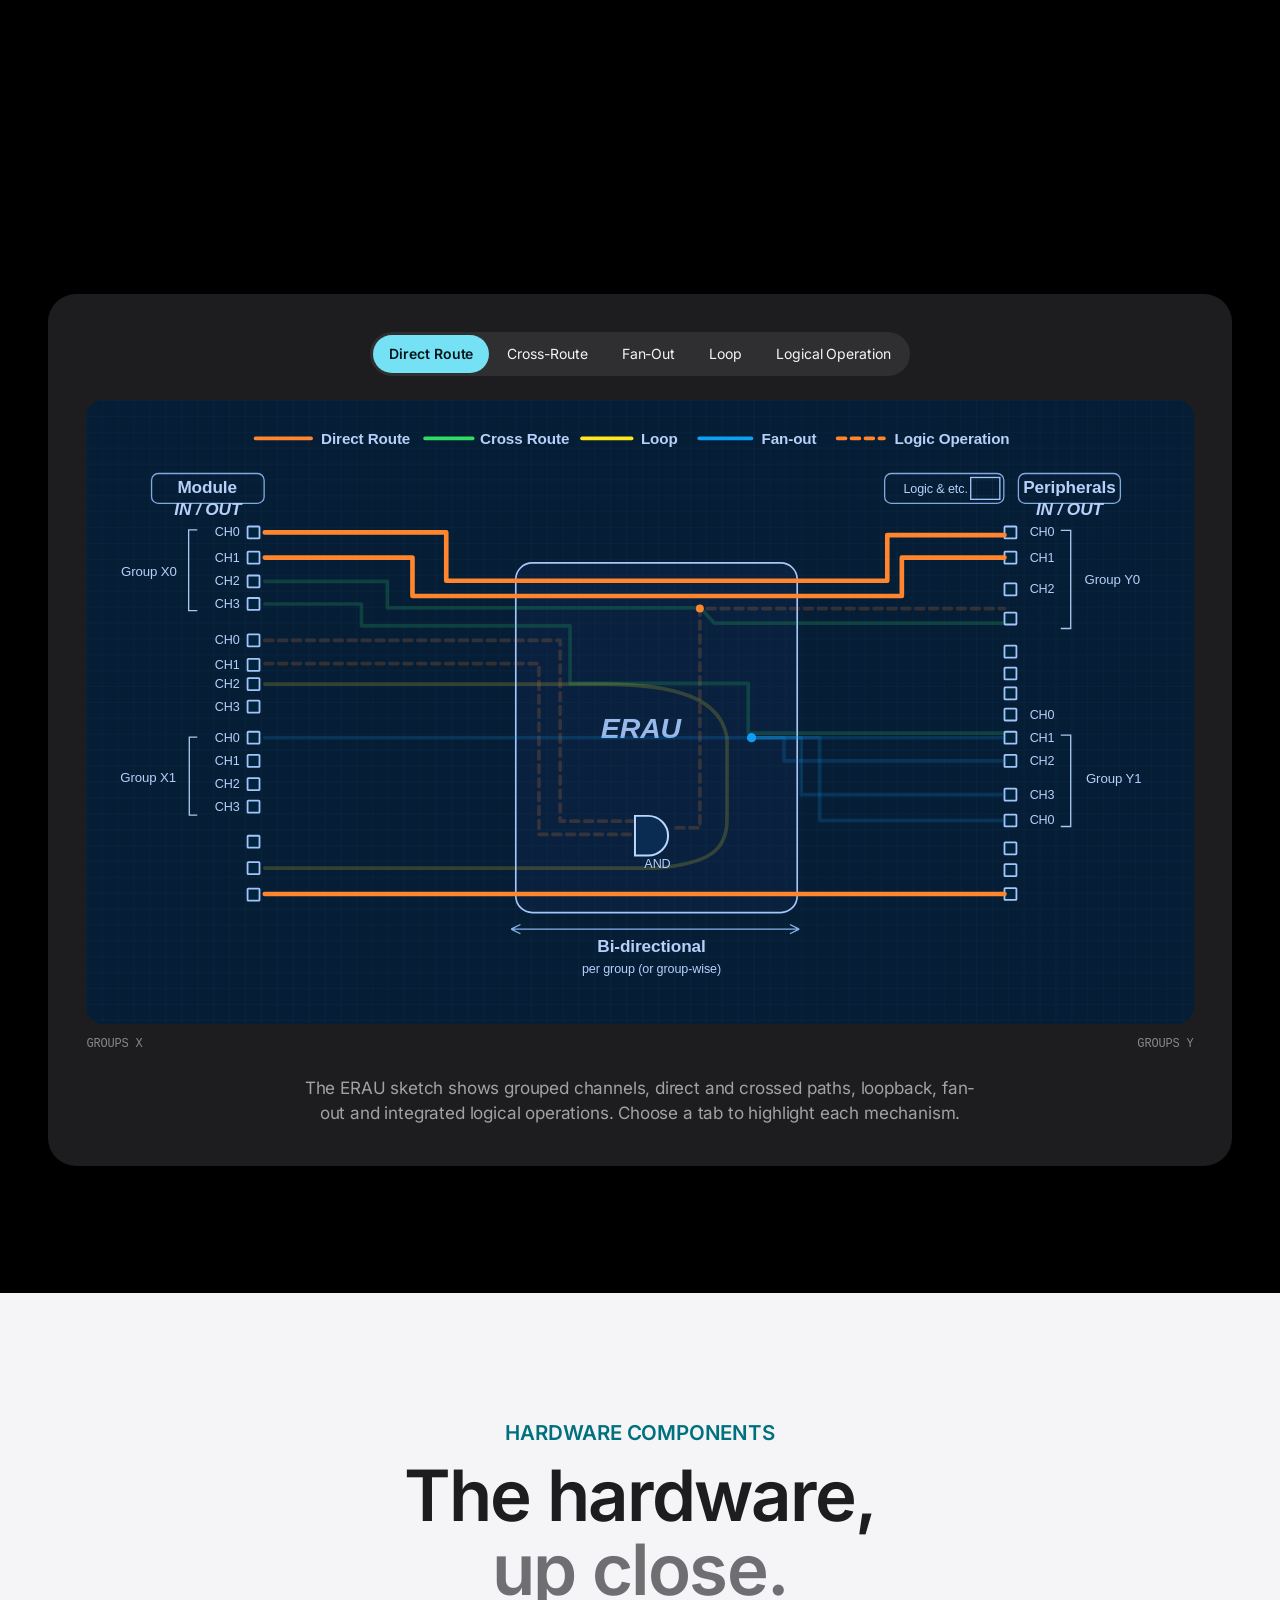
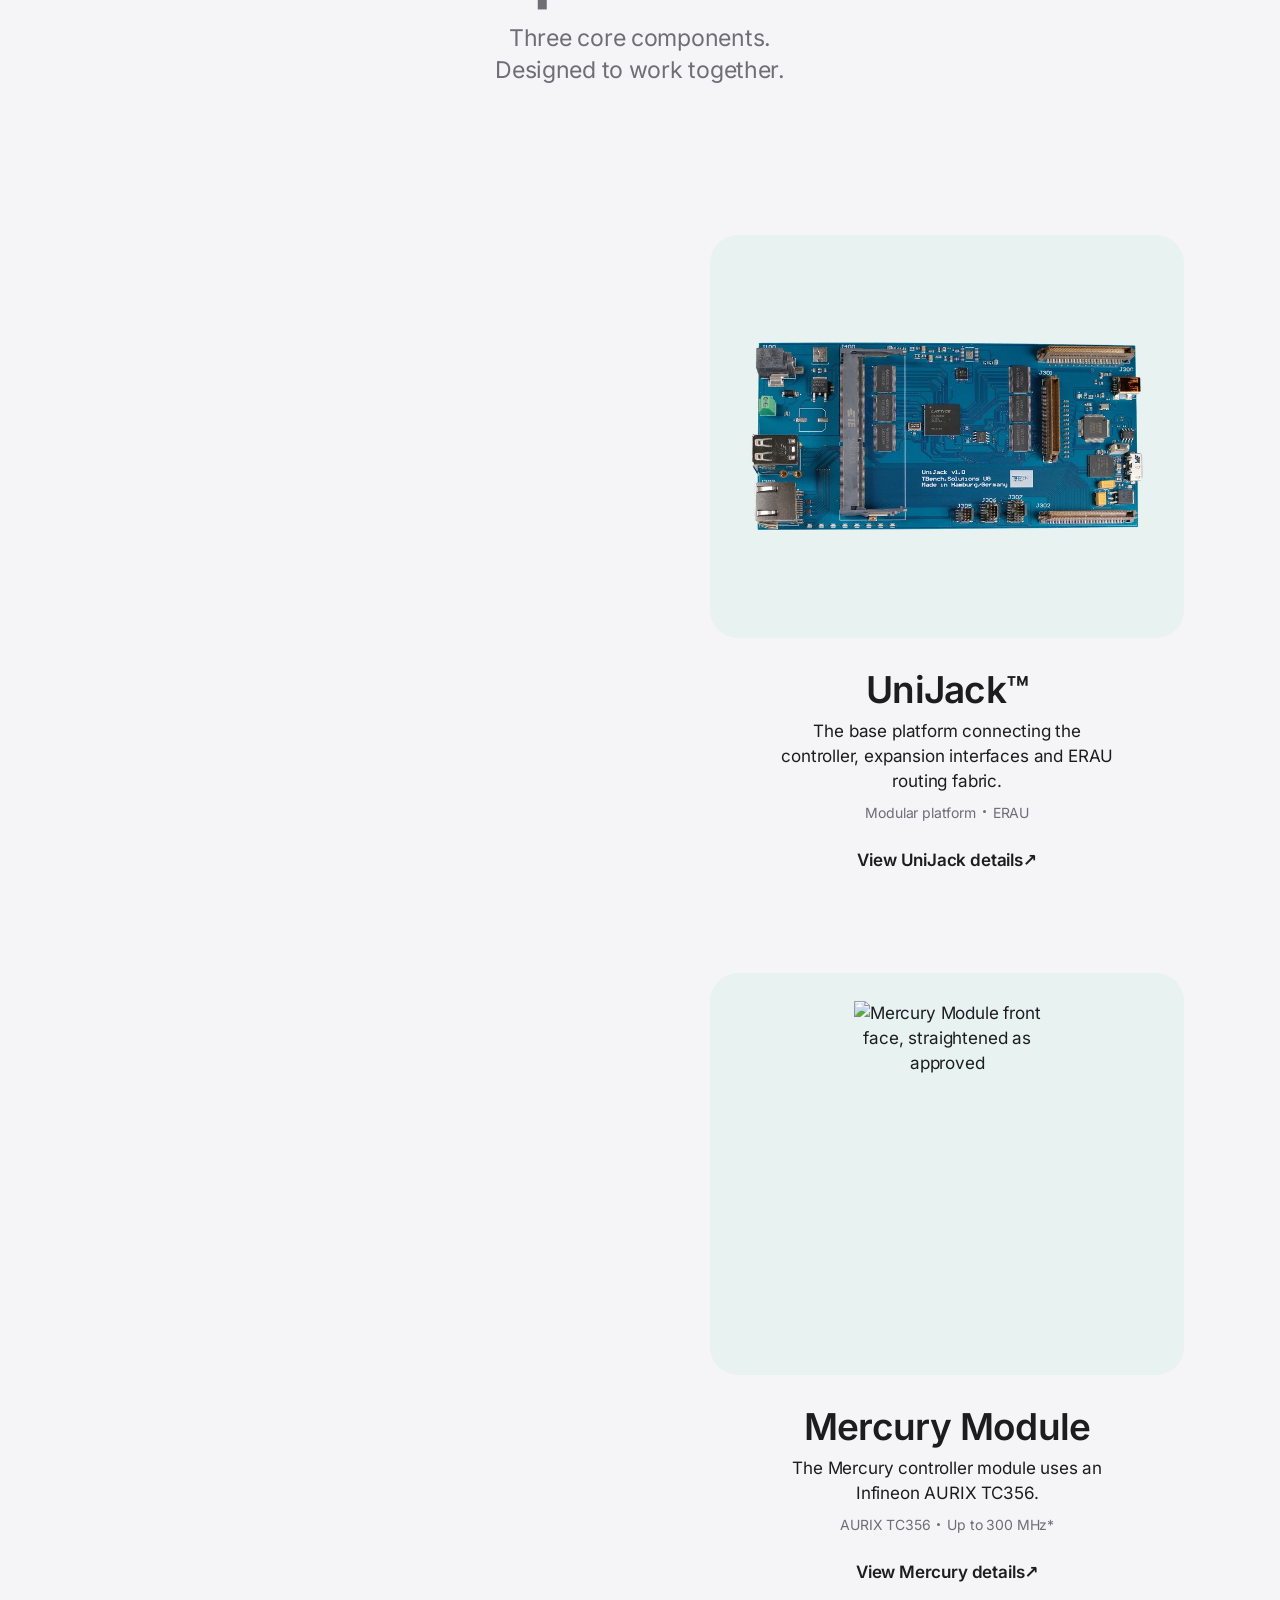
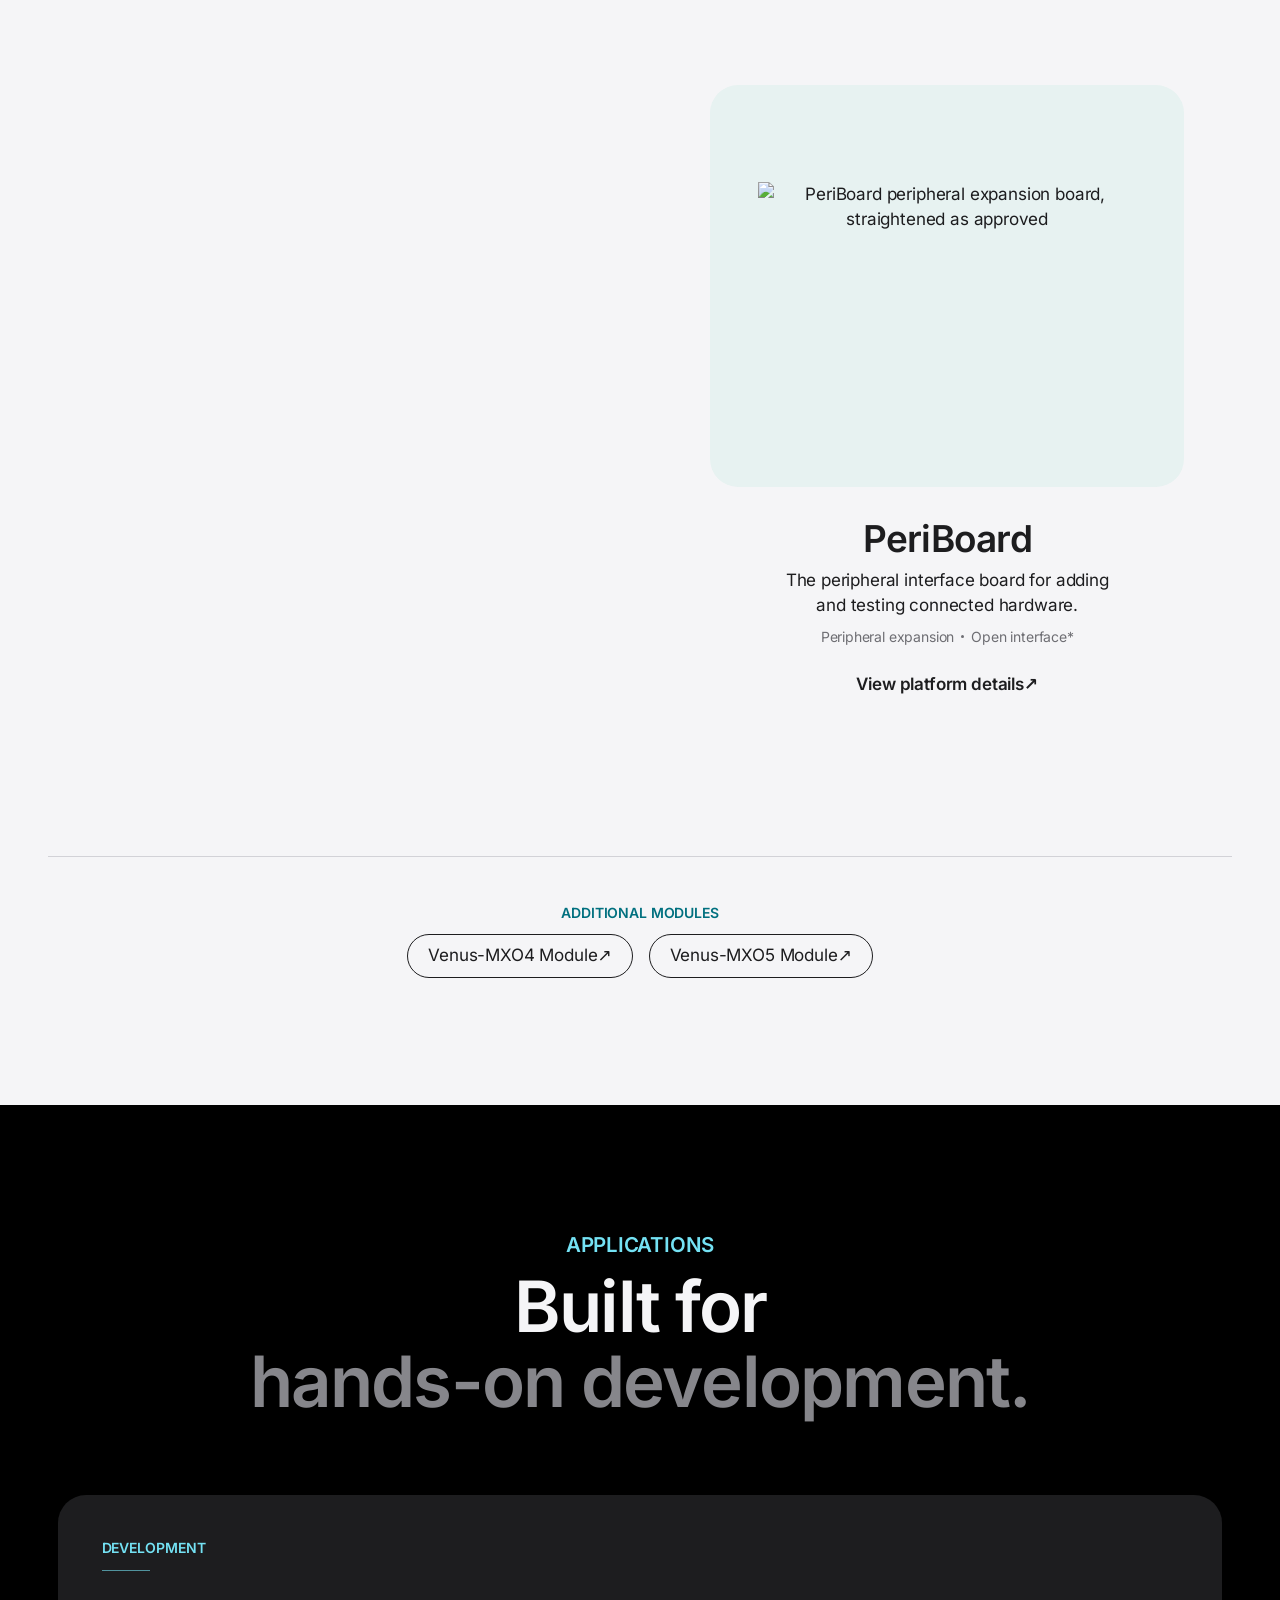
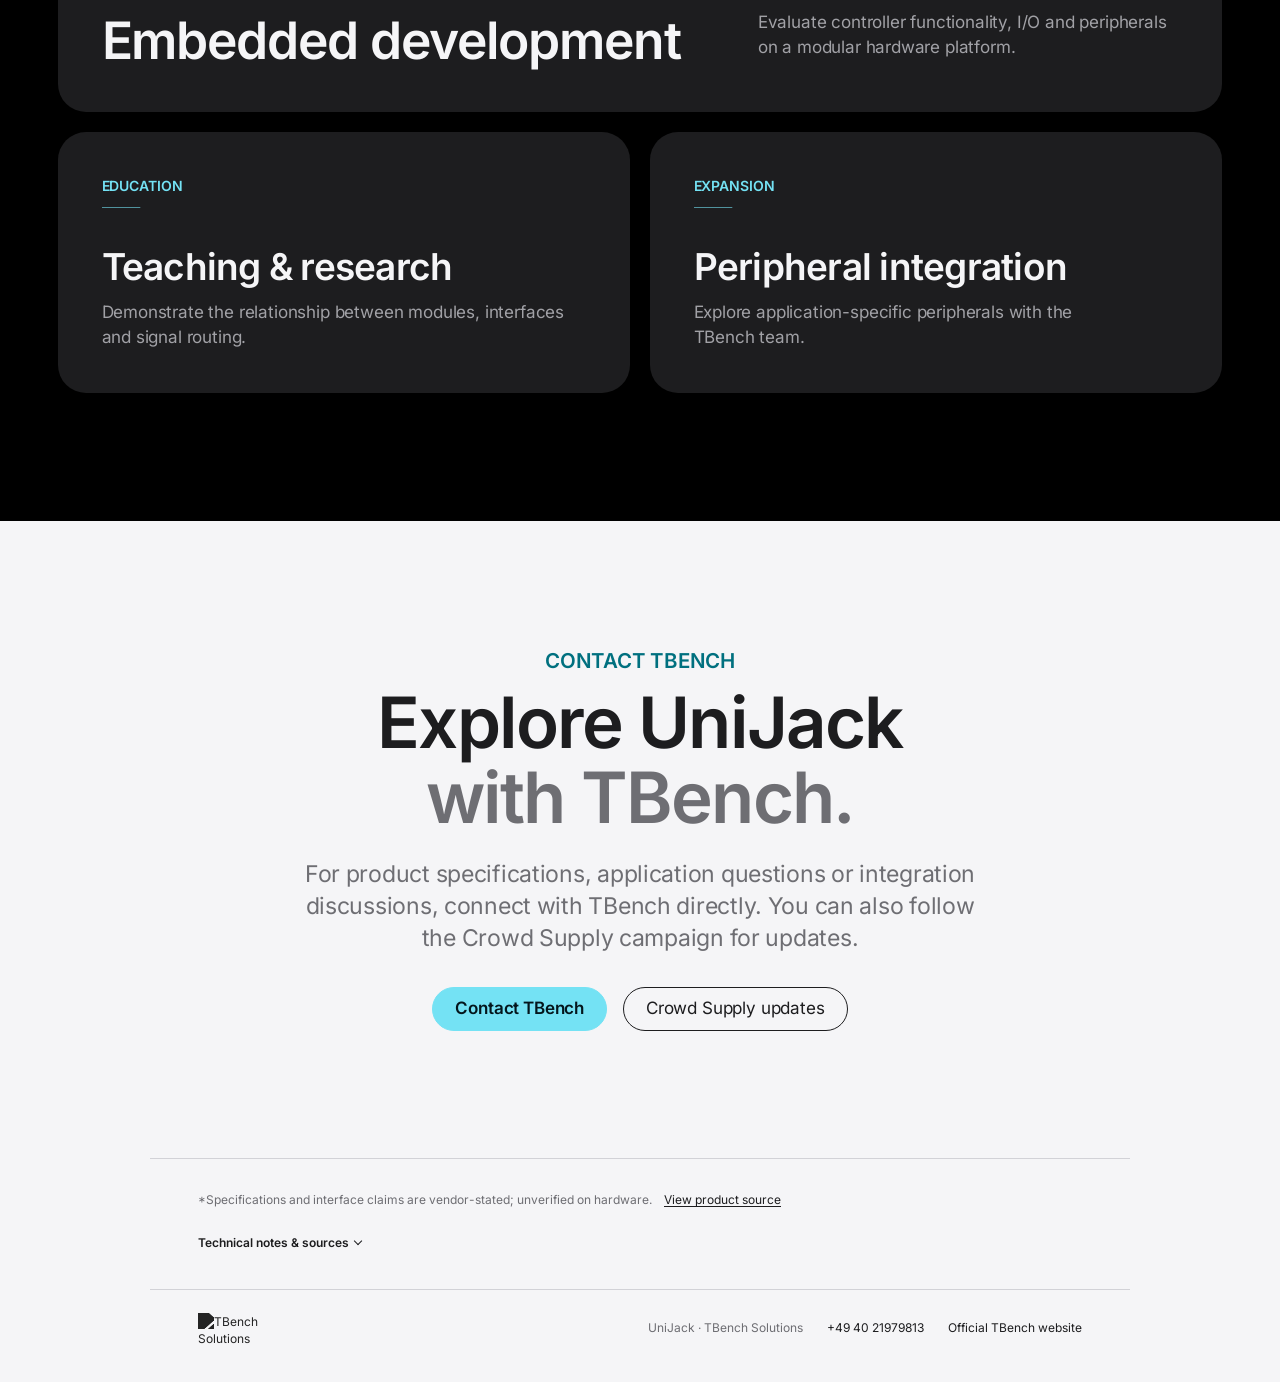
==== commit fd0ce554: "More space between the header and the hero on every page - UniJack hero copy sits lower under the he" ====
--- a/index.html
+++ b/index.html
@@ -10,9 +10,9 @@
 <meta property="og:description" content="The UniJack platform, Mercury controller, PeriBoard and ERAU signal routing.">
 <meta property="og:image" content="https://britneylinda14-stack.github.io/tbench-unijack-copy/assets/gallery-1.jpg">
 <link rel="icon" type="image/svg+xml" href="data:image/svg+xml,%3Csvg xmlns='http://www.w3.org/2000/svg' viewBox='0 0 32 32'%3E%3Crect width='32' height='32' rx='7' fill='%23080b10'/%3E%3Cpath d='M8 7v12a8 8 0 0016 0V7h-4v12a4 4 0 01-8 0V7z' fill='%2374e2f4'/%3E%3C/svg%3E">
-<link rel="stylesheet" href="./tokens.css?v=apple-10">
-<link rel="stylesheet" href="./tbench/shared-nav.css?v=apple-10">
-<link rel="stylesheet" href="./style.css?v=apple-10">
+<link rel="stylesheet" href="./tokens.css?v=apple-13">
+<link rel="stylesheet" href="./tbench/shared-nav.css?v=apple-13">
+<link rel="stylesheet" href="./style.css?v=apple-13">
 <script>
 // Decide the layout before first paint: the pinned scroll story needs WebGL
 // (with reduced motion it steps between stops); otherwise the static layout.
@@ -20,19 +20,19 @@
 d.dataset.saveData=s?'on':'off';d.dataset.motion=r?'reduced':'full';d.dataset.story=!s&&!!window.WebGLRenderingContext?'on':'off';})(document.documentElement);
 </script>
 <!-- The page's own modules are versioned here, so a browser never runs a stale cached copy after an update. -->
-<script type="importmap">{"imports":{"three":"./vendor/three.module.min.js","three/addons/":"./vendor/","./story.js":"./story.js?v=apple-10","./motion.js":"./motion.js?v=apple-10","./story-scene.js":"./story-scene.js?v=apple-10","./detailed-model.js":"./detailed-model.js?v=apple-10","./material-finish.js":"./material-finish.js?v=apple-10","./dimensions.js":"./dimensions.js?v=apple-10"}}</script>
-<link rel="modulepreload" href="./app.js?v=apple-10">
-<link rel="modulepreload" href="./story.js?v=apple-10">
-<link rel="modulepreload" href="./motion.js?v=apple-10">
+<script type="importmap">{"imports":{"three":"./vendor/three.module.min.js","three/addons/":"./vendor/","./story.js":"./story.js?v=apple-13","./motion.js":"./motion.js?v=apple-13","./story-scene.js":"./story-scene.js?v=apple-13","./detailed-model.js":"./detailed-model.js?v=apple-13","./material-finish.js":"./material-finish.js?v=apple-13","./dimensions.js":"./dimensions.js?v=apple-13"}}</script>
+<link rel="modulepreload" href="./app.js?v=apple-13">
+<link rel="modulepreload" href="./story.js?v=apple-13">
+<link rel="modulepreload" href="./motion.js?v=apple-13">
 <script>
 // Start three.js, the scene modules and the tiny texture previews with the page
 // (not after it), unless the visitor has Save-Data on.
 (function(d){if(d.documentElement.dataset.saveData==='on')return;var h=d.head;
-['./vendor/three.module.min.js','./vendor/three.core.min.js','./story-scene.js?v=apple-10','./detailed-model.js?v=apple-10','./material-finish.js?v=apple-10','./dimensions.js?v=apple-10','./vendor/RoundedBoxGeometry.js','./vendor/BufferGeometryUtils.js'].forEach(function(u){var l=d.createElement('link');l.rel='modulepreload';l.href=u;h.appendChild(l);});
+['./vendor/three.module.min.js','./vendor/three.core.min.js','./story-scene.js?v=apple-13','./detailed-model.js?v=apple-13','./material-finish.js?v=apple-13','./dimensions.js?v=apple-13','./vendor/RoundedBoxGeometry.js','./vendor/BufferGeometryUtils.js'].forEach(function(u){var l=d.createElement('link');l.rel='modulepreload';l.href=u;h.appendChild(l);});
 ['gallery-3','gallery-4','gallery-2'].forEach(function(n){var l=d.createElement('link');l.rel='preload';l.as='image';l.crossOrigin='anonymous';l.href='./assets/textures/'+n+'-tiny.webp';h.appendChild(l);});})(document);
 </script>
 <noscript><style>.scene-controls,.insertion-control,.part-tabs,.routing-switch{display:none}</style></noscript>
-<script defer src="./tbench/shared-nav.js?v=apple-10"></script></head>
+<script defer src="./tbench/shared-nav.js?v=apple-13"></script></head>
 <body class="page-unijack">
 <a class="skip-link" href="#main">Skip to content</a>
 <header class="tb-header" id="tb-unified-header" data-menu-open="false"><div class="tb-header-inner">
@@ -170,5 +170,5 @@
 <section class="footnotes"><div class="footnotes-inner"><div class="product-evidence"><span>*Specifications and interface claims are vendor-stated; unverified on hardware.</span><a href="https://www.crowdsupply.com/tbench-solutions/unijack-and-mercury-module" target="_blank" rel="noopener">View product source</a></div><details class="evidence-details"><summary>Technical notes &amp; sources</summary><div><p>Product descriptions and specifications are published by TBench on its <a href="https://www.tbenchsolutions.com/products/unijack/" target="_blank" rel="noopener">UniJack product page</a> and <a href="https://www.crowdsupply.com/tbench-solutions/unijack-and-mercury-module" target="_blank" rel="noopener">Crowd Supply campaign</a>. They remain vendor-stated, with no independent hardware validation supplied for this website.</p><p>The 3D views use the detailed photo-based reconstruction, with raised chips, open connector shells, contact pins and board materials informed by the campaign photographs. Module and connector proportions use reference dimensions; board outlines, component heights, housing lengths and placement remain estimates. The fitted connector part numbers are unconfirmed. This is an illustrative model, not measured CAD. Signal animations explain a concept; their paths, speeds and colors do not represent hardware measurements. No product certification or timing guarantee is claimed.</p><p>Photography credited to TBench Solutions / Crowd Supply. Product images and diagrams are provided for information; confirm specifications and availability with TBench.</p></div></details></div></section>
 </main>
 <footer class="footer"><a class="brand" href="#" aria-label="TBench Solutions home"><img class="brand-logo" src="./assets/tbench-official-logo.svg?v=20261109" alt="TBench Solutions" width="2048" height="659" decoding="async"></a><span>UniJack · TBench Solutions</span><a href="tel:+494021979813">+49 40 21979813</a><a href="https://www.tbenchsolutions.com/" target="_blank" rel="noopener">Official TBench website</a></footer>
-<script type="module" src="./app.js?v=apple-10"></script>
+<script type="module" src="./app.js?v=apple-13"></script>
 </body></html>
--- a/style.css
+++ b/style.css
@@ -353,7 +353,8 @@
 [data-story=on] :is(main>.hero,.beat-proof,#platform,.assembly-section,#routing){position:relative;z-index:1;pointer-events:none}
 [data-story=on] :is(.hero-copy,.hero-bottom)>*{pointer-events:auto}
 [data-story=on] .hero{min-height:calc(100svh - var(--local))}
-[data-story=on] .hero-copy{padding-top:clamp(16px,3svh,36px)}
+/* Breathing room between the header and the hero copy. */
+[data-story=on] .hero-copy{padding-top:clamp(40px,6svh,64px)}
 [data-story=on] .hero-bottom{position:absolute;left:0;right:0;bottom:0;height:96px;pointer-events:none}
 [data-story=on] .hero-bottom>span{position:absolute;left:var(--gutter);bottom:42px;max-width:16em;text-align:left;pointer-events:auto}
 [data-story=on] .hero-bottom>a{position:absolute;right:var(--gutter);bottom:30px;pointer-events:auto}
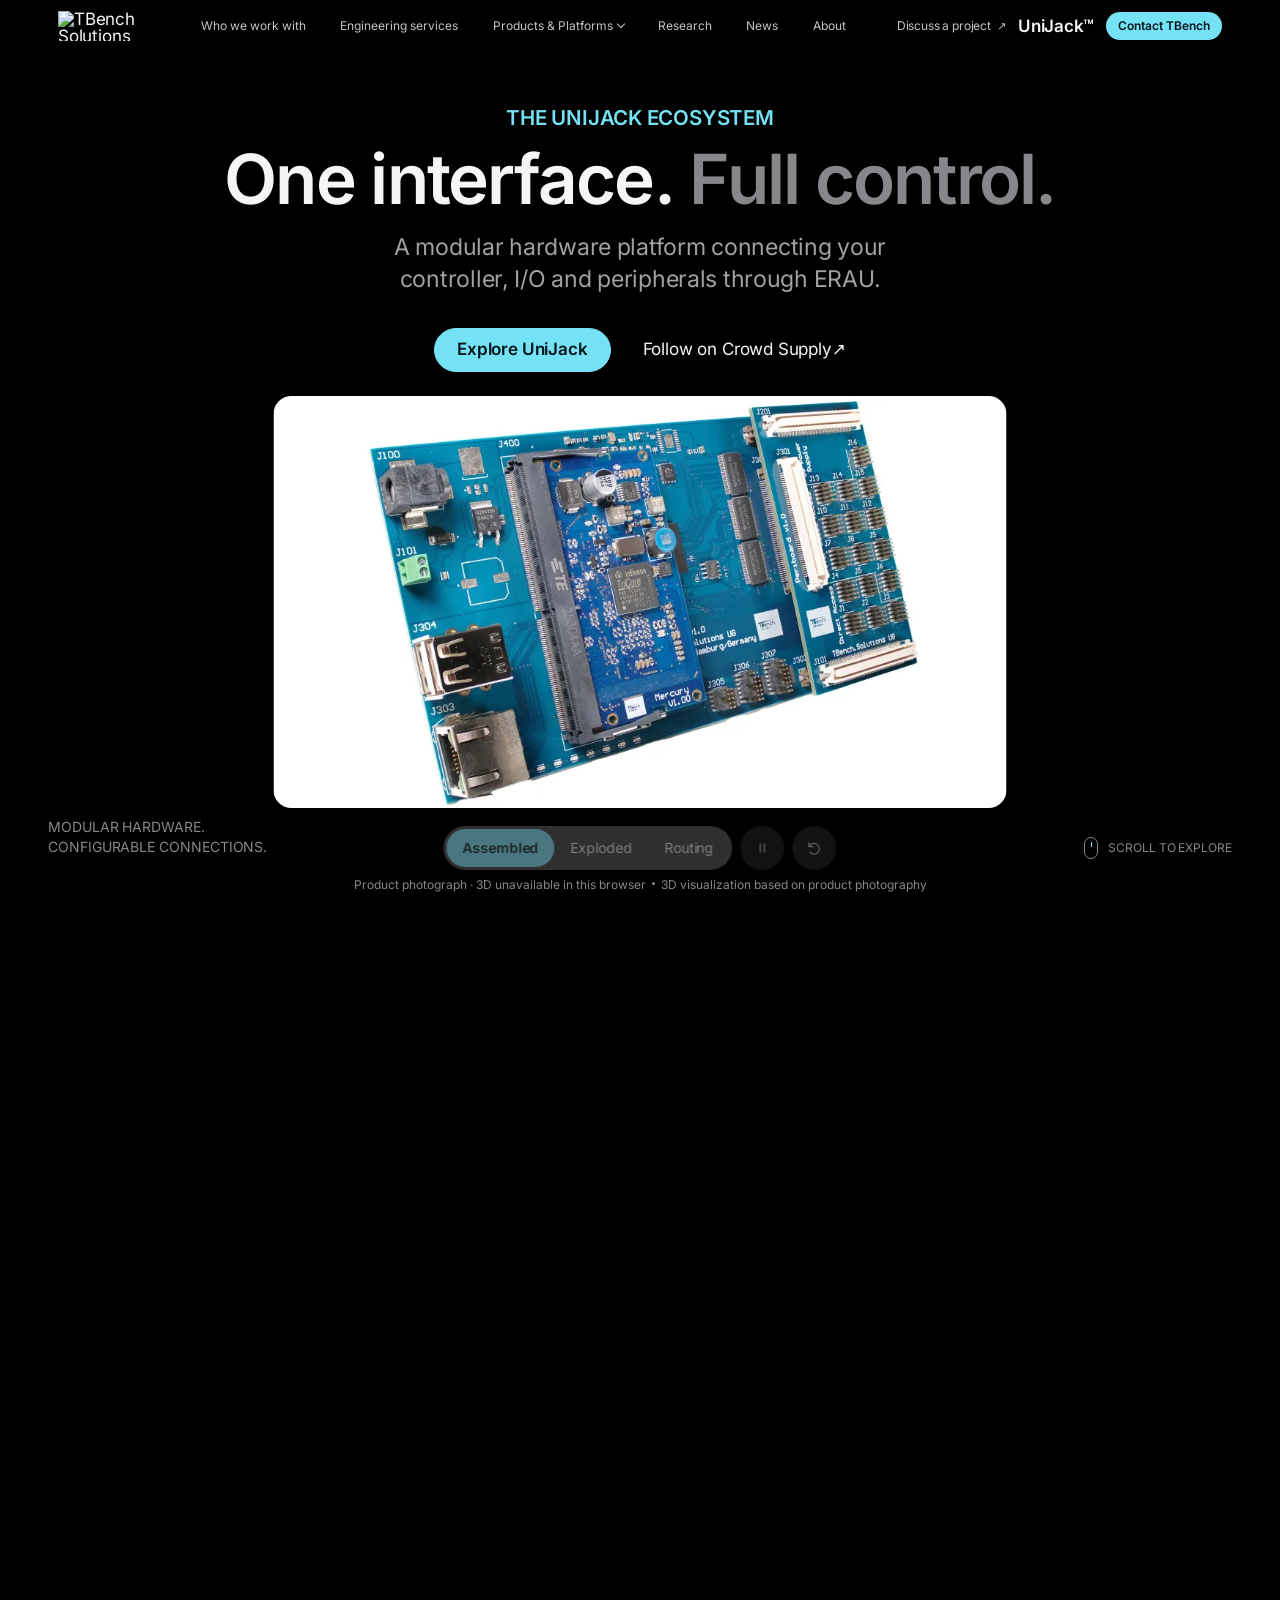
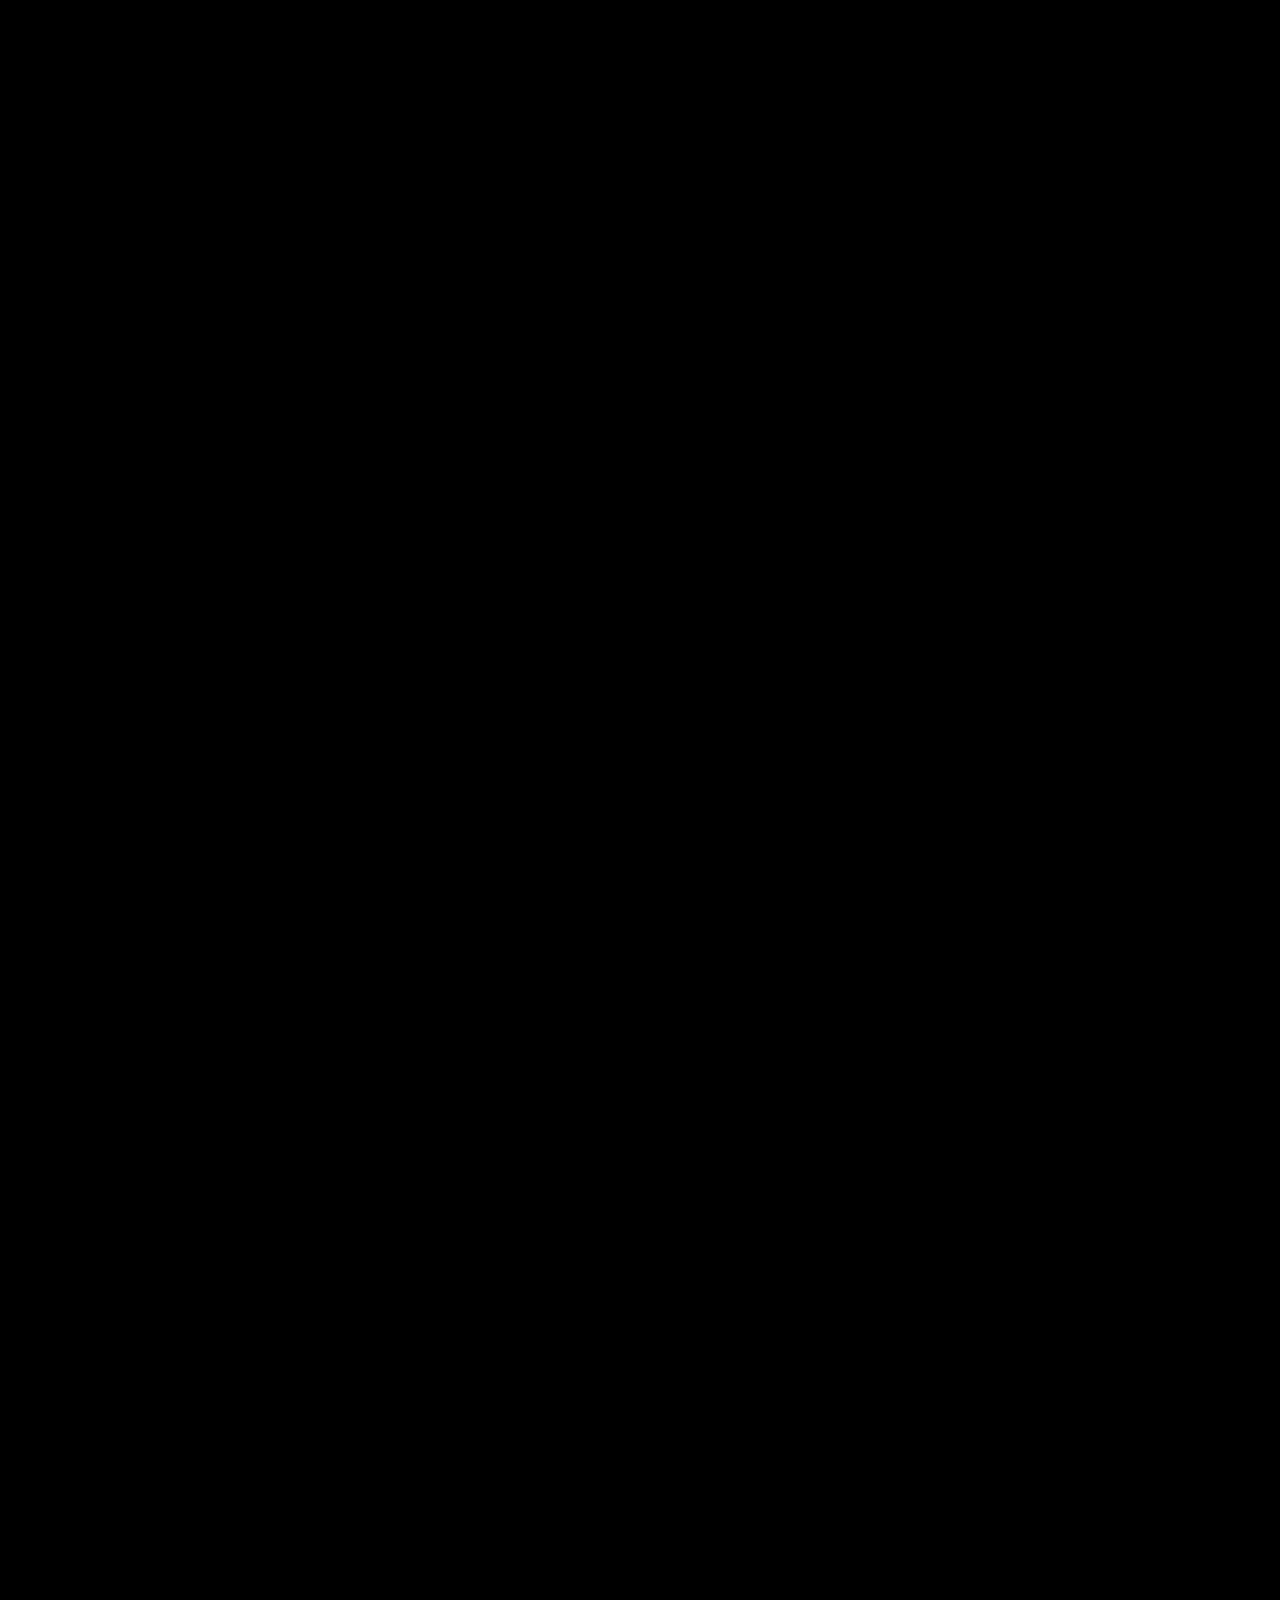
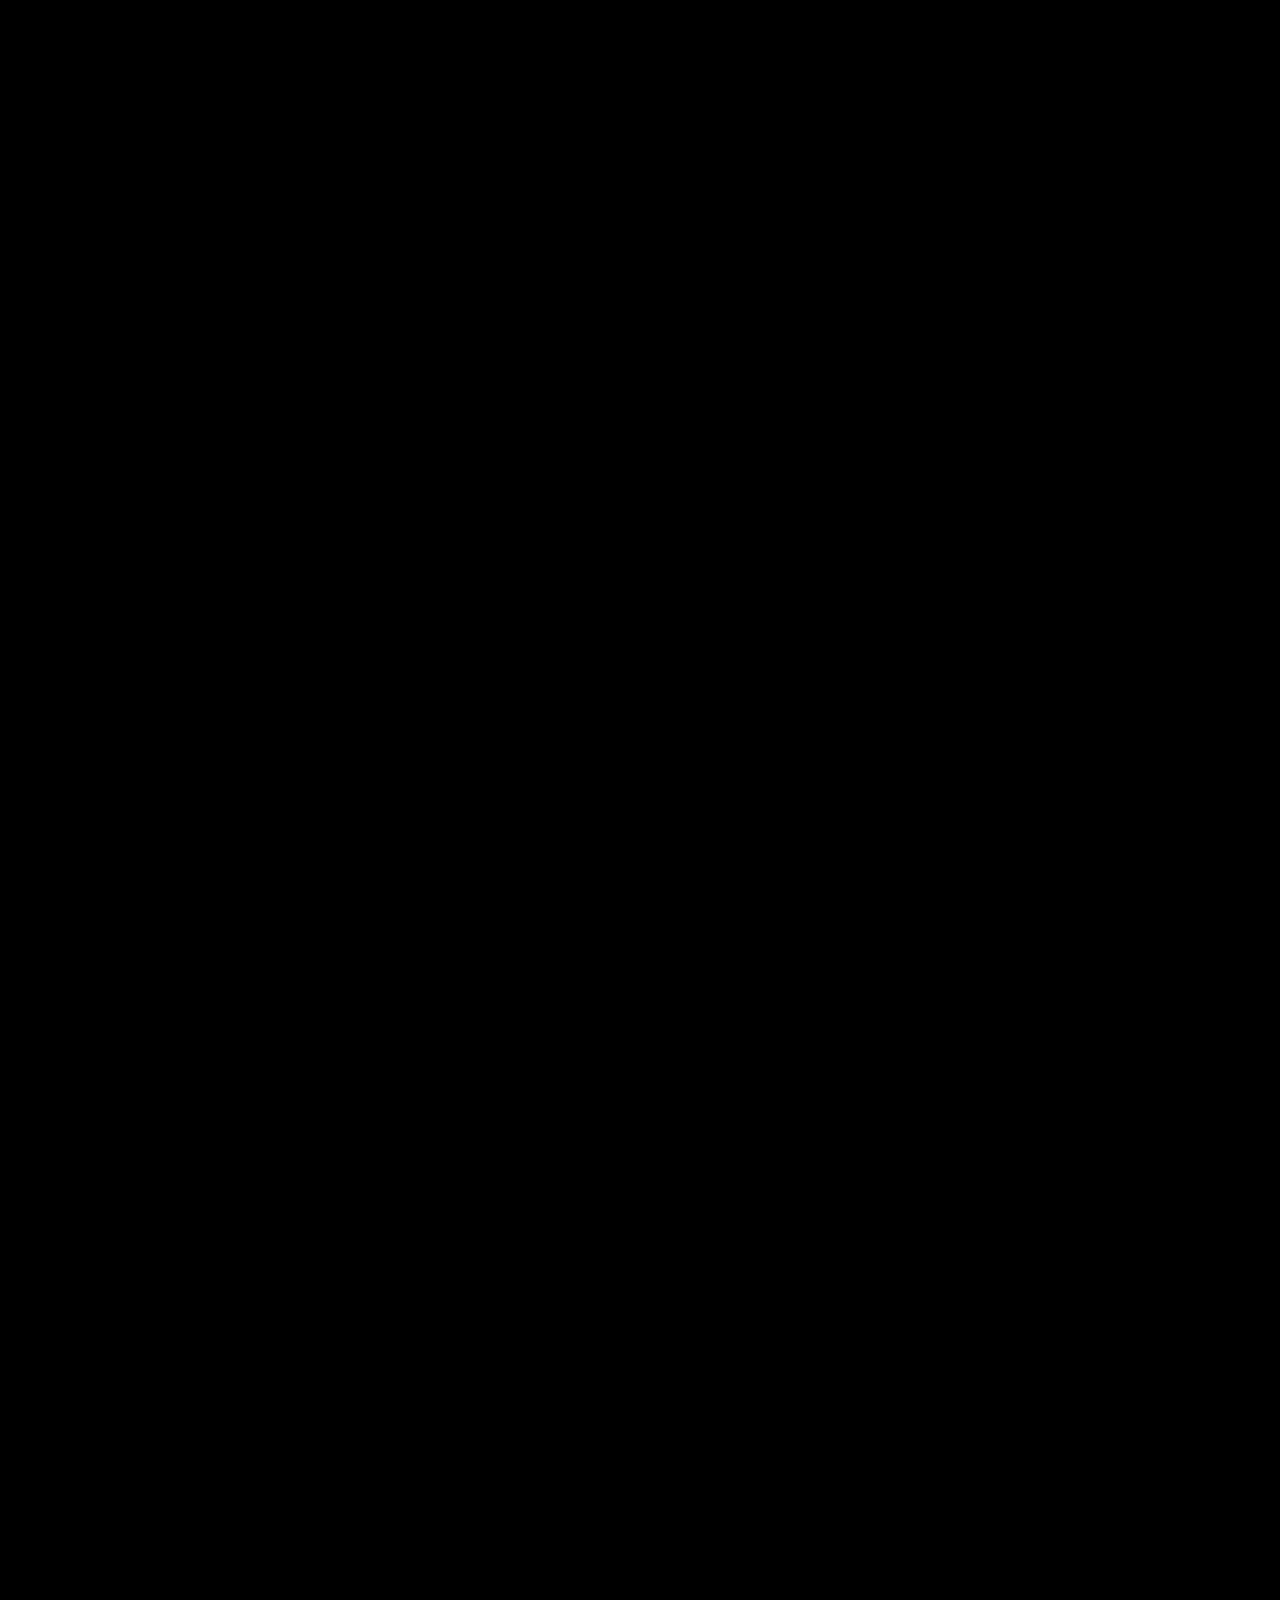
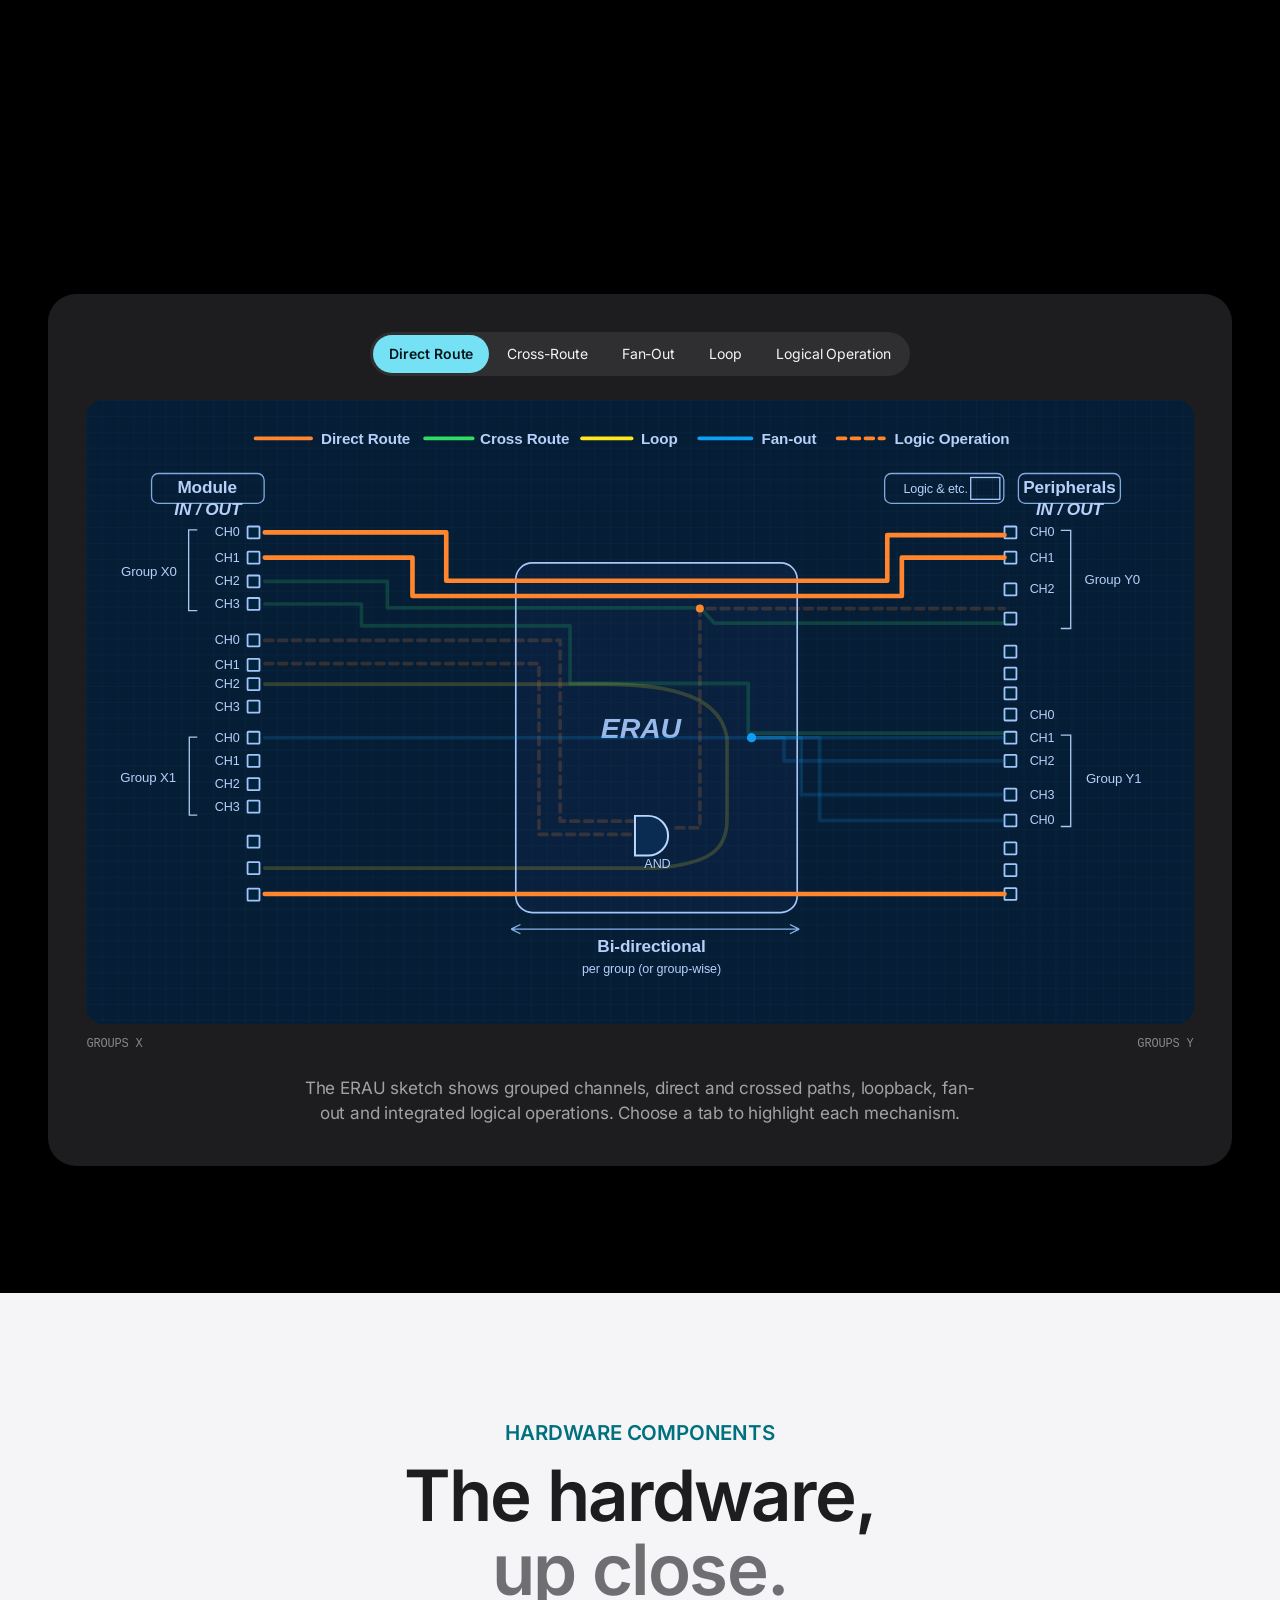
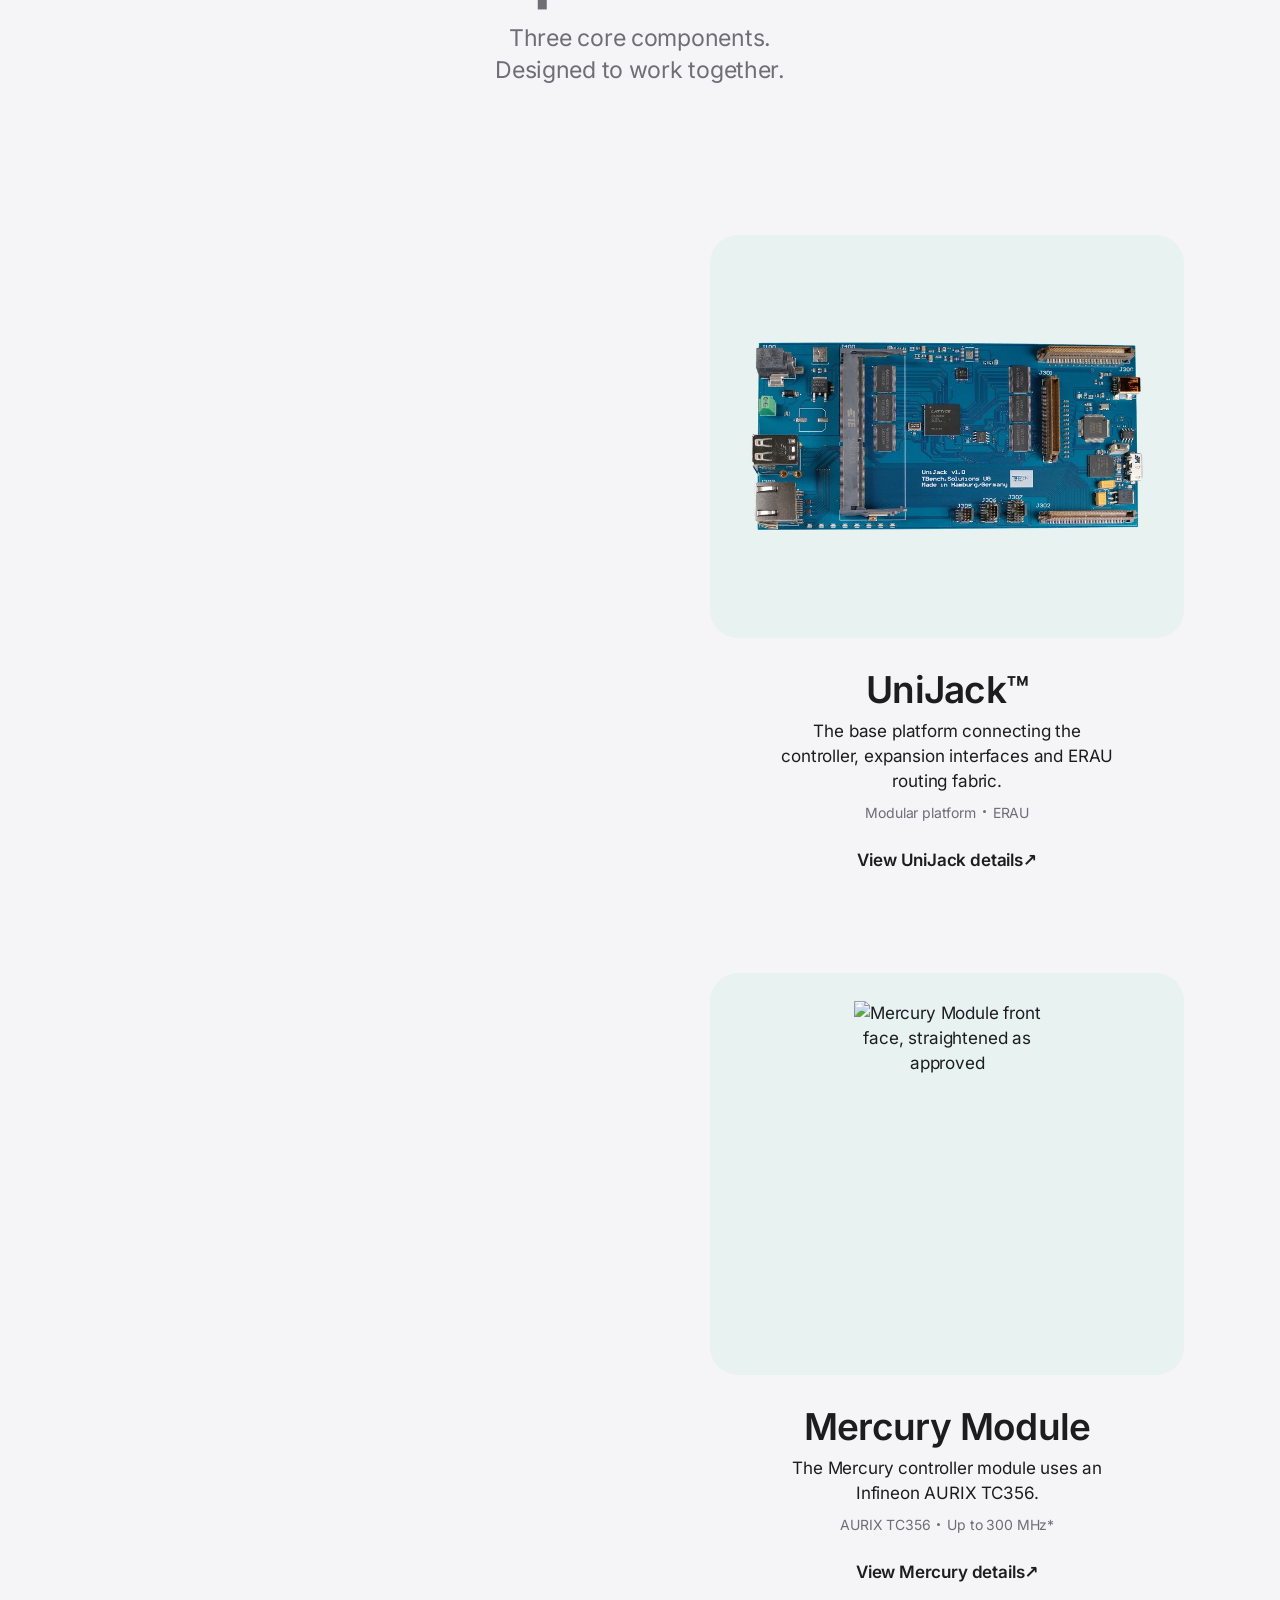
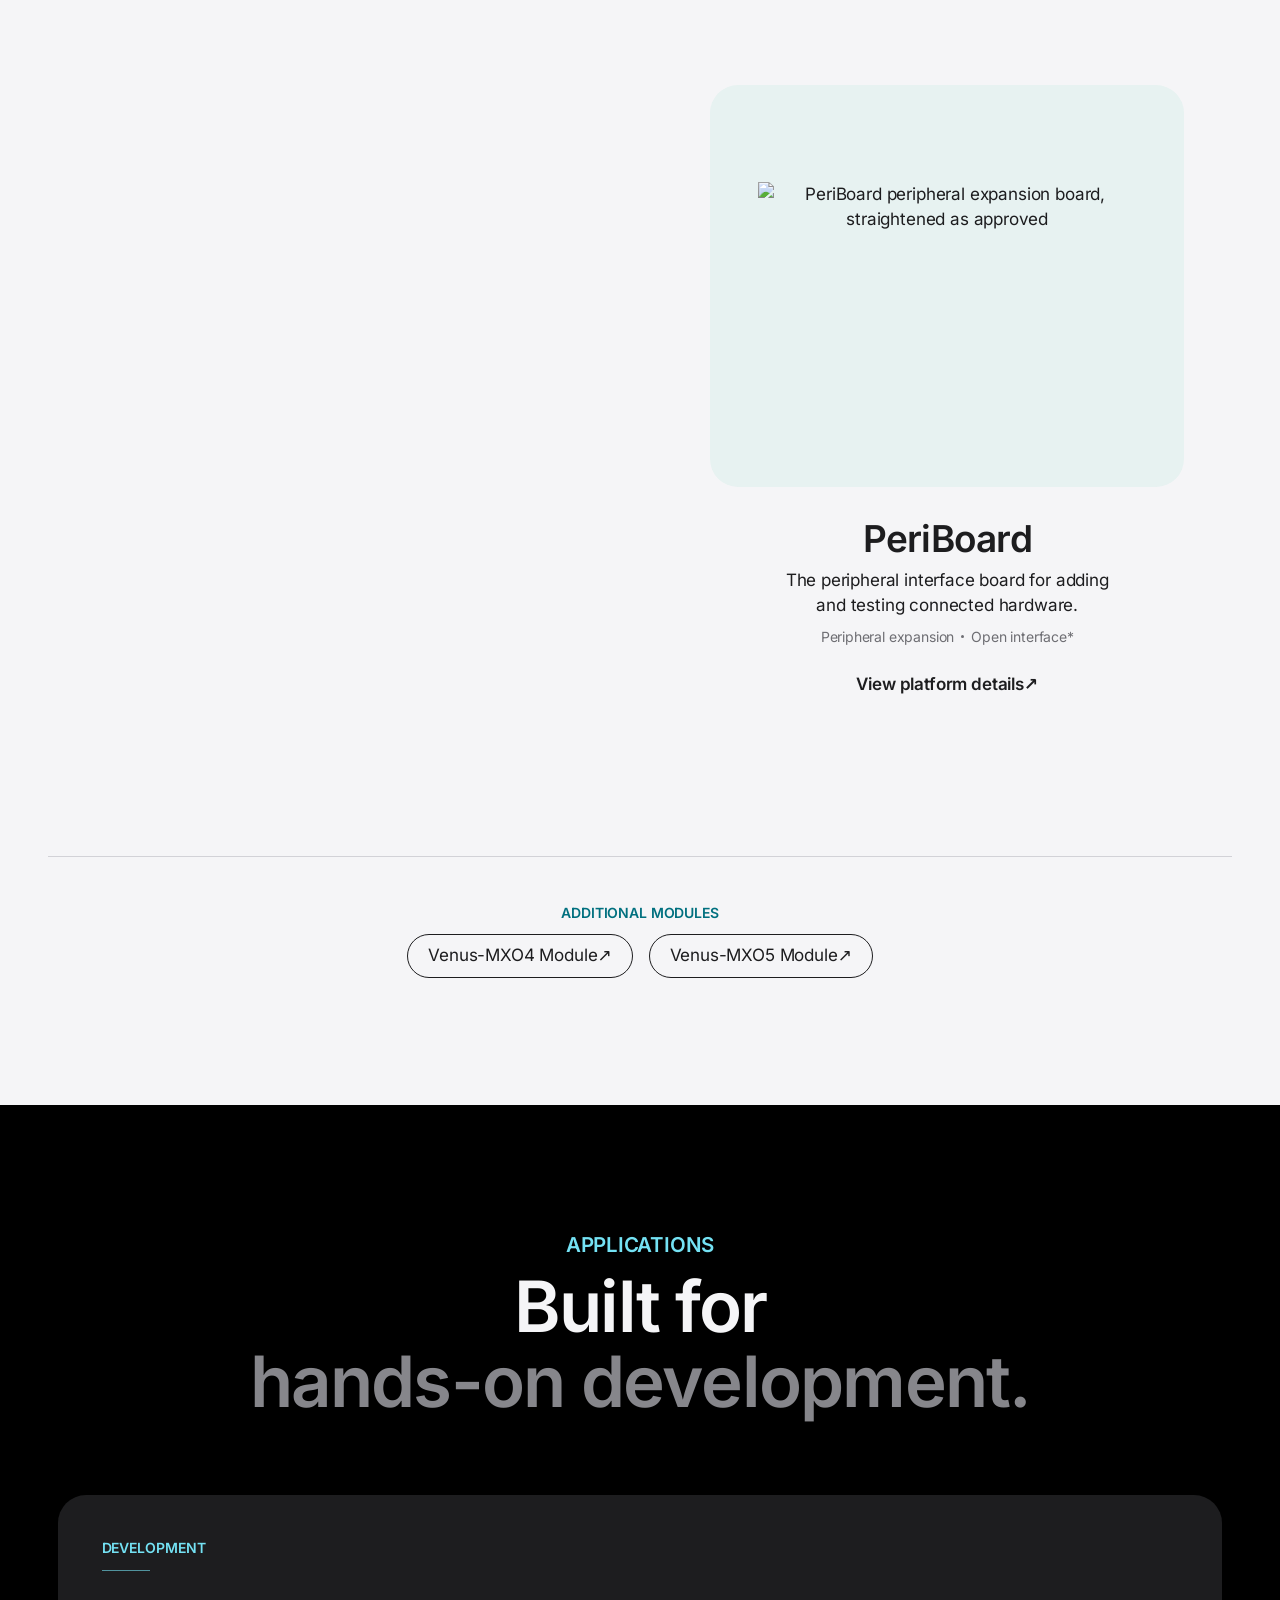
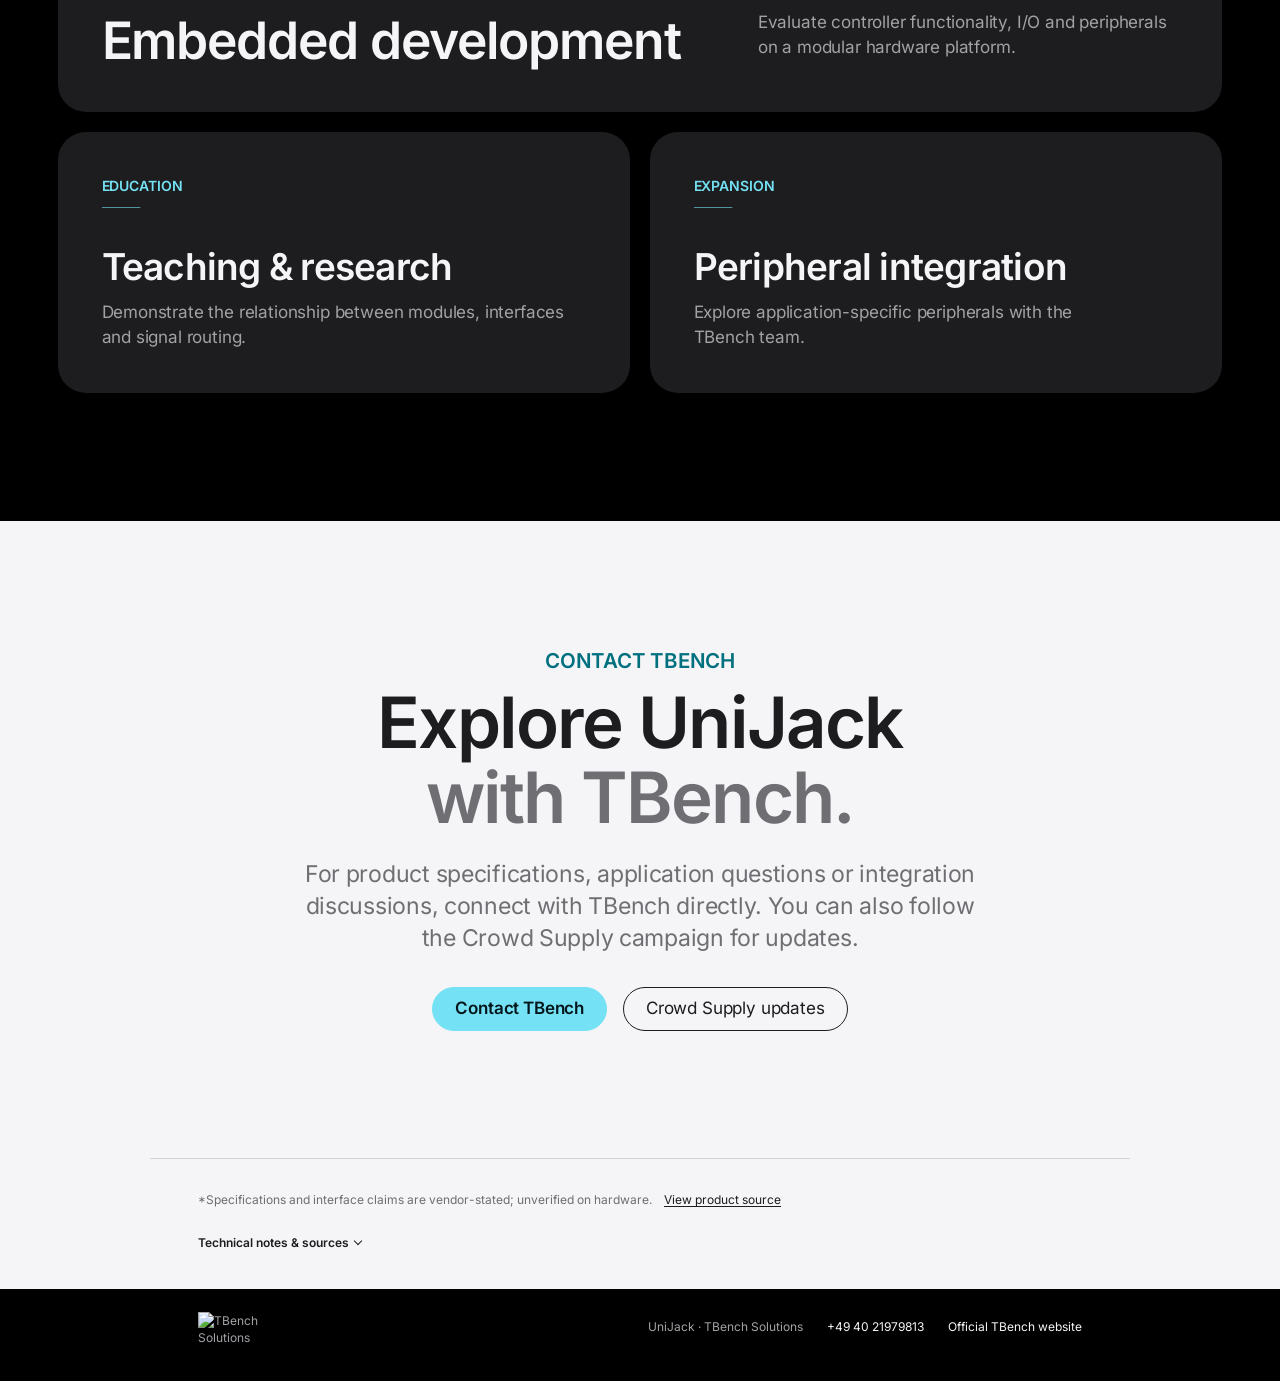
==== commit b2744e35: "Footer on black on every page - UniJack page footer and the TBench site footer use the black ground " ====
--- a/index.html
+++ b/index.html
@@ -10,9 +10,9 @@
 <meta property="og:description" content="The UniJack platform, Mercury controller, PeriBoard and ERAU signal routing.">
 <meta property="og:image" content="https://britneylinda14-stack.github.io/tbench-unijack-copy/assets/gallery-1.jpg">
 <link rel="icon" type="image/svg+xml" href="data:image/svg+xml,%3Csvg xmlns='http://www.w3.org/2000/svg' viewBox='0 0 32 32'%3E%3Crect width='32' height='32' rx='7' fill='%23080b10'/%3E%3Cpath d='M8 7v12a8 8 0 0016 0V7h-4v12a4 4 0 01-8 0V7z' fill='%2374e2f4'/%3E%3C/svg%3E">
-<link rel="stylesheet" href="./tokens.css?v=apple-13">
-<link rel="stylesheet" href="./tbench/shared-nav.css?v=apple-13">
-<link rel="stylesheet" href="./style.css?v=apple-13">
+<link rel="stylesheet" href="./tokens.css?v=apple-14">
+<link rel="stylesheet" href="./tbench/shared-nav.css?v=apple-14">
+<link rel="stylesheet" href="./style.css?v=apple-14">
 <script>
 // Decide the layout before first paint: the pinned scroll story needs WebGL
 // (with reduced motion it steps between stops); otherwise the static layout.
@@ -20,19 +20,19 @@
 d.dataset.saveData=s?'on':'off';d.dataset.motion=r?'reduced':'full';d.dataset.story=!s&&!!window.WebGLRenderingContext?'on':'off';})(document.documentElement);
 </script>
 <!-- The page's own modules are versioned here, so a browser never runs a stale cached copy after an update. -->
-<script type="importmap">{"imports":{"three":"./vendor/three.module.min.js","three/addons/":"./vendor/","./story.js":"./story.js?v=apple-13","./motion.js":"./motion.js?v=apple-13","./story-scene.js":"./story-scene.js?v=apple-13","./detailed-model.js":"./detailed-model.js?v=apple-13","./material-finish.js":"./material-finish.js?v=apple-13","./dimensions.js":"./dimensions.js?v=apple-13"}}</script>
-<link rel="modulepreload" href="./app.js?v=apple-13">
-<link rel="modulepreload" href="./story.js?v=apple-13">
-<link rel="modulepreload" href="./motion.js?v=apple-13">
+<script type="importmap">{"imports":{"three":"./vendor/three.module.min.js","three/addons/":"./vendor/","./story.js":"./story.js?v=apple-14","./motion.js":"./motion.js?v=apple-14","./story-scene.js":"./story-scene.js?v=apple-14","./detailed-model.js":"./detailed-model.js?v=apple-14","./material-finish.js":"./material-finish.js?v=apple-14","./dimensions.js":"./dimensions.js?v=apple-14"}}</script>
+<link rel="modulepreload" href="./app.js?v=apple-14">
+<link rel="modulepreload" href="./story.js?v=apple-14">
+<link rel="modulepreload" href="./motion.js?v=apple-14">
 <script>
 // Start three.js, the scene modules and the tiny texture previews with the page
 // (not after it), unless the visitor has Save-Data on.
 (function(d){if(d.documentElement.dataset.saveData==='on')return;var h=d.head;
-['./vendor/three.module.min.js','./vendor/three.core.min.js','./story-scene.js?v=apple-13','./detailed-model.js?v=apple-13','./material-finish.js?v=apple-13','./dimensions.js?v=apple-13','./vendor/RoundedBoxGeometry.js','./vendor/BufferGeometryUtils.js'].forEach(function(u){var l=d.createElement('link');l.rel='modulepreload';l.href=u;h.appendChild(l);});
+['./vendor/three.module.min.js','./vendor/three.core.min.js','./story-scene.js?v=apple-14','./detailed-model.js?v=apple-14','./material-finish.js?v=apple-14','./dimensions.js?v=apple-14','./vendor/RoundedBoxGeometry.js','./vendor/BufferGeometryUtils.js'].forEach(function(u){var l=d.createElement('link');l.rel='modulepreload';l.href=u;h.appendChild(l);});
 ['gallery-3','gallery-4','gallery-2'].forEach(function(n){var l=d.createElement('link');l.rel='preload';l.as='image';l.crossOrigin='anonymous';l.href='./assets/textures/'+n+'-tiny.webp';h.appendChild(l);});})(document);
 </script>
 <noscript><style>.scene-controls,.insertion-control,.part-tabs,.routing-switch{display:none}</style></noscript>
-<script defer src="./tbench/shared-nav.js?v=apple-13"></script></head>
+<script defer src="./tbench/shared-nav.js?v=apple-14"></script></head>
 <body class="page-unijack">
 <a class="skip-link" href="#main">Skip to content</a>
 <header class="tb-header" id="tb-unified-header" data-menu-open="false"><div class="tb-header-inner">
@@ -170,5 +170,5 @@
 <section class="footnotes"><div class="footnotes-inner"><div class="product-evidence"><span>*Specifications and interface claims are vendor-stated; unverified on hardware.</span><a href="https://www.crowdsupply.com/tbench-solutions/unijack-and-mercury-module" target="_blank" rel="noopener">View product source</a></div><details class="evidence-details"><summary>Technical notes &amp; sources</summary><div><p>Product descriptions and specifications are published by TBench on its <a href="https://www.tbenchsolutions.com/products/unijack/" target="_blank" rel="noopener">UniJack product page</a> and <a href="https://www.crowdsupply.com/tbench-solutions/unijack-and-mercury-module" target="_blank" rel="noopener">Crowd Supply campaign</a>. They remain vendor-stated, with no independent hardware validation supplied for this website.</p><p>The 3D views use the detailed photo-based reconstruction, with raised chips, open connector shells, contact pins and board materials informed by the campaign photographs. Module and connector proportions use reference dimensions; board outlines, component heights, housing lengths and placement remain estimates. The fitted connector part numbers are unconfirmed. This is an illustrative model, not measured CAD. Signal animations explain a concept; their paths, speeds and colors do not represent hardware measurements. No product certification or timing guarantee is claimed.</p><p>Photography credited to TBench Solutions / Crowd Supply. Product images and diagrams are provided for information; confirm specifications and availability with TBench.</p></div></details></div></section>
 </main>
 <footer class="footer"><a class="brand" href="#" aria-label="TBench Solutions home"><img class="brand-logo" src="./assets/tbench-official-logo.svg?v=20261109" alt="TBench Solutions" width="2048" height="659" decoding="async"></a><span>UniJack · TBench Solutions</span><a href="tel:+494021979813">+49 40 21979813</a><a href="https://www.tbenchsolutions.com/" target="_blank" rel="noopener">Official TBench website</a></footer>
-<script type="module" src="./app.js?v=apple-13"></script>
+<script type="module" src="./app.js?v=apple-14"></script>
 </body></html>
--- a/style.css
+++ b/style.css
@@ -522,3 +522,10 @@
  :root{--t-h2-phone:clamp(2rem,calc((100vw - var(--gutter)*2)/10.4),2.5rem)}
  h2,[data-story=on] :is(#platform,.beat-routing) h2{font-size:var(--t-h2-phone)}
 }
+
+/* ---------- Footer on black ---------- */
+body:has(.footer){background:var(--c-black)}
+.footer{max-width:none;padding-inline:max(var(--gutter),calc((100% - var(--content))/2 + var(--gutter)));border-top:0;background:var(--c-black);color:var(--c-on-dark-2)}
+.footer :focus-visible{outline-color:var(--c-cyan)}
+.footer .brand-logo{filter:none;opacity:1}
+.footer>a:not(.brand){color:var(--c-on-dark)}
